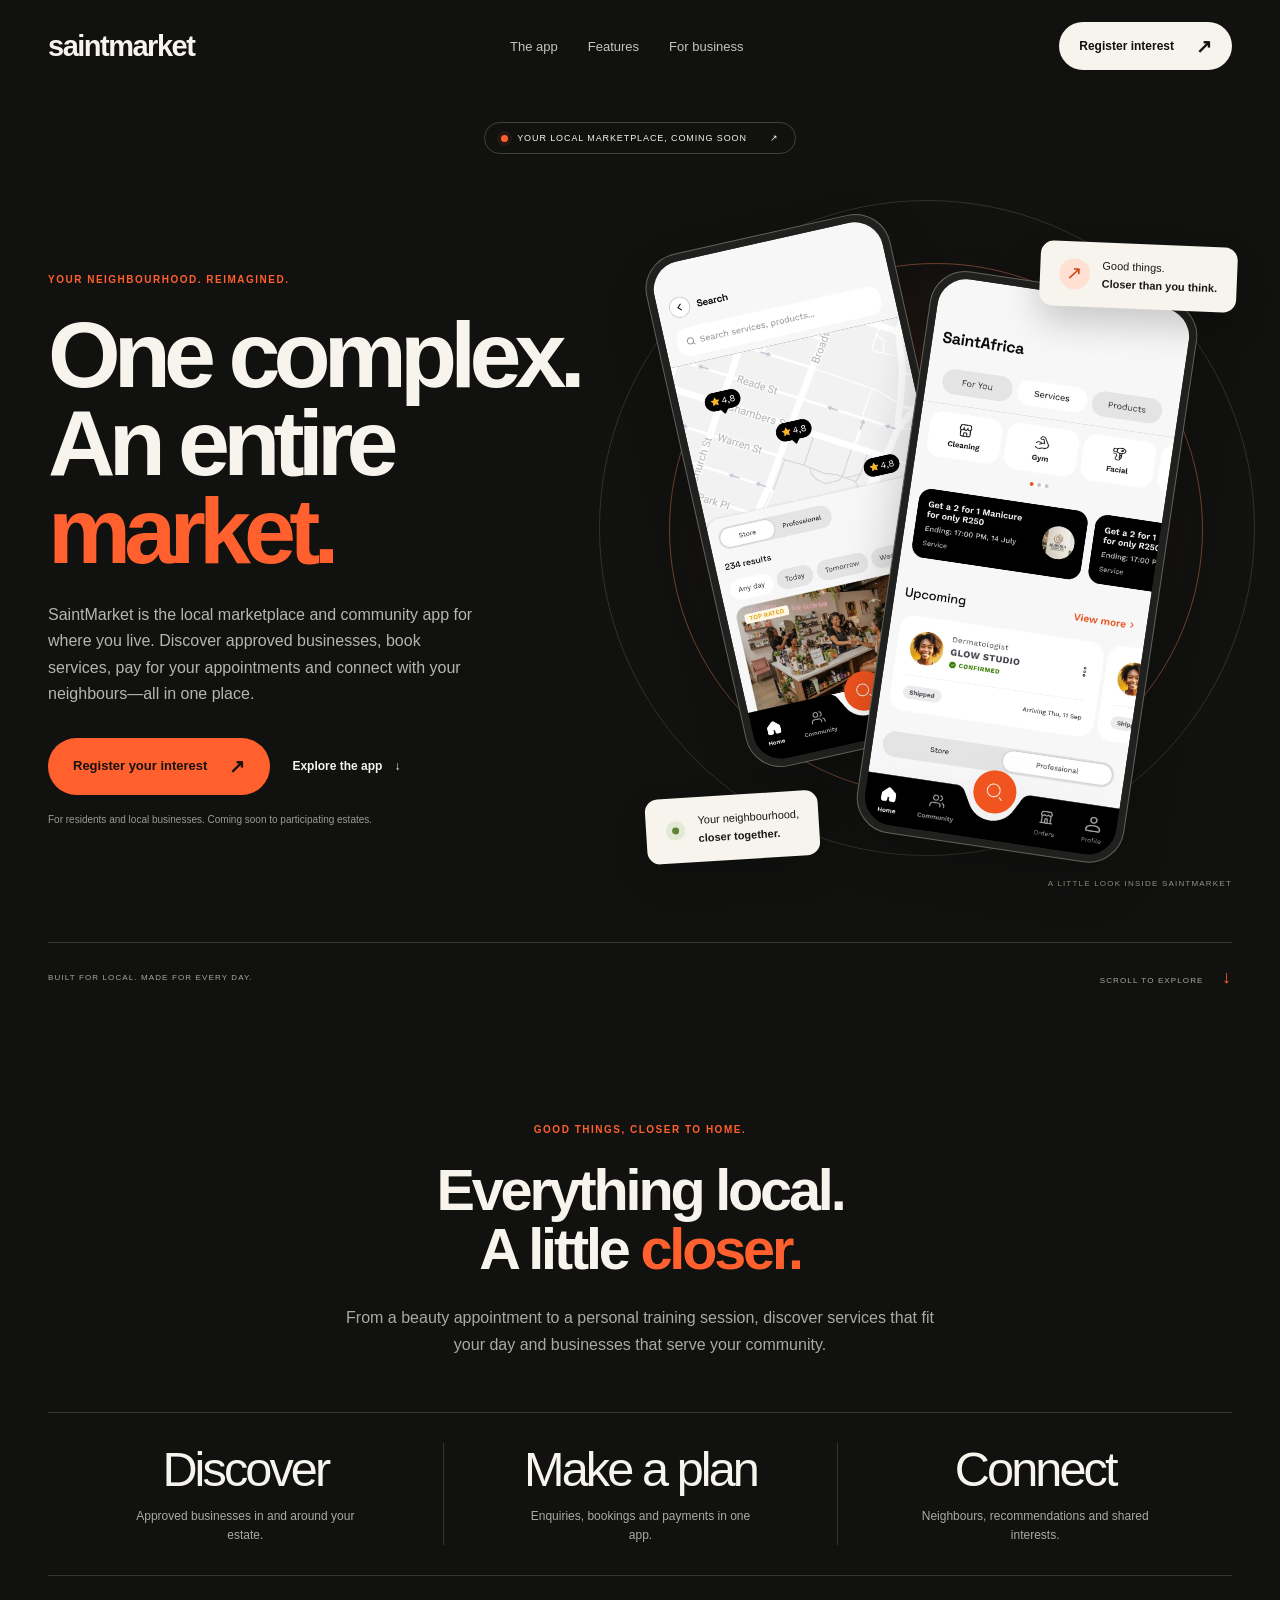
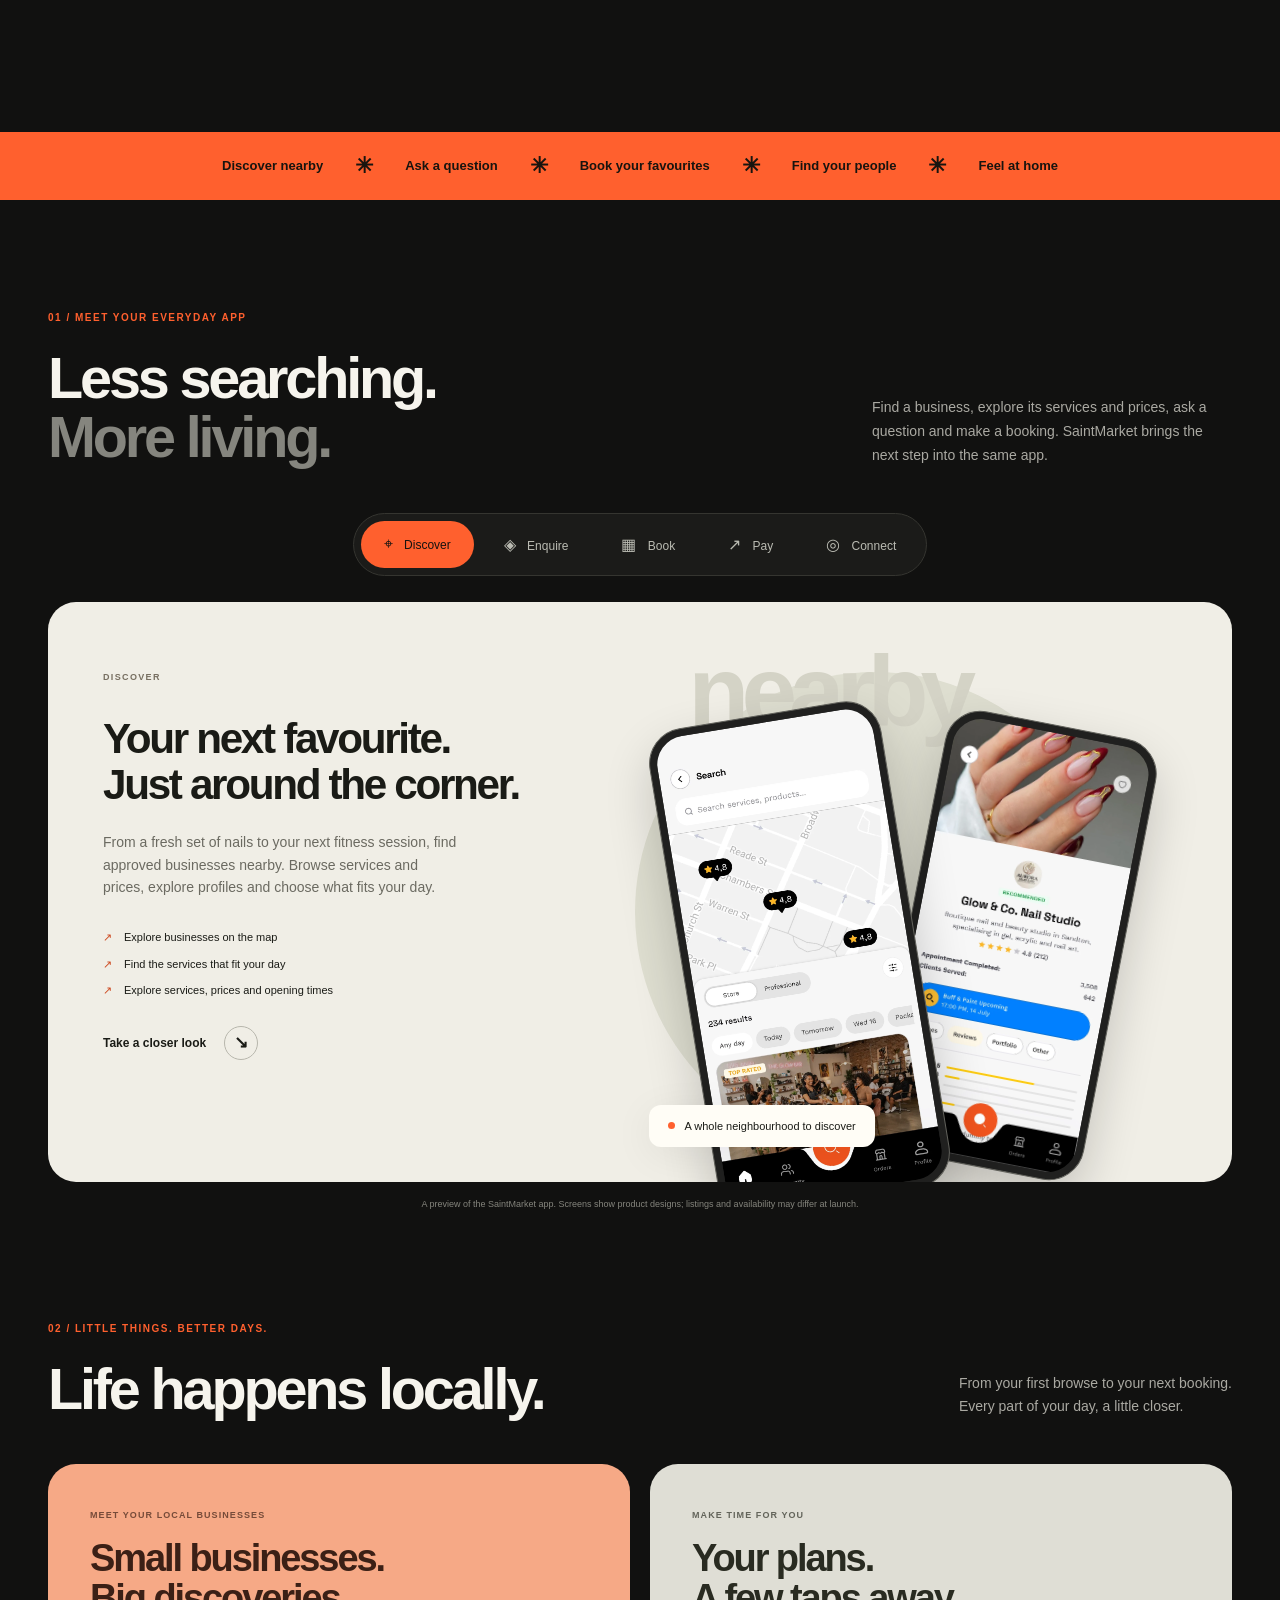
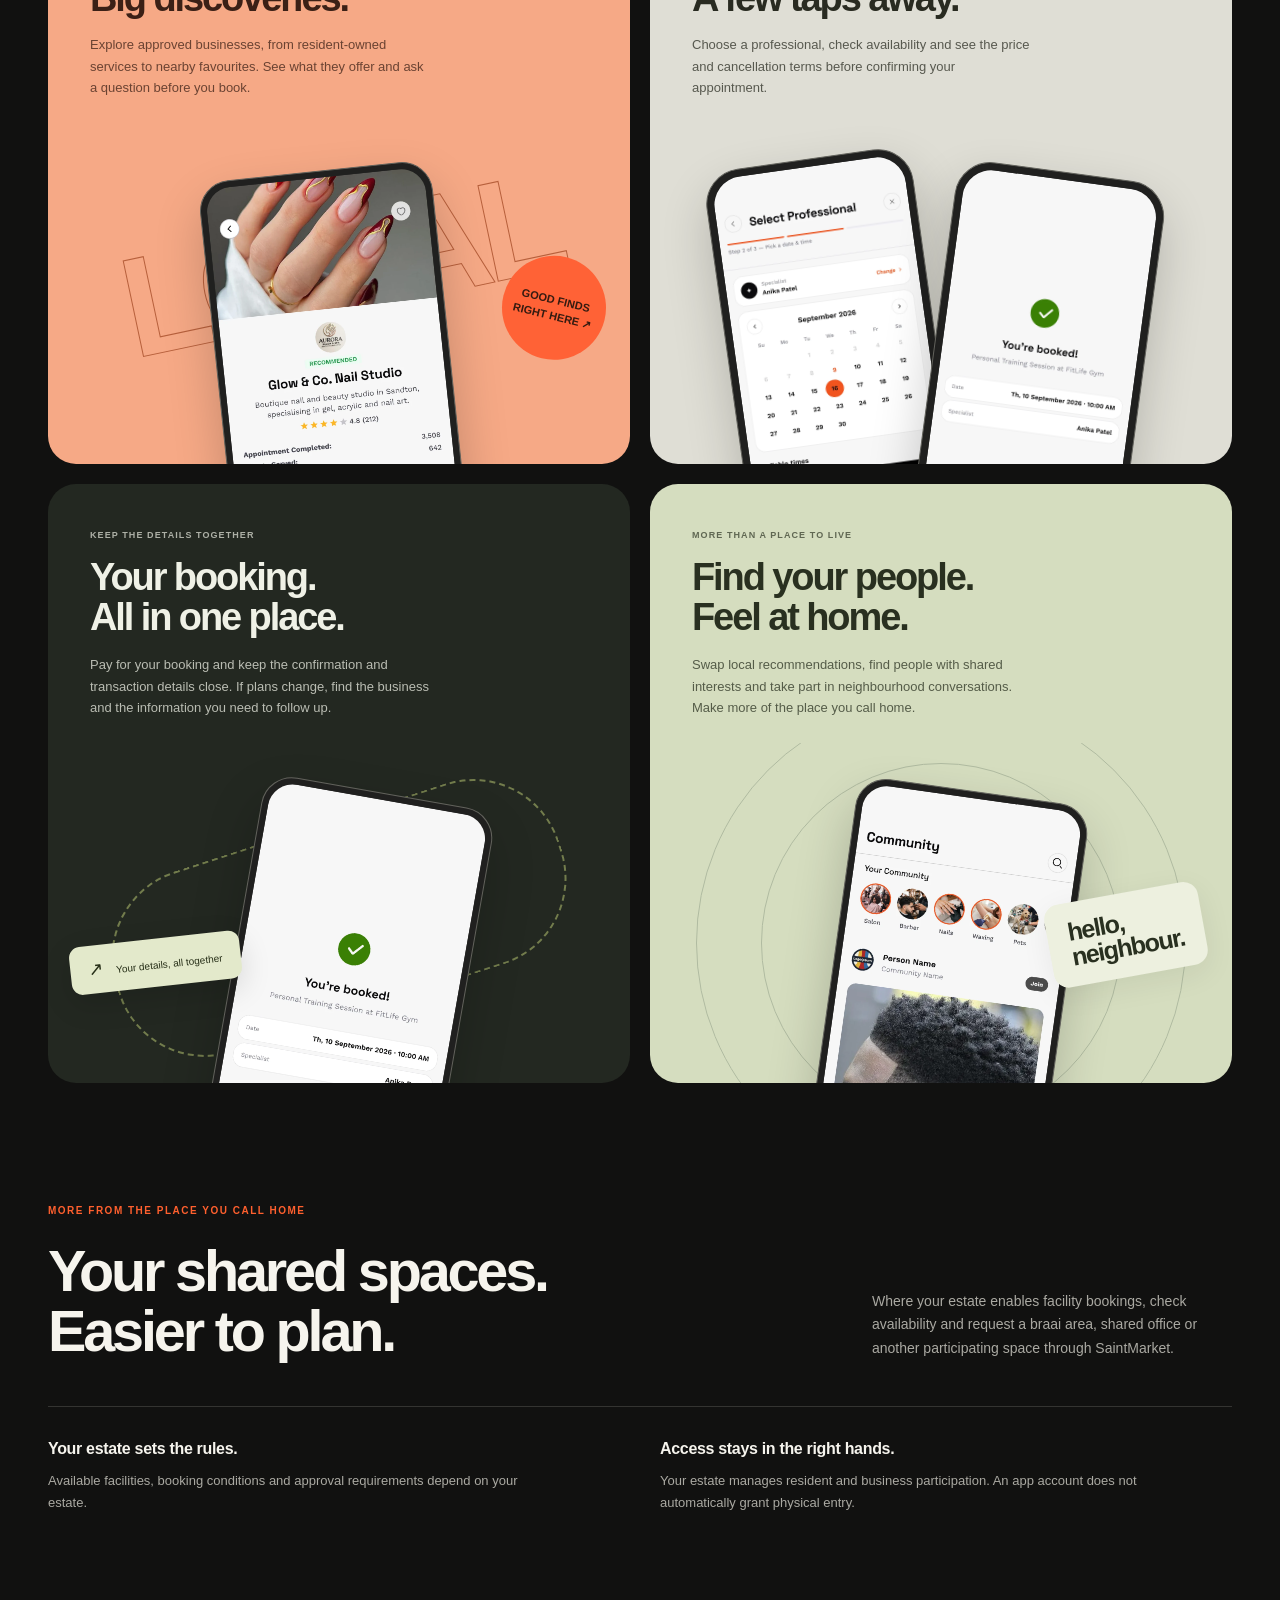
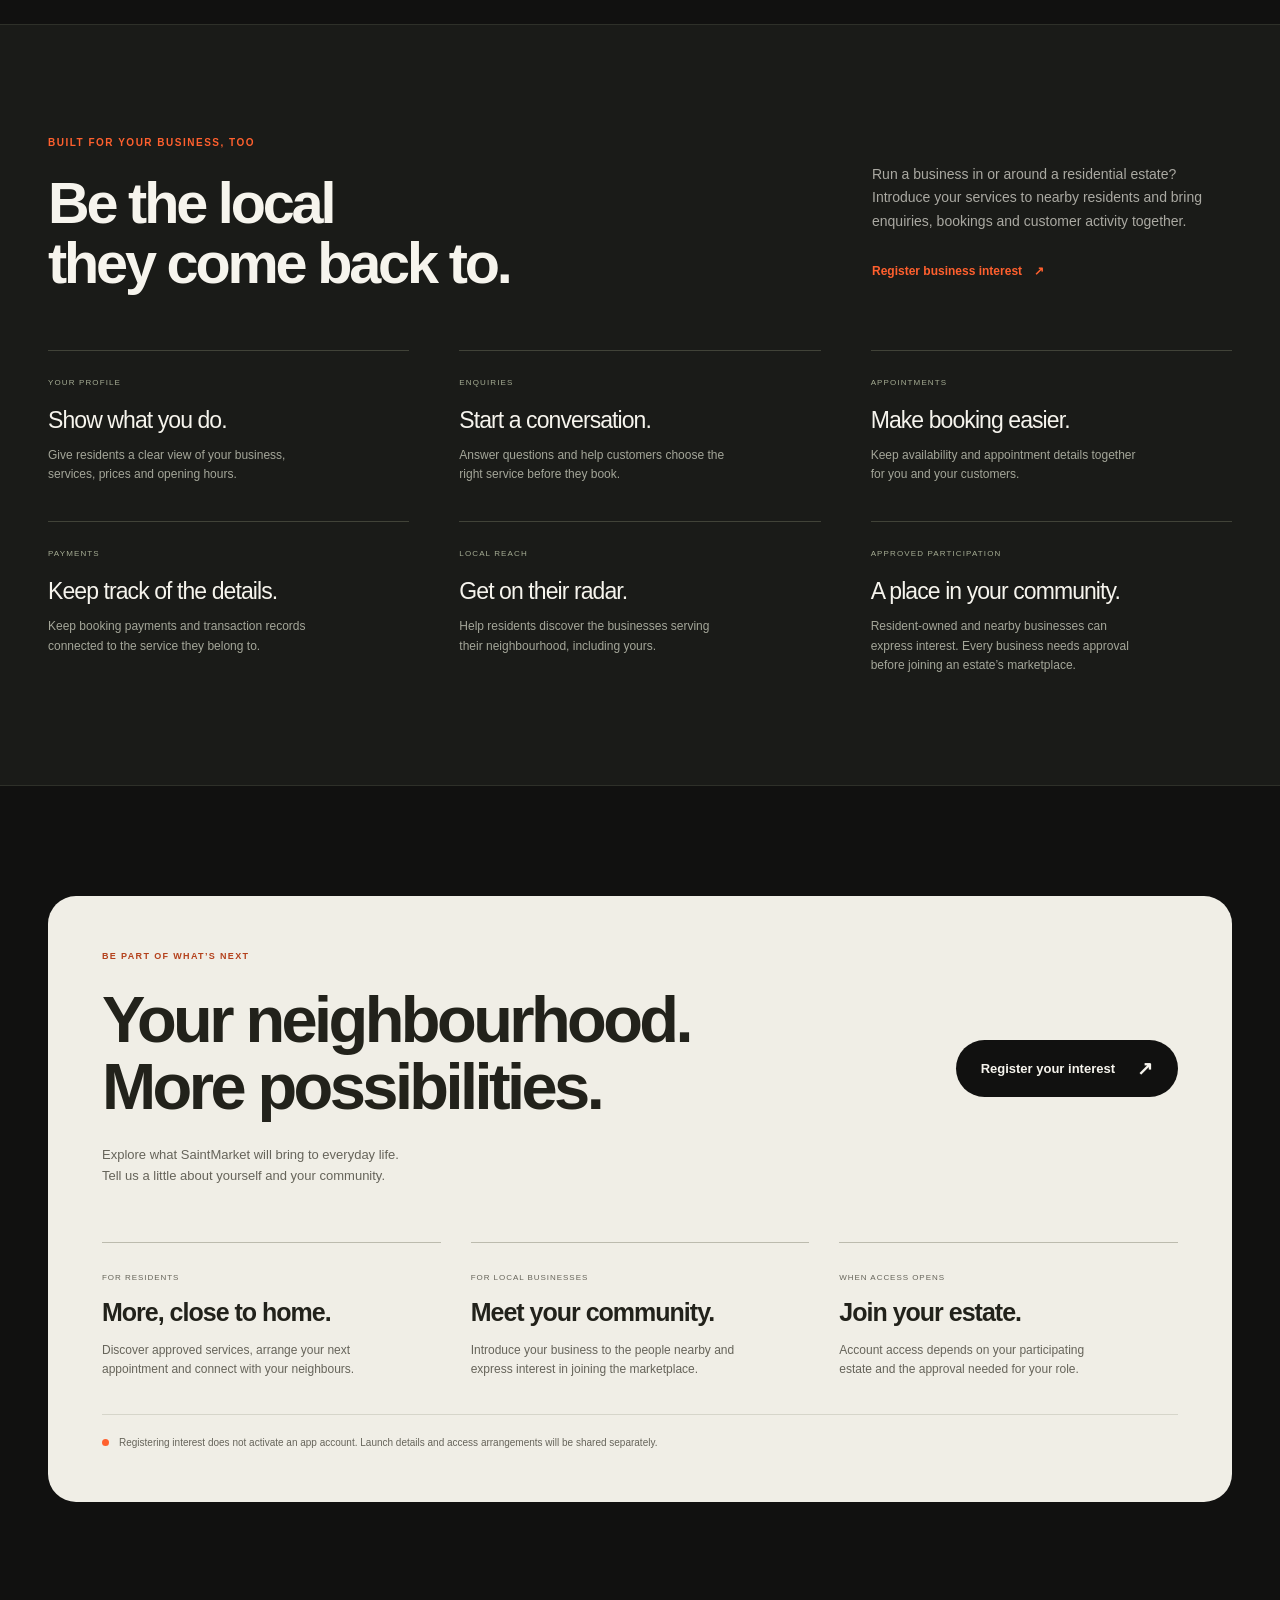
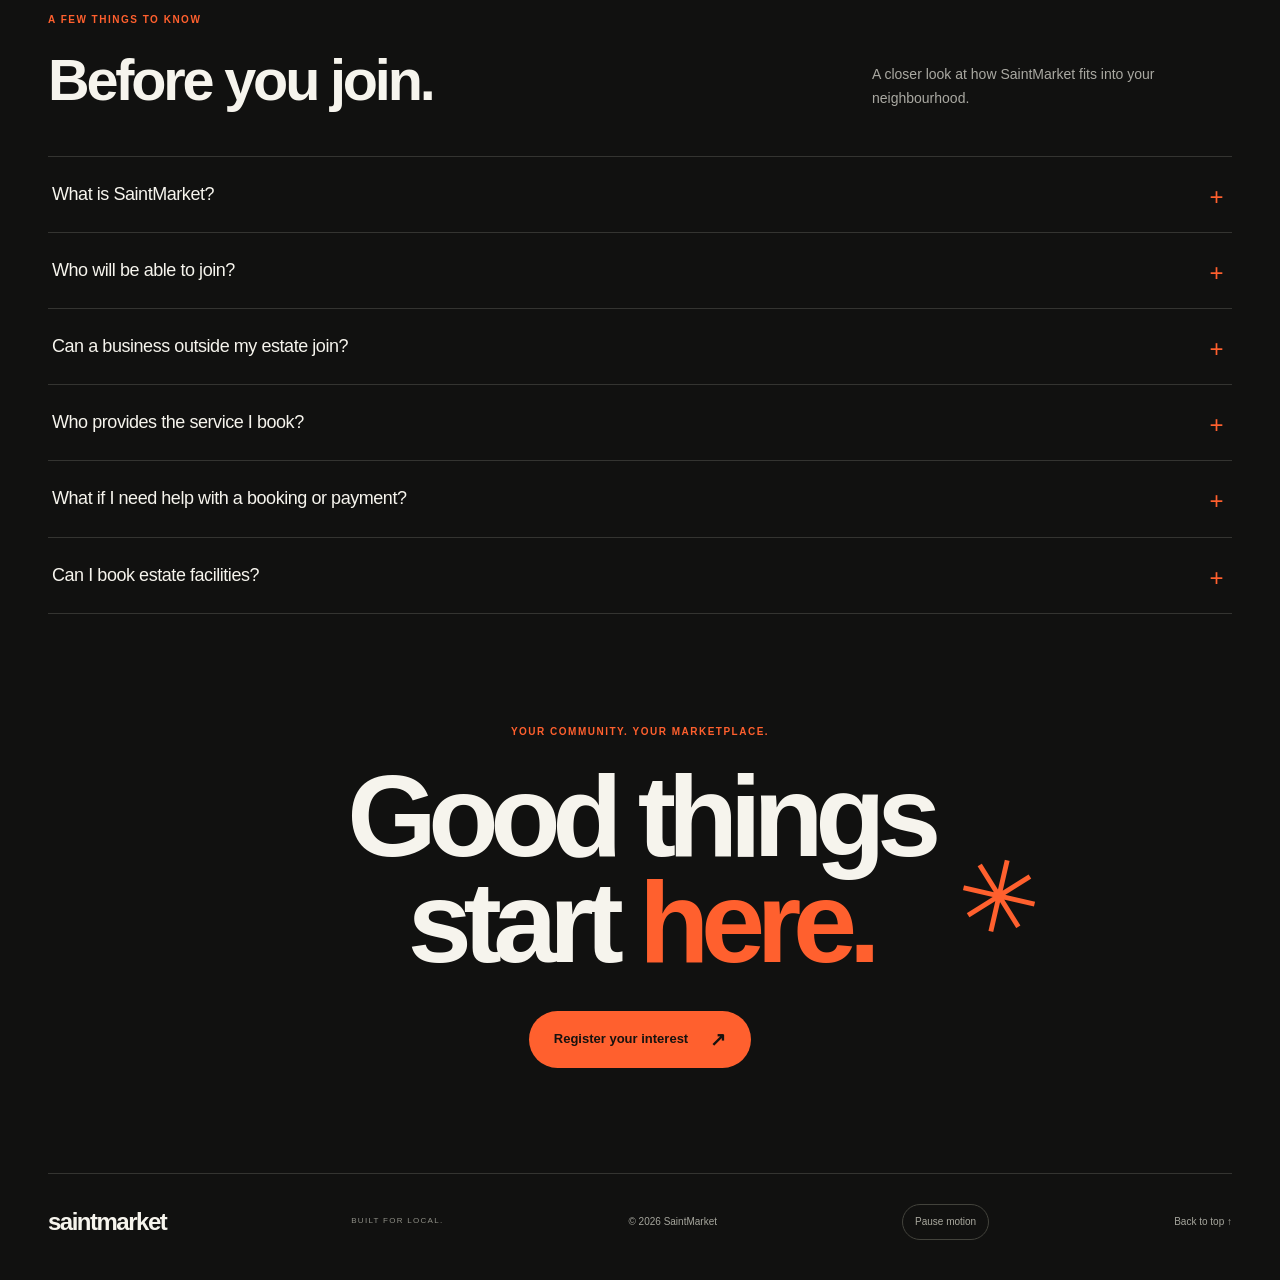
==== saintmarket 2/index.html @ 9161764f "Update public website for the full SaintMarket launch" ====
<!doctype html>
<html lang="en">
<head>
<meta charset="utf-8"><meta name="viewport" content="width=device-width,initial-scale=1">
<title>SaintMarket — One complex. An entire market.</title>
<meta name="description" content="Meet SaintMarket, the local marketplace and community app for residential estates. Discover approved businesses, book services and connect with neighbours. Register your interest for launch.">
<link rel="canonical" href="https://saintmarket.vercel.app/">
<meta property="og:title" content="SaintMarket — Your neighbourhood, in one place.">
<meta property="og:description" content="Discover approved local businesses, arrange services and connect with your community. Explore the SaintMarket app and register your interest.">
<meta property="og:type" content="website">
<meta property="og:url" content="https://saintmarket.vercel.app/">
<meta name="theme-color" content="#111110">
<link rel="icon" href="assets/favicon.svg" type="image/svg+xml">
<link rel="stylesheet" href="styles.css?v=7-launch">
<script src="app.js?v=7-launch" defer></script>
</head>
<body>
<div class="reading-progress" aria-hidden="true"><span></span></div>
<a class="skip" href="#main">Skip to content</a>
<header class="site-header">
<a href="#" class="wordmark" aria-label="SaintMarket home">saintmarket</a>
<nav aria-label="Main navigation"><a href="#experience">The app</a><a href="#features">Features</a><a href="#business">For business</a></nav>
<a class="button button-small button-light" href="https://tally.so/r/VL27Kj" target="_blank" rel="noopener noreferrer">Register interest <span aria-hidden="true">↗</span></a>
</header>
<main id="main">
<section class="hero wrap" aria-labelledby="hero-title">
<a class="launch-label" href="#join"><span class="live-dot" aria-hidden="true"></span> YOUR LOCAL MARKETPLACE, COMING SOON <span aria-hidden="true">↗</span></a>
<div class="hero-layout">
<div class="hero-copy">
<p class="eyebrow">YOUR NEIGHBOURHOOD. REIMAGINED.</p>
<h1 id="hero-title">One complex.<br> An entire<br> <em>market.</em></h1>
<p class="lead">SaintMarket is the local marketplace and community app for where you live. Discover approved businesses, book services, pay for your appointments and connect with your neighbours—all in one place.</p>
<div class="hero-actions"><a class="button button-orange" href="https://tally.so/r/VL27Kj" target="_blank" rel="noopener noreferrer">Register your interest <span aria-hidden="true">↗</span></a><a class="text-link" href="#experience">Explore the app <span aria-hidden="true">↓</span></a></div>
<p class="fine">For residents and local businesses. Coming soon to participating estates.</p>
</div>
<div class="hero-stage" aria-label="SaintMarket app preview">
<div class="orbit orbit-one" aria-hidden="true"></div><div class="orbit orbit-two" aria-hidden="true"></div><div class="hero-glow" aria-hidden="true"></div>
<div class="device hero-back"><img src="assets/discover-v5.webp" width="804" height="1748" alt="Discover nearby businesses on the SaintMarket map" fetchpriority="high"></div>
<div class="device hero-front"><img src="assets/home-v5.webp" width="804" height="1748" alt="SaintMarket home screen with services, local offers and upcoming appointments" fetchpriority="high"></div>
<div class="floating-note note-top"><span class="note-icon" aria-hidden="true">↗</span><span>Good things.<br> <strong>Closer than you think.</strong></span></div>
<div class="floating-note note-bottom"><span class="status-dot" aria-hidden="true"></span><span>Your neighbourhood,<br> <strong>closer together.</strong></span></div>
<span class="stage-caption">A LITTLE LOOK INSIDE SAINTMARKET</span>
</div>
</div>
<div class="hero-baseline"><span>BUILT FOR LOCAL. MADE FOR EVERY DAY.</span><a href="#experience" aria-label="Scroll to explore SaintMarket">SCROLL TO EXPLORE <span>↓</span></a></div>
</section>
<section class="local-section wrap section-space" aria-labelledby="local-title">
<p class="eyebrow">GOOD THINGS, CLOSER TO HOME.</p>
<h2 id="local-title"><span data-scroll-word>Everything local.</span><br> <span data-scroll-word>A little</span> <em data-scroll-word>closer.</em></h2>
<p class="local-copy">From a beauty appointment to a personal training session, discover services that fit your day and businesses that serve your community.</p>
<div class="stats local-benefits"><div><strong>Discover</strong><span>Approved businesses in and around your estate.</span></div><div><strong>Make a plan</strong><span>Enquiries, bookings and payments in one app.</span></div><div><strong>Connect</strong><span>Neighbours, recommendations and shared interests.</span></div></div>
</section>
<div class="category-strip" aria-label="App features"><span>Discover nearby</span><i>✳</i><span>Ask a question</span><i>✳</i><span>Book your favourites</span><i>✳</i><span>Find your people</span><i>✳</i><span>Feel at home</span></div>
<section id="experience" class="experience wrap section-space">
<div class="section-heading"><div><p class="eyebrow">01 / MEET YOUR EVERYDAY APP</p><h2>Less searching.<br> <span class="muted-heading">More living.</span></h2></div><p>Find a business, explore its services and prices, ask a question and make a booking. SaintMarket brings the next step into the same app.</p></div>
<div class="feature-tabs" role="tablist" aria-label="Explore app features">
<button id="tab-discover" role="tab" aria-selected="true" aria-controls="feature-panel" data-feature="discover"><span aria-hidden="true">⌖</span> Discover</button>
<button id="tab-enquire" role="tab" aria-selected="false" aria-controls="feature-panel" tabindex="-1" data-feature="enquire"><span aria-hidden="true">◈</span> Enquire</button>
<button id="tab-book" role="tab" aria-selected="false" aria-controls="feature-panel" tabindex="-1" data-feature="book"><span aria-hidden="true">▦</span> Book</button>
<button id="tab-pay" role="tab" aria-selected="false" aria-controls="feature-panel" tabindex="-1" data-feature="pay"><span aria-hidden="true">↗</span> Pay</button>
<button id="tab-connect" role="tab" aria-selected="false" aria-controls="feature-panel" tabindex="-1" data-feature="connect"><span aria-hidden="true">◎</span> Connect</button>
</div>
<div class="feature-panel" id="feature-panel" role="tabpanel" tabindex="0" aria-labelledby="tab-discover">
<div class="panel-copy"><span class="chapter" id="feature-number">DISCOVER</span><h3 id="feature-title">Your next favourite.<br> Just around the corner.</h3><p id="feature-description">From a fresh set of nails to your next fitness session, find approved businesses nearby. Browse services and prices, explore profiles and choose what fits your day.</p><ul id="feature-points"><li>Explore businesses on the map</li><li>Find the services that fit your day</li><li>Explore services, prices and opening times</li></ul><a class="round-link" href="#features">Take a closer look <span aria-hidden="true">↘</span></a></div>
<div class="panel-stage"><div class="panel-ring" aria-hidden="true"></div><span class="panel-big-word" id="feature-word" aria-hidden="true">nearby.</span><div class="device panel-secondary"><img id="feature-secondary" src="assets/salon-v5.webp" width="804" height="1750" alt="Local nail studio profile, reviews and services" loading="lazy"></div><div class="device panel-primary"><img id="feature-primary" src="assets/discover-v5.webp" width="804" height="1748" alt="Map of local businesses with category filters" loading="lazy"></div><div class="panel-tag"><span class="status-dot" aria-hidden="true"></span><span id="feature-tag">A whole neighbourhood to discover</span></div></div>
</div>
<p class="screen-caption">A preview of the SaintMarket app. Screens show product designs; listings and availability may differ at launch.</p>
</section>
<section class="feature-stories wrap" id="features">
<div class="section-heading"><div><p class="eyebrow">02 / LITTLE THINGS. BETTER DAYS.</p><h2>Life happens locally.</h2></div><p>From your first browse to your next booking.<br> Every part of your day, a little closer.</p></div>
<div class="story-grid">
<article class="story story-shop"><div class="story-copy"><span class="story-kicker">MEET YOUR LOCAL BUSINESSES</span><h3>Small businesses.<br> Big discoveries.</h3><p>Explore approved businesses, from resident-owned services to nearby favourites. See what they offer and ask a question before you book.</p></div><div class="story-art shop-art"><span class="art-outline" aria-hidden="true">LOCAL</span><div class="device story-device"><img src="assets/salon-v5.webp" alt="Design preview of a local salon profile and its services" width="804" height="1750" loading="lazy"></div><span class="art-sticker" aria-hidden="true">GOOD FINDS<br> RIGHT HERE ↗</span></div></article>
<article class="story story-book"><div class="story-copy"><span class="story-kicker">MAKE TIME FOR YOU</span><h3>Your plans.<br> A few taps away.</h3><p>Choose a professional, check availability and see the price and cancellation terms before confirming your appointment.</p></div><div class="story-art booking-art"><div class="device booking-back"><img src="assets/booking-v5.webp" alt="Appointment calendar with professional and available times" width="804" height="1752" loading="lazy"></div><div class="device booking-front"><img src="assets/confirmed-v5.webp" alt="Appointment confirmation screen saying You're booked" width="804" height="1752" loading="lazy"></div></div></article>
<article class="story story-track"><div class="story-copy"><span class="story-kicker">KEEP THE DETAILS TOGETHER</span><h3>Your booking.<br> All in one place.</h3><p>Pay for your booking and keep the confirmation and transaction details close. If plans change, find the business and the information you need to follow up.</p></div><div class="story-art tracking-art"><div class="route-path" aria-hidden="true"></div><div class="device story-device"><img src="assets/confirmed-v5.webp" alt="Design preview of a confirmed appointment in SaintMarket" width="804" height="1752" loading="lazy"></div><div class="delivery-label"><span aria-hidden="true">↗</span> Your details, all together</div></div></article>
<article class="story story-community"><div class="story-copy"><span class="story-kicker">MORE THAN A PLACE TO LIVE</span><h3>Find your people.<br> Feel at home.</h3><p>Swap local recommendations, find people with shared interests and take part in neighbourhood conversations. Make more of the place you call home.</p></div><div class="story-art community-art"><span class="community-circle circle-one" aria-hidden="true"></span><span class="community-circle circle-two" aria-hidden="true"></span><div class="device story-device"><img src="assets/community-v5.webp" alt="SaintMarket community feed with groups and local conversations" width="804" height="1748" loading="lazy"></div><span class="community-sticker" aria-hidden="true">hello,<br> neighbour.</span></div></article>
</div>
</section>

<section class="estate-section wrap section-space" aria-labelledby="estate-title">
<div class="section-heading"><div><p class="eyebrow">MORE FROM THE PLACE YOU CALL HOME</p><h2 id="estate-title">Your shared spaces.<br> Easier to plan.</h2></div><p>Where your estate enables facility bookings, check availability and request a braai area, shared office or another participating space through SaintMarket.</p></div>
<div class="estate-notes"><p><strong>Your estate sets the rules.</strong> Available facilities, booking conditions and approval requirements depend on your estate.</p><p><strong>Access stays in the right hands.</strong> Your estate manages resident and business participation. An app account does not automatically grant physical entry.</p></div>
</section>
<section id="business" class="business-section">
<div class="wrap section-space"><div class="section-heading"><div><p class="eyebrow">BUILT FOR YOUR BUSINESS, TOO</p><h2>Be the local<br> they come back to.</h2></div><div><p>Run a business in or around a residential estate? Introduce your services to nearby residents and bring enquiries, bookings and customer activity together.</p><a class="text-link" href="https://tally.so/r/VL27Kj" target="_blank" rel="noopener noreferrer">Register business interest <span aria-hidden="true">↗</span></a></div></div>
<div class="business-grid">
<article><span>YOUR PROFILE</span><h3>Show what you do.</h3><p>Give residents a clear view of your business, services, prices and opening hours.</p></article>
<article><span>ENQUIRIES</span><h3>Start a conversation.</h3><p>Answer questions and help customers choose the right service before they book.</p></article>
<article><span>APPOINTMENTS</span><h3>Make booking easier.</h3><p>Keep availability and appointment details together for you and your customers.</p></article>
<article><span>PAYMENTS</span><h3>Keep track of the details.</h3><p>Keep booking payments and transaction records connected to the service they belong to.</p></article>
<article><span>LOCAL REACH</span><h3>Get on their radar.</h3><p>Help residents discover the businesses serving their neighbourhood, including yours.</p></article>
<article><span>APPROVED PARTICIPATION</span><h3>A place in your community.</h3><p>Resident-owned and nearby businesses can express interest. Every business needs approval before joining an estate’s marketplace.</p></article>
</div></div></section>
<section id="join" class="join wrap section-space" aria-labelledby="join-title"><div class="join-card"><div class="join-top"><div><p class="eyebrow">BE PART OF WHAT’S NEXT</p><h2 id="join-title">Your neighbourhood.<br> More possibilities.</h2><p>Explore what SaintMarket will bring to everyday life.<br> Tell us a little about yourself and your community.</p></div><a class="button button-dark" href="https://tally.so/r/VL27Kj" target="_blank" rel="noopener noreferrer">Register your interest <span aria-hidden="true">↗</span></a></div>
<div class="offer-grid"><div><span>FOR RESIDENTS</span><strong>More, close to home.</strong><p>Discover approved services, arrange your next appointment and connect with your neighbours.</p></div><div><span>FOR LOCAL BUSINESSES</span><strong>Meet your community.</strong><p>Introduce your business to the people nearby and express interest in joining the marketplace.</p></div><div><span>WHEN ACCESS OPENS</span><strong>Join your estate.</strong><p>Account access depends on your participating estate and the approval needed for your role.</p></div></div>
<div class="join-foot"><span class="status-dot" aria-hidden="true"></span> Registering interest does not activate an app account. Launch details and access arrangements will be shared separately.</div></div></section>
<section class="faq-section wrap" id="questions" aria-labelledby="questions-title">
<div class="section-heading"><div><p class="eyebrow">A FEW THINGS TO KNOW</p><h2 id="questions-title">Before you join.</h2></div><p>A closer look at how SaintMarket fits into your neighbourhood.</p></div>
<div class="faq-list">
<details><summary>What is SaintMarket?</summary><p>SaintMarket is a local marketplace and community app for residential estates. It brings approved businesses, service enquiries, bookings, payments and neighbourhood conversations into one place.</p></details>
<details><summary>Who will be able to join?</summary><p>Residents of participating estates and approved businesses serving those communities. Your estate and account type determine the access you receive. Registering interest is the first step, not immediate account activation.</p></details>
<details><summary>Can a business outside my estate join?</summary><p>Yes. Nearby businesses can express interest alongside resident-owned businesses. Each business must be approved before it can access the estate’s marketplace, and continued participation depends on meeting its standards.</p></details>
<details><summary>Who provides the service I book?</summary><p>The business named on the listing provides the service. SaintMarket helps you discover, enquire, book and keep the details together. Check the service description, price and cancellation terms before confirming.</p></details>
<details><summary>What if I need help with a booking or payment?</summary><p>Start with the business for questions about its service or an appointment. App problems go to SaintMarket support. Unresolved or serious concerns can be escalated to SaintMarket and the estate’s designated team.</p></details>
<details><summary>Can I book estate facilities?</summary><p>Where your estate enables it, you can request participating facilities through the app. Your estate decides which spaces are available and sets their booking and approval rules.</p></details>
</div></section>
<section class="closing wrap"><p class="eyebrow">YOUR COMMUNITY. YOUR MARKETPLACE.</p><h2>Good things<br> start <em>here.</em><span class="closing-spark" aria-hidden="true">✳</span></h2><a class="button button-orange" href="https://tally.so/r/VL27Kj" target="_blank" rel="noopener noreferrer">Register your interest <span aria-hidden="true">↗</span></a></section>
</main>
<footer class="wrap"><a href="#" class="wordmark">saintmarket</a><p>BUILT FOR LOCAL.</p><span>© 2026 SaintMarket</span><button class="motion-toggle" type="button" aria-pressed="false" hidden>Pause motion</button><a href="#">Back to top ↑</a></footer>
</body></html>
---- saintmarket 2/styles.css ----
@charset "UTF-8";
:root{--bg:#111110;--ink:#f6f4ed;--muted:#aaa9a2;--orange:#ff602e;--line:#343431;--paper:#f0eee6;--radius:28px;--max:1320px}*{box-sizing:border-box}html{scroll-behavior:smooth;scroll-padding-top:104px}body{margin:0;background:var(--bg);color:var(--ink);font-family:Arial,Helvetica,sans-serif;-webkit-font-smoothing:antialiased}a{color:inherit;text-decoration:none}button{font:inherit}button,a{-webkit-tap-highlight-color:transparent}button{cursor:pointer}button:focus-visible,a:focus-visible,[tabindex]:focus-visible{outline:3px solid var(--orange);outline-offset:5px}img{display:block;width:100%;height:auto}h1,h2,h3,p{margin:0}h1,h2,h3{font-weight:600;letter-spacing:-.055em}p{line-height:1.6}em{font-style:normal;color:var(--orange)}.wrap{width:min(var(--max),calc(100% - 96px));margin-inline:auto}.section-space{padding-block:110px}.eyebrow,.chapter,.story-kicker{font-size:10px;letter-spacing:.15em;font-weight:700;line-height:1.5}.eyebrow{color:var(--orange);margin-bottom:24px}.site-header{height:92px;max-width:1500px;padding:0 48px;display:flex;align-items:center;justify-content:space-between;gap:24px;margin:auto}.wordmark{font-size:29px;letter-spacing:-1.5px;font-weight:800;white-space:nowrap}.wordmark span{font-size:12px;color:var(--orange);vertical-align:top;display:inline-block;margin:5px 0 0 4px;letter-spacing:0}.site-header nav{display:flex;gap:30px;font-size:13px;color:#c4c3bd}.site-header nav a:hover,.text-link:hover{color:var(--orange)}.button{display:inline-flex;align-items:center;justify-content:center;gap:22px;border-radius:40px;padding:19px 25px;font-size:13px;font-weight:700;line-height:1.2;min-height:48px;transition:transform .2s,background .2s}.button:hover{transform:translateY(-3px)}.button span{font-size:19px;line-height:1}.button-small{padding:13px 20px;font-size:12px}.button-light{background:var(--ink);color:var(--bg)}.button-orange{background:var(--orange);color:#17120f}.button-orange:hover{background:#ff7e50}.button-dark{background:var(--bg);color:var(--ink)}.skip{position:fixed;left:12px;top:-100px;z-index:99;padding:14px;background:white;color:black}.skip:focus{top:10px}.hero{padding-top:30px}.launch-label{display:flex;gap:9px;align-items:center;justify-content:center;border:1px solid #41413a;border-radius:30px;width:fit-content;margin:0 auto;font-size:9px;letter-spacing:.1em;padding:10px 16px}.launch-label>span:last-child{margin-left:14px}.live-dot,.status-dot{display:inline-block;width:7px;height:7px;border-radius:50%;background:var(--orange);flex-shrink:0}.live-dot{box-shadow:0 0 0 4px #ff602e15}.hero-layout{display:grid;grid-template-columns:1fr 1fr;gap:12px;align-items:center;padding:66px 0 62px}.hero-copy{position:relative;z-index:2}.hero h1{font-size:clamp(65px,7.3vw,108px);line-height:.94;letter-spacing:-.073em}.hero .lead{font-size:16px;line-height:1.65;color:#b6b5ae;max-width:440px;margin-top:27px}.hero-actions{display:flex;flex-wrap:wrap;align-items:center;gap:22px;margin-top:30px}.text-link{display:inline-flex;align-items:center;gap:12px;font-size:12px;font-weight:600;min-height:44px}.fine{font-size:10px;color:#9b9a92;line-height:1.6}.hero .fine{margin-top:17px}.fine span{margin:0 8px}.hero-stage{height:600px;position:relative;isolation:isolate}.device{padding:7px;background:#20201f;border:1px solid #62625c;border-radius:36px;box-shadow:0 22px 50px #0003;overflow:hidden}.device img{border-radius:29px;background:#f7f7f7}.hero-front{position:absolute;width:47%;max-width:292px;top:57px;left:42%;transform:rotate(8deg);z-index:2}.hero-back{position:absolute;width:43%;max-width:266px;left:8%;top:17px;transform:rotate(-12deg);z-index:1}.hero-glow{position:absolute;width:92%;aspect-ratio:1;top:23px;left:3%;border-radius:50%;background:radial-gradient(circle,#ff602e33 0,#ff602e10 45%,transparent 68%);z-index:-1}.orbit{position:absolute;border:1px solid #6f422f;border-radius:50%;width:91%;aspect-ratio:1;left:4%;top:43px;z-index:-1}.orbit-two{width:115%;left:-8%;top:-20px;border-color:#343029}.floating-note{position:absolute;display:flex;gap:12px;align-items:center;background:var(--ink);color:#191917;padding:15px 19px;border-radius:13px;font-size:11px;line-height:1.6;box-shadow:0 15px 36px #0003;z-index:3}.floating-note strong{font-weight:600}.note-icon{border-radius:50%;width:31px;height:31px;background:#ffe0d2;color:#d34214;display:grid;place-items:center;font-size:19px}.note-top{right:-5px;top:33px;transform:rotate(3deg)}.note-bottom{bottom:26px;left:0;transform:rotate(-4deg)}.note-bottom .status-dot{background:#638332;box-shadow:0 0 0 6px #e2e9d4;margin:0 7px}.stage-caption{position:absolute;right:0;bottom:-10px;font-size:8px;color:#92918a;letter-spacing:.15em}.hero-baseline{display:flex;justify-content:space-between;align-items:center;padding:24px 0;border-top:1px solid var(--line);font-size:8px;letter-spacing:.14em;color:#a8a79e}.hero-baseline a span{display:inline-block;margin-left:15px;color:var(--orange);font-size:18px}.category-strip{margin-top:20px;background:var(--orange);color:#18140f;display:flex;justify-content:center;gap:32px;align-items:center;padding:21px 24px;font-size:13px;font-weight:600;overflow:hidden}.category-strip i{font-style:normal;font-size:22px}.section-heading{display:flex;gap:50px;justify-content:space-between;align-items:flex-end;margin-bottom:45px}.section-heading>div{flex:1}.section-heading>p,.section-heading>div+div{max-width:360px}.section-heading p:not(.eyebrow){font-size:14px;color:var(--muted);line-height:1.7}.section-heading h2,h2{font-size:clamp(40px,4.5vw,66px);line-height:1.03}.muted-heading{color:#85857e}.feature-tabs{display:flex;justify-content:center;gap:7px;width:fit-content;margin:0 auto 26px;padding:7px;border:1px solid #353530;border-radius:40px;background:#1b1b19}.feature-tabs button{border:0;background:transparent;color:#babbb2;padding:14px 23px;border-radius:28px;font-size:12px;min-height:44px;transition:background .2s,color .2s}.feature-tabs button[aria-selected=true]{background:var(--orange);color:#161310}.feature-tabs button:hover:not([aria-selected=true]){background:#33332f;color:white}.feature-tabs button span{margin-right:8px;font-size:16px}.feature-panel{min-height:580px;display:grid;grid-template-columns:44% 56%;border-radius:var(--radius);overflow:hidden;background:var(--paper);color:#1a1b16}.panel-copy{padding:64px 0 60px 55px;position:relative;z-index:2}.chapter{color:#776f61;font-size:9px}.panel-copy h3{font-size:clamp(32px,3.3vw,46px);line-height:1.08;margin:32px 0 24px}.panel-copy>p{font-size:14px;color:#6b6a61;max-width:360px}.panel-copy ul{list-style:none;padding:0;margin:26px 0 22px;font-size:11px;line-height:2.4}.panel-copy li::before{content:'↗';margin-right:12px;color:#cd4920}.round-link{display:flex;gap:18px;align-items:center;font-size:12px;font-weight:600}.round-link span{border:1px solid #b7b6ac;display:grid;place-items:center;border-radius:50%;height:34px;width:34px;font-size:17px}.panel-stage{position:relative;overflow:hidden;isolation:isolate;min-height:580px}.panel-ring{border-radius:50%;background:#deded0;width:480px;aspect-ratio:1;position:absolute;top:70px;left:10%;z-index:-1}.panel-big-word{position:absolute;top:32px;left:18%;font-size:100px;font-weight:700;letter-spacing:-.08em;color:#d4d3c6;z-index:-1}.panel-primary{position:absolute;width:235px;top:128px;left:17%;transform:rotate(-8deg);z-index:1}.panel-secondary{position:absolute;width:215px;top:91px;left:51%;transform:rotate(9deg)}.panel-tag{position:absolute;left:12%;bottom:35px;background:#fffdf6;box-shadow:0 8px 40px #0001;padding:15px 19px;border-radius:12px;display:flex;align-items:center;gap:10px;z-index:2;font-size:11px}.screen-caption{text-align:center;color:#85857d;font-size:9px;margin-top:15px}.feature-stories{padding-bottom:10px}.feature-stories .section-heading{align-items:end}.story-grid{display:grid;grid-template-columns:1fr 1fr;gap:20px}.story{border-radius:var(--radius);overflow:hidden;min-width:0;position:relative}.story-copy{padding:40px 42px 0;position:relative;z-index:3}.story-kicker{font-size:9px;letter-spacing:.12em;opacity:.68}.story h3{font-size:38px;line-height:1.05;margin:16px 0}.story p{font-size:13px;line-height:1.65;max-width:340px;opacity:.74}.story-art{height:340px;position:relative;margin-top:25px;overflow:hidden;isolation:isolate}.story-shop{background:#f6a986;color:#3b2016}.story-book{background:#dfded5;color:#292b21}.story-track{background:#232821;color:#eff1e6}.story-community{background:#d5ddbf;color:#293020}.story-device{position:absolute;width:234px;left:50%;top:22px;transform:translateX(-50%) rotate(-8deg);border-radius:31px;padding:6px}.story-device img{border-radius:25px}.art-outline{position:absolute;font-size:142px;letter-spacing:-.07em;line-height:1;left:50%;transform:translateX(-50%) rotate(-12deg);top:70px;color:transparent;-webkit-text-stroke:1px #b7603c;z-index:-1;font-weight:800}.art-sticker{position:absolute;right:24px;top:150px;background:#ff6236;color:#351b11;width:104px;height:104px;border-radius:50%;display:grid;place-items:center;transform:rotate(15deg);font-size:11px;font-weight:700;text-align:center;line-height:1.5}.booking-back{position:absolute;width:209px;left:14%;top:5px;transform:rotate(-10deg)}.booking-front{position:absolute;width:211px;left:48%;top:64px;transform:rotate(9deg)}.tracking-art .story-device{transform:translateX(-50%) rotate(8deg)}.route-path{position:absolute;border:2px dashed #727c4c;width:80%;height:190px;top:80px;left:10%;border-radius:90px;transform:rotate(-18deg)}.delivery-label{position:absolute;left:22px;top:214px;z-index:2;border-radius:11px;padding:13px 18px;background:#e3e9cb;color:#272f18;font-size:10px;box-shadow:0 10px 30px #0002;transform:rotate(-5deg)}.delivery-label span{font-size:18px;margin-right:10px}.community-circle{border:1px solid #b0bba1;border-radius:50%;position:absolute;width:360px;aspect-ratio:1;top:20px;left:50%;transform:translateX(-50%);z-index:-1}.circle-two{width:490px;top:-45px}.community-art .story-device{transform:translateX(-50%) rotate(6deg)}.community-sticker{position:absolute;right:28px;top:168px;transform:rotate(-9deg);background:#edf0df;padding:17px 21px;border-radius:15px;font-size:25px;font-weight:600;line-height:1;letter-spacing:-1.4px;box-shadow:0 8px 30px #0001}.local-section{text-align:center}.local-section h2{max-width:830px;margin:auto}.stats{display:grid;grid-template-columns:repeat(3,1fr);margin:54px 0 26px;border-block:1px solid var(--line);padding:30px 0}.stats>div+div{border-left:1px solid var(--line)}.stats strong{display:block;font-size:65px;letter-spacing:-.06em;font-weight:500;line-height:1.1}.stats span{display:block;margin-top:10px;color:var(--muted);font-size:10px}.business-section{background:#1a1b18;border-block:1px solid #2e3029}.business-section .text-link{margin-top:15px;color:var(--orange)}.business-grid{display:grid;grid-template-columns:repeat(3,1fr);column-gap:50px;row-gap:37px;margin-top:57px}.business-grid article{border-top:1px solid #414338;padding-top:20px}.business-grid article>span{font-size:8px;color:#a5ac93;letter-spacing:.14em}.business-grid h3{font-size:23px;font-weight:500;letter-spacing:-.04em;margin:18px 0 12px}.business-grid p{font-size:12px;color:#a4a699;max-width:270px}.join-card{background:var(--paper);color:#22221b;border-radius:var(--radius);padding:54px}.join .eyebrow{color:#b4411c;font-size:9px}.join-top{display:flex;justify-content:space-between;gap:35px;align-items:center}.join h2{font-size:65px}.join-top p:not(.eyebrow){font-size:13px;color:#66645a;margin-top:24px}.join .button{white-space:nowrap}.offer-grid{display:grid;grid-template-columns:1fr 1fr 1fr;gap:30px;margin-top:55px}.offer-grid>div{border-top:1px solid #bcbbae;padding-top:23px}.offer-grid span{font-size:8px;letter-spacing:.12em;color:#66645a}.offer-grid strong{display:block;font-size:25px;letter-spacing:-.04em;margin:14px 0;font-weight:600}.offer-grid p{font-size:12px;color:#66645a;max-width:270px}.join-foot{display:flex;gap:10px;align-items:center;border-top:1px solid #d6d5ca;margin-top:35px;padding-top:22px;font-size:10px;color:#66645a}.closing{text-align:center;padding:10px 0 105px}.closing h2{font-size:clamp(66px,9vw,127px);line-height:.92;letter-spacing:-.073em;position:relative;display:inline-block}.closing-spark{display:inline-block;position:absolute;right:-100px;bottom:5px;color:var(--orange);font-size:100px;font-weight:400;transform:rotate(15deg)}.closing .button{display:flex;width:fit-content;margin:36px auto 0}footer{display:flex;justify-content:space-between;align-items:center;border-top:1px solid var(--line);padding:30px 0 40px;gap:20px}footer p{font-size:8px;letter-spacing:.16em;color:#8f8f86}footer>span,footer>a:last-child{font-size:10px;color:#a5a59c}footer .wordmark{font-size:24px}
@media(min-width:1500px){.hero-layout{gap:50px}.hero-stage{height:630px}.hero-front{top:70px}.note-bottom{bottom:35px}.panel-primary{width:252px}.panel-secondary{width:236px}}
@media(max-width:1100px){.wrap{width:calc(100% - 64px)}.site-header{padding:0 32px}.hero h1{font-size:79px}.hero-stage{height:510px}.hero-front{top:85px;left:42%;width:49%}.hero-back{top:40px;left:5%;width:46%}.note-top{top:24px;right:0}.note-bottom{bottom:0}.stage-caption{bottom:-28px;font-size:7px}.hero .lead{font-size:14px}.hero-actions{gap:12px}.hero-actions .button{font-size:11px;padding-inline:19px}.category-strip{gap:20px;font-size:11px}.panel-copy{padding:48px 0 45px 35px}.panel-copy h3{font-size:35px}.panel-copy>p{font-size:13px}.panel-primary{width:205px;left:12%;top:143px}.panel-secondary{width:190px;left:48%;top:105px}.panel-stage,.feature-panel{min-height:560px}.panel-tag{left:5%;font-size:10px}.story-copy{padding:32px 30px 0}.story h3{font-size:33px}.story-device{width:218px}.booking-back{width:190px;left:8%}.booking-front{width:192px;left:45%}.business-grid{column-gap:30px}.join-card{padding:40px}.join h2{font-size:57px}.join-top{align-items:flex-start}.join-top .button{font-size:11px;margin-top:55px}.offer-grid{gap:25px}.offer-grid strong{font-size:23px}}
@media(max-width:800px){.wrap{width:calc(100% - 40px)}.site-header{height:80px;padding:0 20px}.wordmark{font-size:25px}.site-header nav{gap:17px;font-size:11px}.site-header nav a:last-child{display:none}.button-small{font-size:10px;padding-inline:15px}.hero{padding-top:15px}.hero-layout{grid-template-columns:1fr;padding:44px 0 48px;gap:40px}.hero-copy{text-align:center}.hero h1{font-size:clamp(67px,11vw,90px)}.hero .lead{max-width:460px;margin:25px auto 0;font-size:15px}.hero-actions{justify-content:center;gap:23px}.hero-stage{width:520px;max-width:95%;height:590px;margin:0 auto}.hero-back{width:44%;left:8%;top:15px}.hero-front{width:48%;left:42%;top:60px}.note-top{right:0;top:32px}.note-bottom{bottom:35px;left:0}.stage-caption{bottom:0}.orbit{top:32px}.orbit-two{top:-15px;width:104%;left:-2%}.category-strip{flex-wrap:wrap;gap:13px 18px;font-size:11px}.category-strip i{font-size:15px}.category-strip>span:last-child,.category-strip>i:nth-last-child(2){display:none}.section-space{padding-block:80px}.section-heading{gap:30px;align-items:flex-start}.section-heading>p,.section-heading>div+div{max-width:285px}.section-heading h2{font-size:42px}.section-heading p:not(.eyebrow){font-size:12px}.eyebrow{font-size:8px;margin-bottom:18px}.feature-tabs{gap:3px;padding:5px}.feature-tabs button{padding:12px 18px;font-size:11px}.feature-tabs button span{margin-right:5px}.feature-panel{grid-template-columns:1fr 1fr}.panel-copy{padding:36px 0 36px 27px}.panel-copy h3{font-size:30px;margin:23px 0 18px}.panel-copy>p{font-size:12px}.panel-copy li{font-size:10px;line-height:1.6;margin-bottom:9px}.panel-stage{min-height:530px}.panel-primary{width:180px;left:5%;top:169px}.panel-secondary{width:163px;left:43%;top:80px}.panel-tag{font-size:8px;left:0;bottom:25px;padding:13px}.panel-ring{left:-30%;width:420px}.panel-big-word{font-size:75px;left:6%;top:24px}.story-grid{gap:14px}.story-copy{padding:28px 25px 0}.story h3{font-size:29px}.story p{font-size:12px}.story-art{height:300px}.story-device{width:187px}.booking-back{width:167px;left:6%}.booking-front{width:167px;left:43%;top:64px}.art-sticker{width:78px;height:78px;font-size:9px;right:12px;top:140px}.art-outline{font-size:102px}.community-sticker{font-size:20px;padding:14px;right:15px;top:175px}.delivery-label{left:10px;padding:10px;font-size:8px}.stats strong{font-size:52px}.business-grid{grid-template-columns:repeat(2,1fr);gap:30px}.join-top{display:block}.join-top .button{margin-top:26px}.offer-grid strong{font-size:22px}.join-card{padding:35px}.closing{padding-bottom:75px}.closing-spark{font-size:65px;right:-65px}footer{flex-wrap:wrap}footer p{display:none}}
@media(max-width:580px){html{scroll-padding-top:25px}.wrap{width:calc(100% - 36px)}.site-header{padding:0 18px;height:75px;gap:10px}.site-header .wordmark{font-size:24px}.site-header nav{display:none}.site-header .button{gap:9px;font-size:9px;padding:12px 14px;min-height:40px}.launch-label{font-size:7px;padding:9px 12px;letter-spacing:.075em;gap:7px}.launch-label>span:last-child{margin-left:4px}.hero{padding-top:12px}.hero-layout{padding-top:35px;gap:30px;padding-bottom:32px}.hero .eyebrow{font-size:8px;margin-bottom:19px}.hero h1{font-size:clamp(61px,14vw,79px)}.hero .lead{font-size:13px;line-height:1.7;max-width:360px;margin-top:24px}.hero-actions{flex-direction:column;gap:6px;margin-top:24px}.hero-actions .button{font-size:12px;padding:18px 24px}.hero .fine{font-size:9px;margin-top:8px}.hero-stage{height:440px;width:100%;max-width:390px}.hero-back{width:44%;left:7%;top:31px;transform:rotate(-10deg)}.hero-front{width:48%;left:43%;top:71px;transform:rotate(8deg)}.device{padding:5px;border-radius:25px}.device img{border-radius:20px}.hero-stage .orbit{top:49px}.hero-stage .orbit-two{top:25px}.floating-note{padding:10px 12px;font-size:8px;gap:8px;border-radius:10px}.note-top{right:0;top:15px}.note-icon{height:25px;width:25px;font-size:16px}.note-bottom{left:2px;bottom:26px}.stage-caption{bottom:0;font-size:6px;right:4px}.hero-baseline{font-size:6px;padding-block:17px;letter-spacing:.08em;gap:15px}.hero-baseline a span{margin-left:4px;font-size:14px}.category-strip{margin-top:10px;font-size:10px;gap:12px;padding:18px}.category-strip>span:nth-last-child(3),.category-strip>i:nth-last-child(4){display:none}.section-space{padding-block:65px}.section-heading{display:block;margin-bottom:28px}.section-heading h2,h2{font-size:42px}.section-heading>p,.section-heading>div+div{max-width:none;margin-top:20px}.section-heading p:not(.eyebrow){font-size:13px;max-width:370px}.feature-tabs{width:100%;justify-content:space-between;gap:0;padding:5px;margin-bottom:17px}.feature-tabs button{font-size:10px;padding:10px 12px;min-height:42px}.feature-tabs button span{display:none}.feature-panel{grid-template-columns:1fr;border-radius:23px}.panel-copy{padding:32px 28px 18px}.panel-copy h3{font-size:35px;margin:20px 0 18px}.panel-copy>p{font-size:13px;max-width:100%}.panel-copy ul{margin:20px 0}.panel-copy li{font-size:11px;margin-bottom:11px}.round-link{font-size:11px}.panel-stage{min-height:410px}.panel-primary{width:49%;max-width:220px;left:11%;top:80px;transform:rotate(-8deg)}.panel-secondary{width:45%;max-width:207px;left:47%;top:47px;transform:rotate(9deg)}.panel-ring{width:100%;top:45px;left:8%}.panel-big-word{font-size:82px;top:0;left:13%}.panel-tag{left:7%;bottom:20px;font-size:9px;padding:13px 16px}.screen-caption{font-size:8px;margin-top:14px}.story-grid{grid-template-columns:1fr;gap:20px}.story{border-radius:23px}.story-copy{padding:30px 28px 0}.story h3{font-size:36px}.story p{font-size:13px;max-width:310px}.story-art{height:345px;margin-top:27px}.story-device{width:224px;top:14px}.booking-back{width:205px;left:8%;top:4px}.booking-front{width:207px;left:45%;top:65px}.art-outline{font-size:135px}.art-sticker{right:20px;top:156px;width:88px;height:88px}.community-sticker{font-size:23px;padding:17px;right:20px;top:185px}.delivery-label{font-size:10px;padding:12px 15px;top:223px;left:20px}.local-section h2{font-size:39px}.local-section h2 br{display:none}.stats{grid-template-columns:1fr;padding:0;margin:35px 0 20px;text-align:left}.stats>div{display:flex;justify-content:space-between;align-items:center;padding:20px 4px;gap:20px}.stats>div+div{border-left:0;border-top:1px solid var(--line)}.stats strong{font-size:47px}.stats span{max-width:125px;text-align:right;font-size:10px;margin:0}.local-section .fine{font-size:8px;max-width:320px;margin:auto}.business-grid{gap:29px 20px;margin-top:35px}.business-grid h3{font-size:22px;line-height:1.1}.business-grid article>span{font-size:7px}.business-grid p{font-size:11px}.join-card{padding:30px 25px;border-radius:23px}.join .eyebrow{font-size:8px}.join h2{font-size:49px}.join-top p:not(.eyebrow){font-size:12px}.join-top .button{width:100%;font-size:11px;gap:12px}.offer-grid{grid-template-columns:1fr;gap:25px;margin-top:35px}.offer-grid>div{padding-top:20px}.offer-grid strong{font-size:28px;margin:10px 0}.offer-grid p{max-width:none;font-size:12px}.join-foot{font-size:9px;align-items:flex-start;line-height:1.5}.join-foot .status-dot{margin-top:3px}.closing{padding-top:0;padding-bottom:65px}.closing h2{font-size:76px}.closing-spark{font-size:43px;right:-30px;bottom:6px}.closing .eyebrow{font-size:7px}.closing .button{font-size:12px;margin-top:30px}footer{display:grid;grid-template-columns:1fr auto;gap:22px;padding:26px 0}footer .wordmark{grid-column:1/-1;font-size:28px}footer>span,footer>a:last-child{font-size:9px}}
@media(max-width:360px){.hero h1{font-size:59px}.hero-stage{height:375px}.note-bottom{bottom:15px}.feature-tabs button{padding-inline:10px;font-size:9px}.panel-copy{padding-inline:22px}.panel-copy h3{font-size:31px}.panel-stage{min-height:350px}.story-copy{padding-inline:23px}.story h3{font-size:32px}.booking-back{width:175px}.booking-front{width:178px}.story-art{height:310px}.story-device{width:200px}.closing h2{font-size:64px}.closing-spark{right:-27px;font-size:35px}.join h2{font-size:43px}.business-grid{grid-template-columns:1fr}.business-grid p{max-width:none}}
@media(prefers-reduced-motion:reduce){html{scroll-behavior:auto}*,*::before,*::after{transition:none!important;animation:none!important}.button:hover{transform:none}}
/* Keep the closing decoration within narrow viewports. */
@media(max-width:580px){.closing-spark{right:-8px;bottom:5px;font-size:34px}}
@media(max-width:360px){.closing-spark{right:-5px;font-size:30px}}
@media(min-width:801px){.orbit-two{width:112%}.hero-stage{height:660px}.hero-front{max-width:270px}.hero-back{max-width:250px}.stage-caption{bottom:-8px}}
@media(min-width:801px) and (max-width:1100px){.hero-stage{height:560px}}

/* Scroll motion composes with the original device rotations and sizing. */
.reading-progress{position:fixed;inset:0 0 auto;height:3px;z-index:100;pointer-events:none;opacity:0;transition:opacity .25s}
.reading-progress span{display:block;height:100%;background:var(--orange);transform:scaleX(0);transform-origin:left center}
.has-motion .reading-progress{opacity:1}
.has-motion :is(.hero-stage,.panel-stage,.story-art,.closing) :is(.device,.floating-note,.art-sticker,.community-sticker,.delivery-label,.closing-spark){translate:0 var(--drift,0px);rotate:var(--tilt,0deg)}
.scroll-reveal{transition:opacity .72s cubic-bezier(.2,.7,.2,1),translate .72s cubic-bezier(.2,.7,.2,1);transition-delay:var(--reveal-delay,0ms)}
.has-motion .scroll-reveal.reveal-pending{opacity:0;translate:0 30px}
.has-motion [data-scroll-word]{opacity:var(--word-opacity,1)}
.motion-toggle{appearance:none;background:none;color:#aaa99f;border:1px solid #43433c;border-radius:24px;min-height:36px;padding:8px 12px;font:inherit;font-size:10px;white-space:nowrap}
.motion-toggle:hover:not(:disabled){border-color:var(--orange);color:var(--orange)}
.motion-toggle:disabled{cursor:default;color:#8f8f86}
.motion-toggle[hidden]{display:none}
@media(max-width:800px){.scroll-reveal{transition-duration:.55s}.has-motion .scroll-reveal.reveal-pending{translate:0 17px}}
@media(max-width:580px){.motion-toggle{grid-row:3;grid-column:1;justify-self:start}footer>a:last-child{grid-row:2;grid-column:2}.reading-progress{height:2px}}
@media(prefers-reduced-motion:reduce){.reading-progress{display:none}.scroll-reveal.reveal-pending{opacity:1!important;translate:none!important}[data-scroll-word]{opacity:1!important}.has-motion :is(.hero-stage,.panel-stage,.story-art,.closing) :is(.device,.floating-note,.art-sticker,.community-sticker,.delivery-label,.closing-spark){translate:none;rotate:none}}

.local-copy{max-width:610px;margin:24px auto 0;color:var(--muted);font-size:16px;line-height:1.7}
@media(max-width:580px){.local-copy{font-size:14px;margin-top:20px}}

/* Full-launch content uses the existing SaintMarket palette and type scale. */
.local-benefits strong{font-size:clamp(30px,3.8vw,52px)}
.local-benefits>div{padding-inline:20px}
.local-benefits span{max-width:240px;margin-inline:auto;font-size:12px;line-height:1.6}
.estate-notes{display:grid;grid-template-columns:1fr 1fr;gap:40px;border-top:1px solid var(--line);padding-top:28px}
.estate-notes p{font-size:13px;line-height:1.7;color:var(--muted);max-width:480px}
.estate-notes strong{display:block;color:var(--ink);font-size:16px;letter-spacing:-.02em;margin-bottom:8px}
.faq-section{padding-bottom:100px}
.faq-list{border-top:1px solid var(--line)}
.faq-list details{border-bottom:1px solid var(--line);padding:0 4px}
.faq-list summary{position:relative;padding:25px 36px 25px 0;font-size:18px;font-weight:500;letter-spacing:-.025em;cursor:pointer;list-style:none;line-height:1.4}
.faq-list summary::-webkit-details-marker{display:none}
.faq-list summary::after{content:'+';position:absolute;right:5px;top:23px;font-size:24px;color:var(--orange)}
.faq-list details[open] summary::after{content:'−'}
.faq-list summary:focus-visible{outline:3px solid var(--orange);outline-offset:3px;border-radius:4px}
.faq-list details p{max-width:760px;padding:0 35px 26px 0;color:var(--muted);font-size:14px;line-height:1.75}
@media(max-width:580px){.local-benefits>div{padding:20px 4px}.local-benefits strong{font-size:35px}.local-benefits span{margin:0;max-width:135px;font-size:11px}.estate-notes{grid-template-columns:1fr;gap:25px}.faq-section{padding-bottom:65px}.faq-list summary{font-size:17px;padding-block:21px}.faq-list summary::after{top:19px}.faq-list details p{font-size:13px}.join h2{font-size:43px}.join .button{white-space:normal}}
@media(max-width:360px){.local-benefits strong{font-size:29px}.local-benefits span{max-width:117px}.join h2{font-size:32px}}
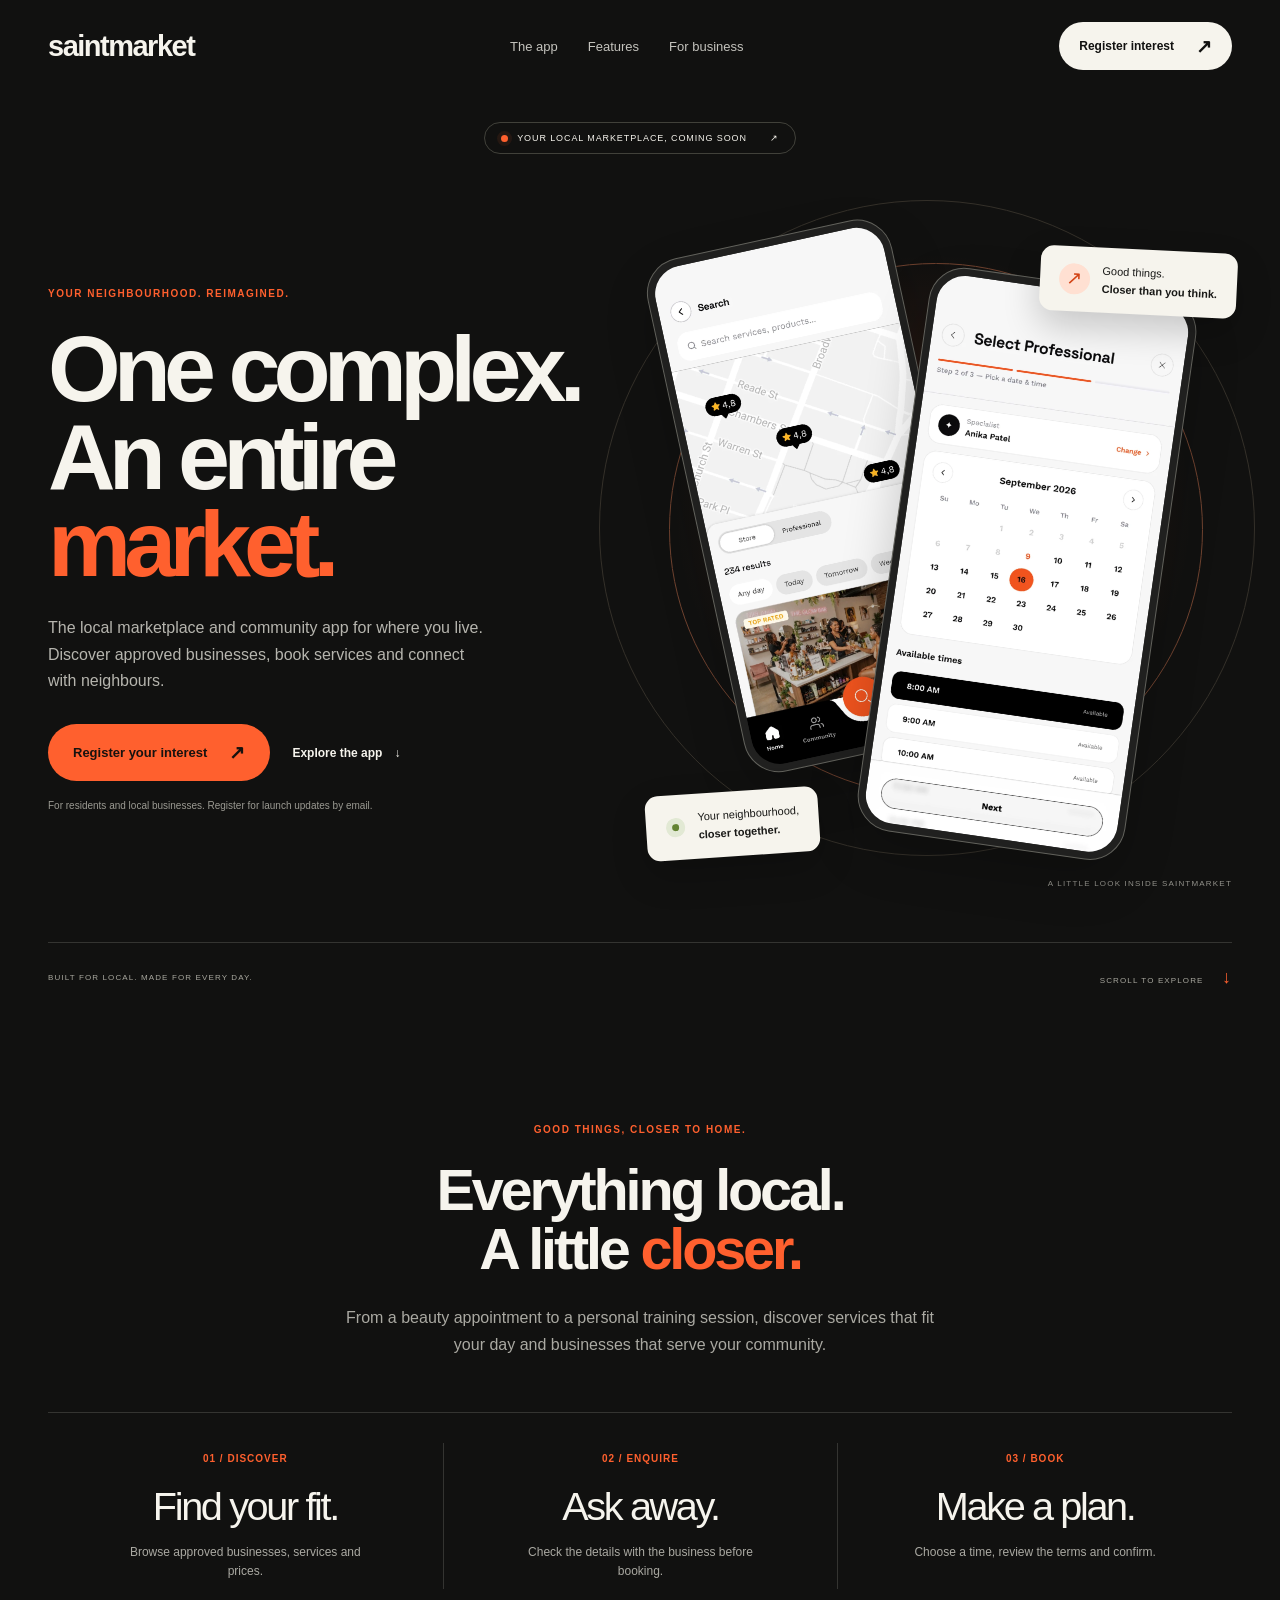
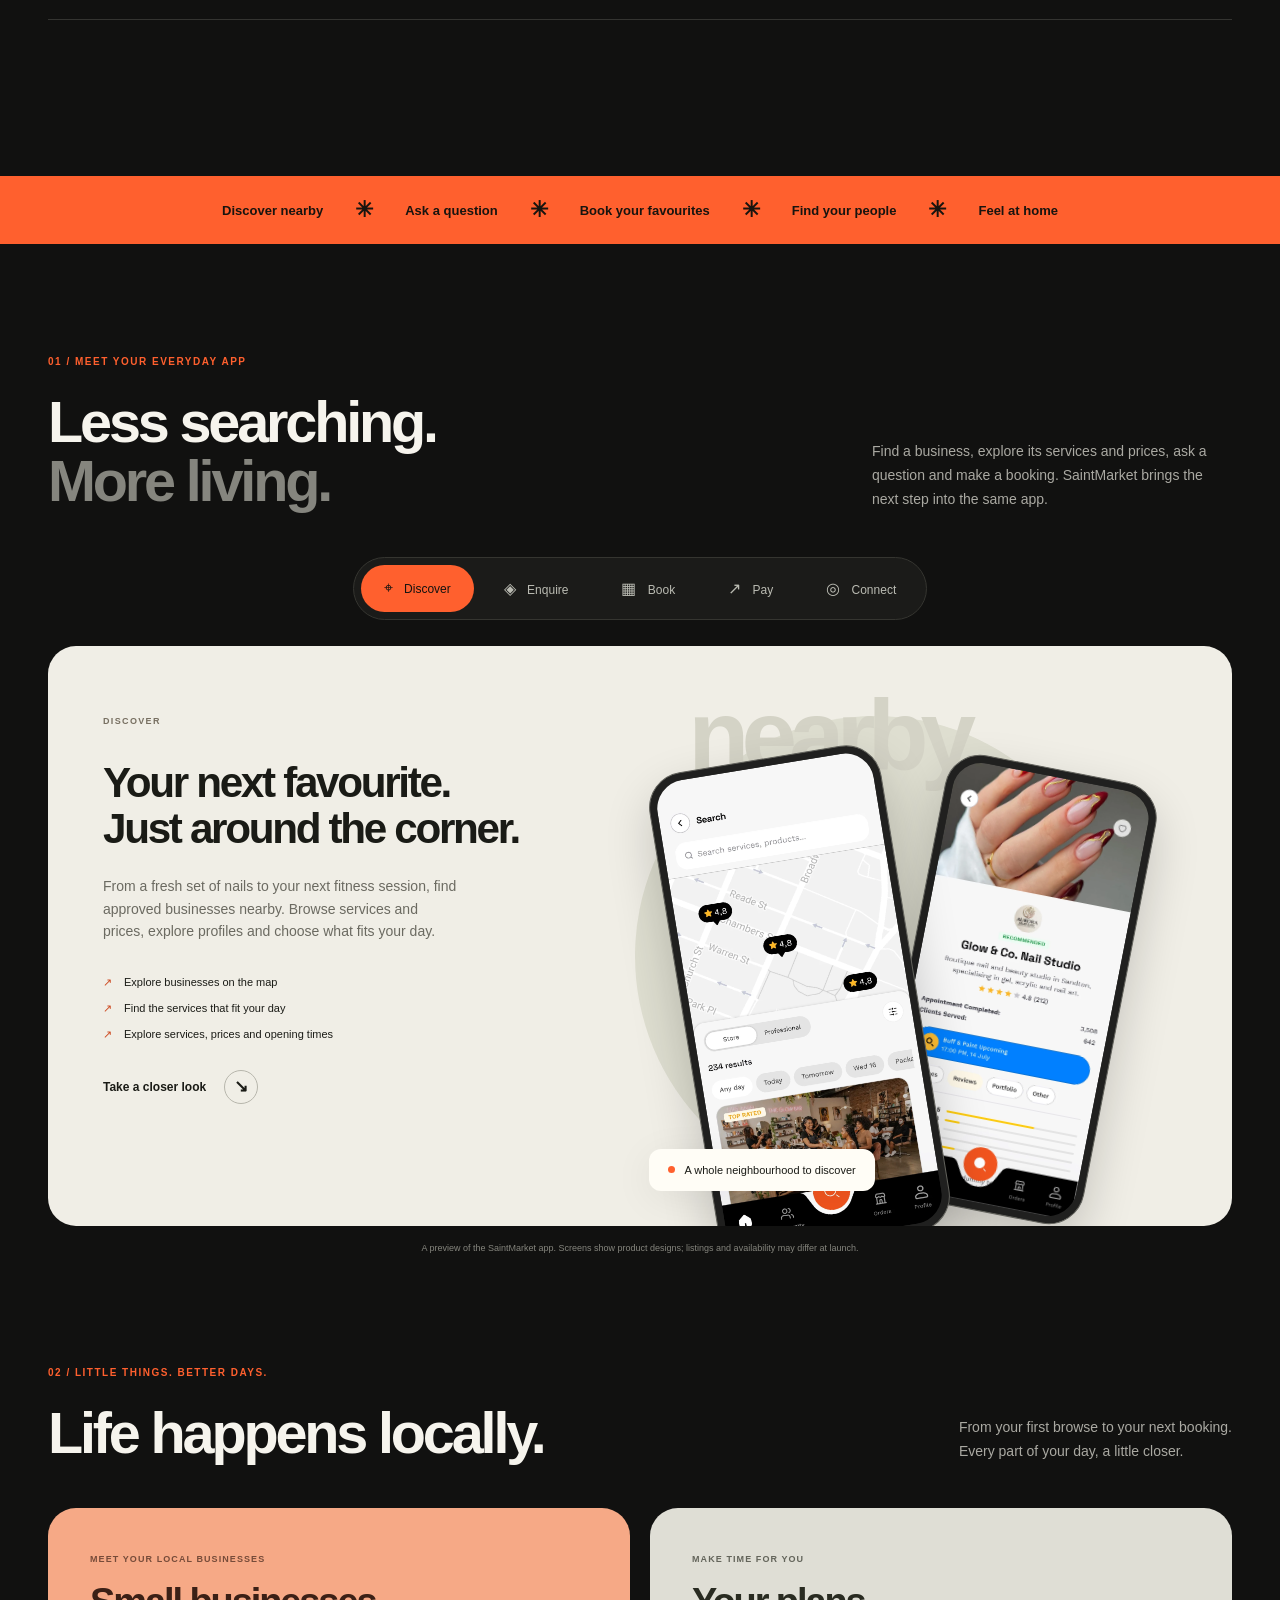
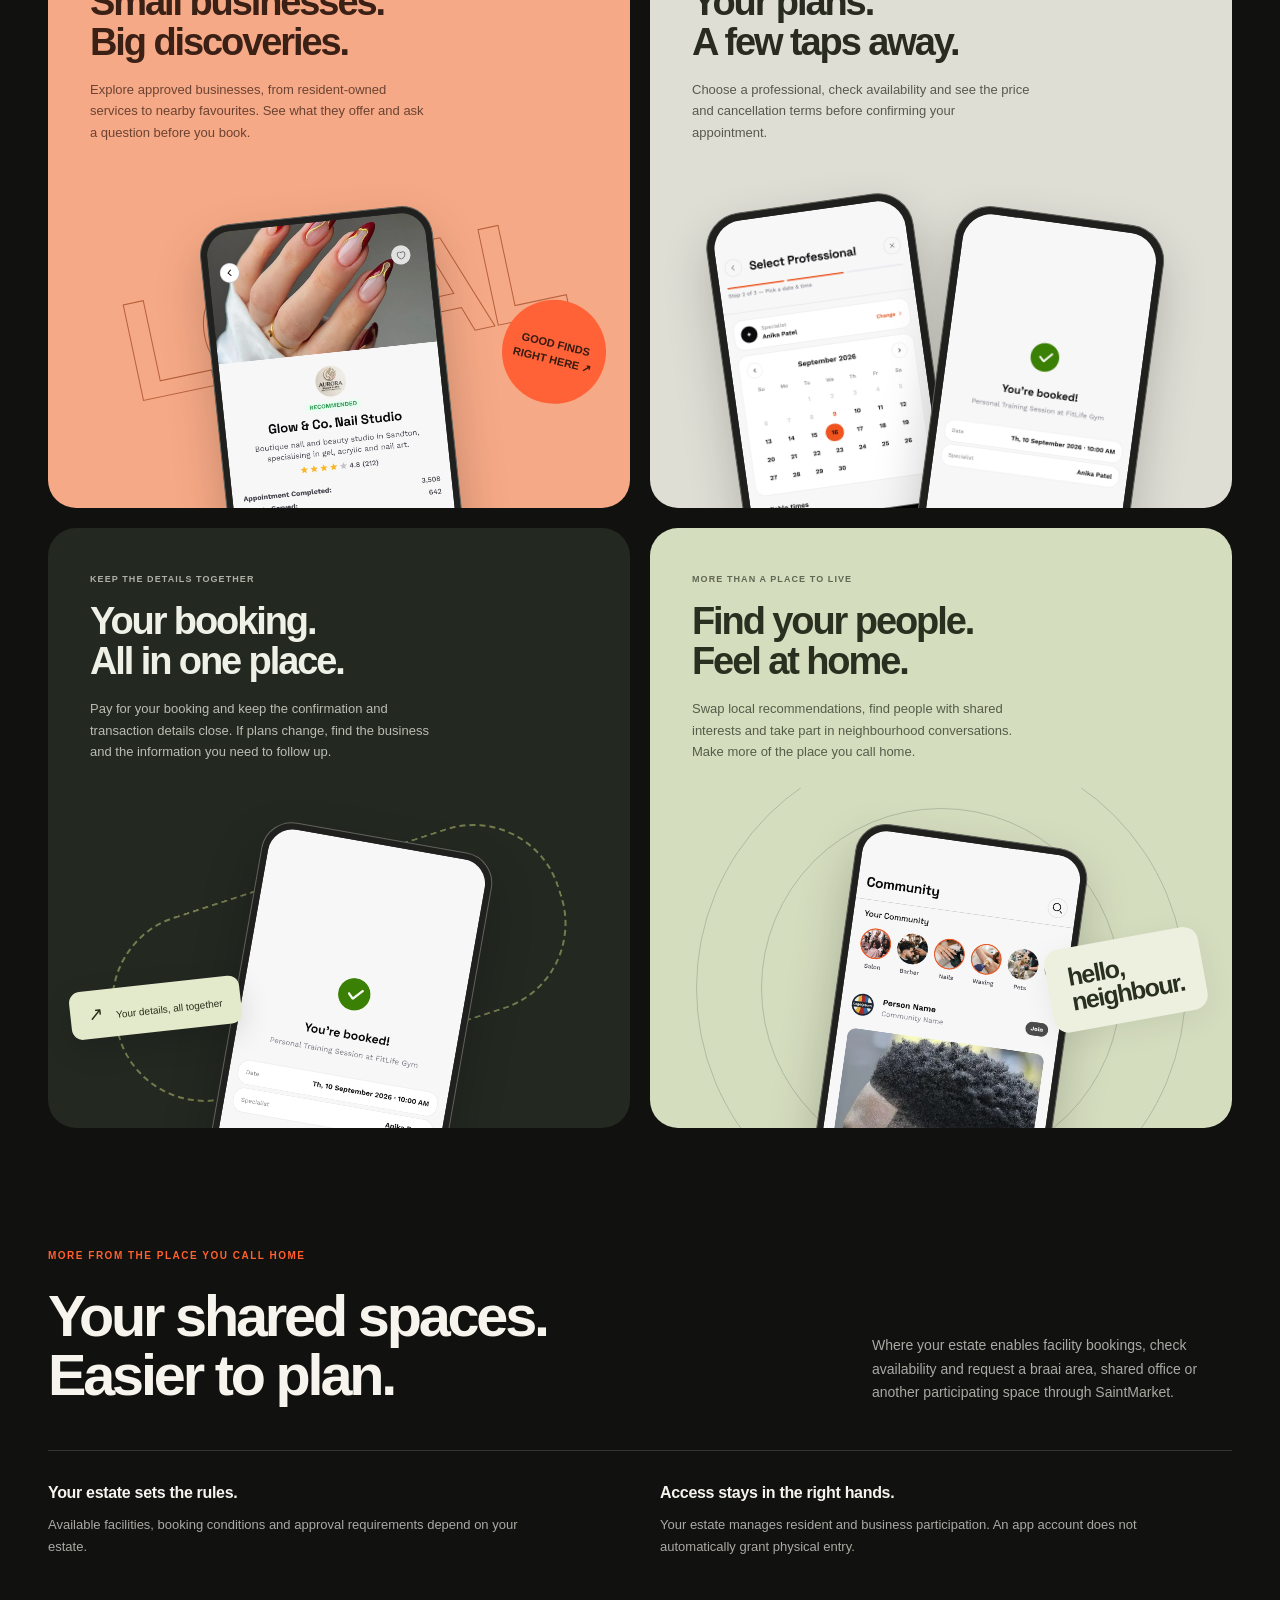
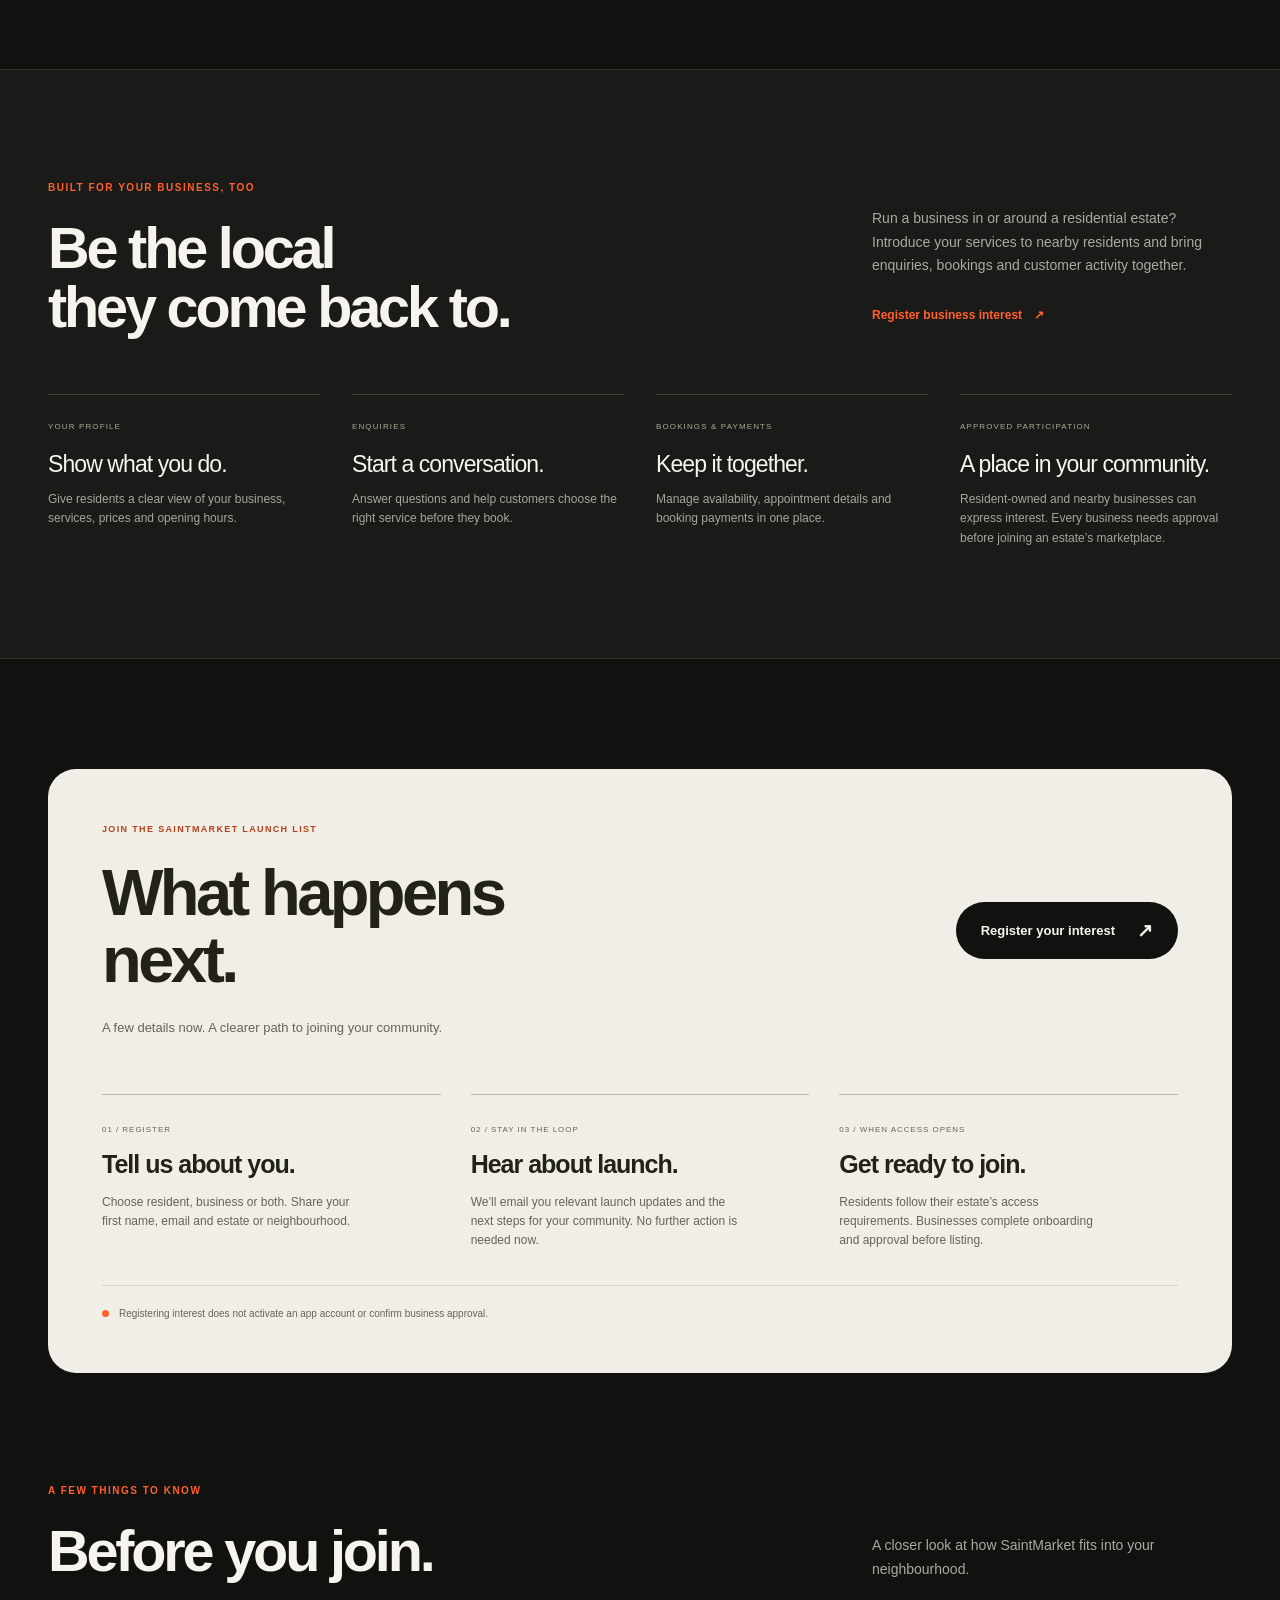
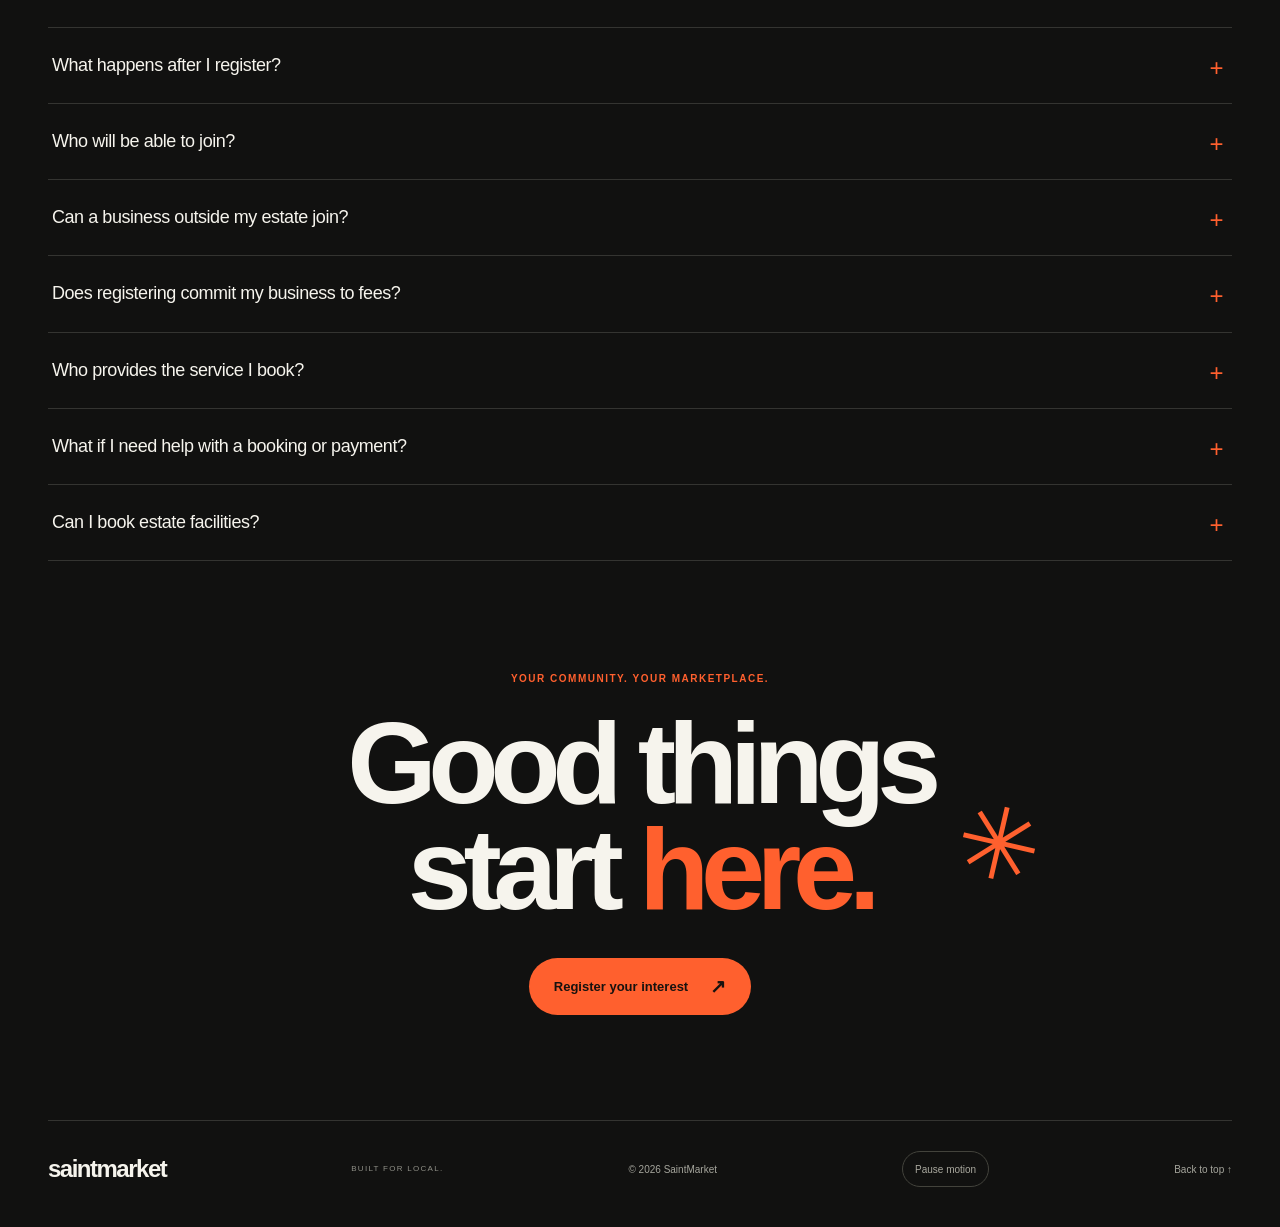
==== commit fd138b65: "Clarify SaintMarket launch registration and unify branding" ====
--- a/saintmarket 2/index.html
+++ b/saintmarket 2/index.html
@@ -11,8 +11,8 @@
 <meta property="og:url" content="https://saintmarket.vercel.app/">
 <meta name="theme-color" content="#111110">
 <link rel="icon" href="assets/favicon.svg" type="image/svg+xml">
-<link rel="stylesheet" href="styles.css?v=7-launch">
-<script src="app.js?v=7-launch" defer></script>
+<link rel="stylesheet" href="styles.css?v=8-signup">
+<script src="app.js?v=8-signup" defer></script>
 </head>
 <body>
 <div class="reading-progress" aria-hidden="true"><span></span></div>
@@ -29,14 +29,14 @@
 <div class="hero-copy">
 <p class="eyebrow">YOUR NEIGHBOURHOOD. REIMAGINED.</p>
 <h1 id="hero-title">One complex.<br> An entire<br> <em>market.</em></h1>
-<p class="lead">SaintMarket is the local marketplace and community app for where you live. Discover approved businesses, book services, pay for your appointments and connect with your neighbours—all in one place.</p>
+<p class="lead">The local marketplace and community app for where you live. Discover approved businesses, book services and connect with neighbours.</p>
 <div class="hero-actions"><a class="button button-orange" href="https://tally.so/r/VL27Kj" target="_blank" rel="noopener noreferrer">Register your interest <span aria-hidden="true">↗</span></a><a class="text-link" href="#experience">Explore the app <span aria-hidden="true">↓</span></a></div>
-<p class="fine">For residents and local businesses. Coming soon to participating estates.</p>
+<p class="fine">For residents and local businesses. Register for launch updates by email.</p>
 </div>
 <div class="hero-stage" aria-label="SaintMarket app preview">
 <div class="orbit orbit-one" aria-hidden="true"></div><div class="orbit orbit-two" aria-hidden="true"></div><div class="hero-glow" aria-hidden="true"></div>
 <div class="device hero-back"><img src="assets/discover-v5.webp" width="804" height="1748" alt="Discover nearby businesses on the SaintMarket map" fetchpriority="high"></div>
-<div class="device hero-front"><img src="assets/home-v5.webp" width="804" height="1748" alt="SaintMarket home screen with services, local offers and upcoming appointments" fetchpriority="high"></div>
+<div class="device hero-front"><img src="assets/booking-v5.webp" width="804" height="1752" alt="SaintMarket design preview showing appointment dates and available times" fetchpriority="high"></div>
 <div class="floating-note note-top"><span class="note-icon" aria-hidden="true">↗</span><span>Good things.<br> <strong>Closer than you think.</strong></span></div>
 <div class="floating-note note-bottom"><span class="status-dot" aria-hidden="true"></span><span>Your neighbourhood,<br> <strong>closer together.</strong></span></div>
 <span class="stage-caption">A LITTLE LOOK INSIDE SAINTMARKET</span>
@@ -48,7 +48,7 @@
 <p class="eyebrow">GOOD THINGS, CLOSER TO HOME.</p>
 <h2 id="local-title"><span data-scroll-word>Everything local.</span><br> <span data-scroll-word>A little</span> <em data-scroll-word>closer.</em></h2>
 <p class="local-copy">From a beauty appointment to a personal training session, discover services that fit your day and businesses that serve your community.</p>
-<div class="stats local-benefits"><div><strong>Discover</strong><span>Approved businesses in and around your estate.</span></div><div><strong>Make a plan</strong><span>Enquiries, bookings and payments in one app.</span></div><div><strong>Connect</strong><span>Neighbours, recommendations and shared interests.</span></div></div>
+<ol class="stats local-benefits app-steps" aria-label="From discovery to your next booking"><li><span class="step-number">01 / DISCOVER</span><strong>Find your fit.</strong><span>Browse approved businesses, services and prices.</span></li><li><span class="step-number">02 / ENQUIRE</span><strong>Ask away.</strong><span>Check the details with the business before booking.</span></li><li><span class="step-number">03 / BOOK</span><strong>Make a plan.</strong><span>Choose a time, review the terms and confirm.</span></li></ol>
 </section>
 <div class="category-strip" aria-label="App features"><span>Discover nearby</span><i>✳</i><span>Ask a question</span><i>✳</i><span>Book your favourites</span><i>✳</i><span>Find your people</span><i>✳</i><span>Feel at home</span></div>
 <section id="experience" class="experience wrap section-space">
@@ -85,20 +85,19 @@
 <div class="business-grid">
 <article><span>YOUR PROFILE</span><h3>Show what you do.</h3><p>Give residents a clear view of your business, services, prices and opening hours.</p></article>
 <article><span>ENQUIRIES</span><h3>Start a conversation.</h3><p>Answer questions and help customers choose the right service before they book.</p></article>
-<article><span>APPOINTMENTS</span><h3>Make booking easier.</h3><p>Keep availability and appointment details together for you and your customers.</p></article>
-<article><span>PAYMENTS</span><h3>Keep track of the details.</h3><p>Keep booking payments and transaction records connected to the service they belong to.</p></article>
-<article><span>LOCAL REACH</span><h3>Get on their radar.</h3><p>Help residents discover the businesses serving their neighbourhood, including yours.</p></article>
+<article><span>BOOKINGS &amp; PAYMENTS</span><h3>Keep it together.</h3><p>Manage availability, appointment details and booking payments in one place.</p></article>
 <article><span>APPROVED PARTICIPATION</span><h3>A place in your community.</h3><p>Resident-owned and nearby businesses can express interest. Every business needs approval before joining an estate’s marketplace.</p></article>
 </div></div></section>
-<section id="join" class="join wrap section-space" aria-labelledby="join-title"><div class="join-card"><div class="join-top"><div><p class="eyebrow">BE PART OF WHAT’S NEXT</p><h2 id="join-title">Your neighbourhood.<br> More possibilities.</h2><p>Explore what SaintMarket will bring to everyday life.<br> Tell us a little about yourself and your community.</p></div><a class="button button-dark" href="https://tally.so/r/VL27Kj" target="_blank" rel="noopener noreferrer">Register your interest <span aria-hidden="true">↗</span></a></div>
-<div class="offer-grid"><div><span>FOR RESIDENTS</span><strong>More, close to home.</strong><p>Discover approved services, arrange your next appointment and connect with your neighbours.</p></div><div><span>FOR LOCAL BUSINESSES</span><strong>Meet your community.</strong><p>Introduce your business to the people nearby and express interest in joining the marketplace.</p></div><div><span>WHEN ACCESS OPENS</span><strong>Join your estate.</strong><p>Account access depends on your participating estate and the approval needed for your role.</p></div></div>
-<div class="join-foot"><span class="status-dot" aria-hidden="true"></span> Registering interest does not activate an app account. Launch details and access arrangements will be shared separately.</div></div></section>
+<section id="join" class="join wrap section-space" aria-labelledby="join-title"><div class="join-card"><div class="join-top"><div><p class="eyebrow">JOIN THE SAINTMARKET LAUNCH LIST</p><h2 id="join-title">What happens<br> next.</h2><p>A few details now. A clearer path to joining your community.</p></div><a class="button button-dark" href="https://tally.so/r/VL27Kj" target="_blank" rel="noopener noreferrer">Register your interest <span aria-hidden="true">↗</span></a></div>
+<ol class="offer-grid next-steps"><li><span>01 / REGISTER</span><strong>Tell us about you.</strong><p>Choose resident, business or both. Share your first name, email and estate or neighbourhood.</p></li><li><span>02 / STAY IN THE LOOP</span><strong>Hear about launch.</strong><p>We’ll email you relevant launch updates and the next steps for your community. No further action is needed now.</p></li><li><span>03 / WHEN ACCESS OPENS</span><strong>Get ready to join.</strong><p>Residents follow their estate’s access requirements. Businesses complete onboarding and approval before listing.</p></li></ol>
+<div class="join-foot"><span class="status-dot" aria-hidden="true"></span> Registering interest does not activate an app account or confirm business approval.</div></div></section>
 <section class="faq-section wrap" id="questions" aria-labelledby="questions-title">
 <div class="section-heading"><div><p class="eyebrow">A FEW THINGS TO KNOW</p><h2 id="questions-title">Before you join.</h2></div><p>A closer look at how SaintMarket fits into your neighbourhood.</p></div>
 <div class="faq-list">
-<details><summary>What is SaintMarket?</summary><p>SaintMarket is a local marketplace and community app for residential estates. It brings approved businesses, service enquiries, bookings, payments and neighbourhood conversations into one place.</p></details>
+<details><summary>What happens after I register?</summary><p>You’ll see a confirmation that you’re on the launch list. We’ll email you relevant launch updates and explain how to join when access is available for your community. No further action is needed now.</p></details>
 <details><summary>Who will be able to join?</summary><p>Residents of participating estates and approved businesses serving those communities. Your estate and account type determine the access you receive. Registering interest is the first step, not immediate account activation.</p></details>
 <details><summary>Can a business outside my estate join?</summary><p>Yes. Nearby businesses can express interest alongside resident-owned businesses. Each business must be approved before it can access the estate’s marketplace, and continued participation depends on meeting its standards.</p></details>
+<details><summary>Does registering commit my business to fees?</summary><p>No. This form records your interest. Applicable fees, payment arrangements and participation terms will be shared for agreement before business activation.</p></details>
 <details><summary>Who provides the service I book?</summary><p>The business named on the listing provides the service. SaintMarket helps you discover, enquire, book and keep the details together. Check the service description, price and cancellation terms before confirming.</p></details>
 <details><summary>What if I need help with a booking or payment?</summary><p>Start with the business for questions about its service or an appointment. App problems go to SaintMarket support. Unresolved or serious concerns can be escalated to SaintMarket and the estate’s designated team.</p></details>
 <details><summary>Can I book estate facilities?</summary><p>Where your estate enables it, you can request participating facilities through the app. Your estate decides which spaces are available and sets their booking and approval rules.</p></details>
--- a/saintmarket 2/styles.css
+++ b/saintmarket 2/styles.css
@@ -1,4 +1,5 @@
 @charset "UTF-8";
+/* Shared launch-list styling follows SaintMarket's charcoal, cream and orange palette. */
 :root{--bg:#111110;--ink:#f6f4ed;--muted:#aaa9a2;--orange:#ff602e;--line:#343431;--paper:#f0eee6;--radius:28px;--max:1320px}*{box-sizing:border-box}html{scroll-behavior:smooth;scroll-padding-top:104px}body{margin:0;background:var(--bg);color:var(--ink);font-family:Arial,Helvetica,sans-serif;-webkit-font-smoothing:antialiased}a{color:inherit;text-decoration:none}button{font:inherit}button,a{-webkit-tap-highlight-color:transparent}button{cursor:pointer}button:focus-visible,a:focus-visible,[tabindex]:focus-visible{outline:3px solid var(--orange);outline-offset:5px}img{display:block;width:100%;height:auto}h1,h2,h3,p{margin:0}h1,h2,h3{font-weight:600;letter-spacing:-.055em}p{line-height:1.6}em{font-style:normal;color:var(--orange)}.wrap{width:min(var(--max),calc(100% - 96px));margin-inline:auto}.section-space{padding-block:110px}.eyebrow,.chapter,.story-kicker{font-size:10px;letter-spacing:.15em;font-weight:700;line-height:1.5}.eyebrow{color:var(--orange);margin-bottom:24px}.site-header{height:92px;max-width:1500px;padding:0 48px;display:flex;align-items:center;justify-content:space-between;gap:24px;margin:auto}.wordmark{font-size:29px;letter-spacing:-1.5px;font-weight:800;white-space:nowrap}.wordmark span{font-size:12px;color:var(--orange);vertical-align:top;display:inline-block;margin:5px 0 0 4px;letter-spacing:0}.site-header nav{display:flex;gap:30px;font-size:13px;color:#c4c3bd}.site-header nav a:hover,.text-link:hover{color:var(--orange)}.button{display:inline-flex;align-items:center;justify-content:center;gap:22px;border-radius:40px;padding:19px 25px;font-size:13px;font-weight:700;line-height:1.2;min-height:48px;transition:transform .2s,background .2s}.button:hover{transform:translateY(-3px)}.button span{font-size:19px;line-height:1}.button-small{padding:13px 20px;font-size:12px}.button-light{background:var(--ink);color:var(--bg)}.button-orange{background:var(--orange);color:#17120f}.button-orange:hover{background:#ff7e50}.button-dark{background:var(--bg);color:var(--ink)}.skip{position:fixed;left:12px;top:-100px;z-index:99;padding:14px;background:white;color:black}.skip:focus{top:10px}.hero{padding-top:30px}.launch-label{display:flex;gap:9px;align-items:center;justify-content:center;border:1px solid #41413a;border-radius:30px;width:fit-content;margin:0 auto;font-size:9px;letter-spacing:.1em;padding:10px 16px}.launch-label>span:last-child{margin-left:14px}.live-dot,.status-dot{display:inline-block;width:7px;height:7px;border-radius:50%;background:var(--orange);flex-shrink:0}.live-dot{box-shadow:0 0 0 4px #ff602e15}.hero-layout{display:grid;grid-template-columns:1fr 1fr;gap:12px;align-items:center;padding:66px 0 62px}.hero-copy{position:relative;z-index:2}.hero h1{font-size:clamp(65px,7.3vw,108px);line-height:.94;letter-spacing:-.073em}.hero .lead{font-size:16px;line-height:1.65;color:#b6b5ae;max-width:440px;margin-top:27px}.hero-actions{display:flex;flex-wrap:wrap;align-items:center;gap:22px;margin-top:30px}.text-link{display:inline-flex;align-items:center;gap:12px;font-size:12px;font-weight:600;min-height:44px}.fine{font-size:10px;color:#9b9a92;line-height:1.6}.hero .fine{margin-top:17px}.fine span{margin:0 8px}.hero-stage{height:600px;position:relative;isolation:isolate}.device{padding:7px;background:#20201f;border:1px solid #62625c;border-radius:36px;box-shadow:0 22px 50px #0003;overflow:hidden}.device img{border-radius:29px;background:#f7f7f7}.hero-front{position:absolute;width:47%;max-width:292px;top:57px;left:42%;transform:rotate(8deg);z-index:2}.hero-back{position:absolute;width:43%;max-width:266px;left:8%;top:17px;transform:rotate(-12deg);z-index:1}.hero-glow{position:absolute;width:92%;aspect-ratio:1;top:23px;left:3%;border-radius:50%;background:radial-gradient(circle,#ff602e33 0,#ff602e10 45%,transparent 68%);z-index:-1}.orbit{position:absolute;border:1px solid #6f422f;border-radius:50%;width:91%;aspect-ratio:1;left:4%;top:43px;z-index:-1}.orbit-two{width:115%;left:-8%;top:-20px;border-color:#343029}.floating-note{position:absolute;display:flex;gap:12px;align-items:center;background:var(--ink);color:#191917;padding:15px 19px;border-radius:13px;font-size:11px;line-height:1.6;box-shadow:0 15px 36px #0003;z-index:3}.floating-note strong{font-weight:600}.note-icon{border-radius:50%;width:31px;height:31px;background:#ffe0d2;color:#d34214;display:grid;place-items:center;font-size:19px}.note-top{right:-5px;top:33px;transform:rotate(3deg)}.note-bottom{bottom:26px;left:0;transform:rotate(-4deg)}.note-bottom .status-dot{background:#638332;box-shadow:0 0 0 6px #e2e9d4;margin:0 7px}.stage-caption{position:absolute;right:0;bottom:-10px;font-size:8px;color:#92918a;letter-spacing:.15em}.hero-baseline{display:flex;justify-content:space-between;align-items:center;padding:24px 0;border-top:1px solid var(--line);font-size:8px;letter-spacing:.14em;color:#a8a79e}.hero-baseline a span{display:inline-block;margin-left:15px;color:var(--orange);font-size:18px}.category-strip{margin-top:20px;background:var(--orange);color:#18140f;display:flex;justify-content:center;gap:32px;align-items:center;padding:21px 24px;font-size:13px;font-weight:600;overflow:hidden}.category-strip i{font-style:normal;font-size:22px}.section-heading{display:flex;gap:50px;justify-content:space-between;align-items:flex-end;margin-bottom:45px}.section-heading>div{flex:1}.section-heading>p,.section-heading>div+div{max-width:360px}.section-heading p:not(.eyebrow){font-size:14px;color:var(--muted);line-height:1.7}.section-heading h2,h2{font-size:clamp(40px,4.5vw,66px);line-height:1.03}.muted-heading{color:#85857e}.feature-tabs{display:flex;justify-content:center;gap:7px;width:fit-content;margin:0 auto 26px;padding:7px;border:1px solid #353530;border-radius:40px;background:#1b1b19}.feature-tabs button{border:0;background:transparent;color:#babbb2;padding:14px 23px;border-radius:28px;font-size:12px;min-height:44px;transition:background .2s,color .2s}.feature-tabs button[aria-selected=true]{background:var(--orange);color:#161310}.feature-tabs button:hover:not([aria-selected=true]){background:#33332f;color:white}.feature-tabs button span{margin-right:8px;font-size:16px}.feature-panel{min-height:580px;display:grid;grid-template-columns:44% 56%;border-radius:var(--radius);overflow:hidden;background:var(--paper);color:#1a1b16}.panel-copy{padding:64px 0 60px 55px;position:relative;z-index:2}.chapter{color:#776f61;font-size:9px}.panel-copy h3{font-size:clamp(32px,3.3vw,46px);line-height:1.08;margin:32px 0 24px}.panel-copy>p{font-size:14px;color:#6b6a61;max-width:360px}.panel-copy ul{list-style:none;padding:0;margin:26px 0 22px;font-size:11px;line-height:2.4}.panel-copy li::before{content:'↗';margin-right:12px;color:#cd4920}.round-link{display:flex;gap:18px;align-items:center;font-size:12px;font-weight:600}.round-link span{border:1px solid #b7b6ac;display:grid;place-items:center;border-radius:50%;height:34px;width:34px;font-size:17px}.panel-stage{position:relative;overflow:hidden;isolation:isolate;min-height:580px}.panel-ring{border-radius:50%;background:#deded0;width:480px;aspect-ratio:1;position:absolute;top:70px;left:10%;z-index:-1}.panel-big-word{position:absolute;top:32px;left:18%;font-size:100px;font-weight:700;letter-spacing:-.08em;color:#d4d3c6;z-index:-1}.panel-primary{position:absolute;width:235px;top:128px;left:17%;transform:rotate(-8deg);z-index:1}.panel-secondary{position:absolute;width:215px;top:91px;left:51%;transform:rotate(9deg)}.panel-tag{position:absolute;left:12%;bottom:35px;background:#fffdf6;box-shadow:0 8px 40px #0001;padding:15px 19px;border-radius:12px;display:flex;align-items:center;gap:10px;z-index:2;font-size:11px}.screen-caption{text-align:center;color:#85857d;font-size:9px;margin-top:15px}.feature-stories{padding-bottom:10px}.feature-stories .section-heading{align-items:end}.story-grid{display:grid;grid-template-columns:1fr 1fr;gap:20px}.story{border-radius:var(--radius);overflow:hidden;min-width:0;position:relative}.story-copy{padding:40px 42px 0;position:relative;z-index:3}.story-kicker{font-size:9px;letter-spacing:.12em;opacity:.68}.story h3{font-size:38px;line-height:1.05;margin:16px 0}.story p{font-size:13px;line-height:1.65;max-width:340px;opacity:.74}.story-art{height:340px;position:relative;margin-top:25px;overflow:hidden;isolation:isolate}.story-shop{background:#f6a986;color:#3b2016}.story-book{background:#dfded5;color:#292b21}.story-track{background:#232821;color:#eff1e6}.story-community{background:#d5ddbf;color:#293020}.story-device{position:absolute;width:234px;left:50%;top:22px;transform:translateX(-50%) rotate(-8deg);border-radius:31px;padding:6px}.story-device img{border-radius:25px}.art-outline{position:absolute;font-size:142px;letter-spacing:-.07em;line-height:1;left:50%;transform:translateX(-50%) rotate(-12deg);top:70px;color:transparent;-webkit-text-stroke:1px #b7603c;z-index:-1;font-weight:800}.art-sticker{position:absolute;right:24px;top:150px;background:#ff6236;color:#351b11;width:104px;height:104px;border-radius:50%;display:grid;place-items:center;transform:rotate(15deg);font-size:11px;font-weight:700;text-align:center;line-height:1.5}.booking-back{position:absolute;width:209px;left:14%;top:5px;transform:rotate(-10deg)}.booking-front{position:absolute;width:211px;left:48%;top:64px;transform:rotate(9deg)}.tracking-art .story-device{transform:translateX(-50%) rotate(8deg)}.route-path{position:absolute;border:2px dashed #727c4c;width:80%;height:190px;top:80px;left:10%;border-radius:90px;transform:rotate(-18deg)}.delivery-label{position:absolute;left:22px;top:214px;z-index:2;border-radius:11px;padding:13px 18px;background:#e3e9cb;color:#272f18;font-size:10px;box-shadow:0 10px 30px #0002;transform:rotate(-5deg)}.delivery-label span{font-size:18px;margin-right:10px}.community-circle{border:1px solid #b0bba1;border-radius:50%;position:absolute;width:360px;aspect-ratio:1;top:20px;left:50%;transform:translateX(-50%);z-index:-1}.circle-two{width:490px;top:-45px}.community-art .story-device{transform:translateX(-50%) rotate(6deg)}.community-sticker{position:absolute;right:28px;top:168px;transform:rotate(-9deg);background:#edf0df;padding:17px 21px;border-radius:15px;font-size:25px;font-weight:600;line-height:1;letter-spacing:-1.4px;box-shadow:0 8px 30px #0001}.local-section{text-align:center}.local-section h2{max-width:830px;margin:auto}.stats{display:grid;grid-template-columns:repeat(3,1fr);margin:54px 0 26px;border-block:1px solid var(--line);padding:30px 0}.stats>div+div{border-left:1px solid var(--line)}.stats strong{display:block;font-size:65px;letter-spacing:-.06em;font-weight:500;line-height:1.1}.stats span{display:block;margin-top:10px;color:var(--muted);font-size:10px}.business-section{background:#1a1b18;border-block:1px solid #2e3029}.business-section .text-link{margin-top:15px;color:var(--orange)}.business-grid{display:grid;grid-template-columns:repeat(3,1fr);column-gap:50px;row-gap:37px;margin-top:57px}.business-grid article{border-top:1px solid #414338;padding-top:20px}.business-grid article>span{font-size:8px;color:#a5ac93;letter-spacing:.14em}.business-grid h3{font-size:23px;font-weight:500;letter-spacing:-.04em;margin:18px 0 12px}.business-grid p{font-size:12px;color:#a4a699;max-width:270px}.join-card{background:var(--paper);color:#22221b;border-radius:var(--radius);padding:54px}.join .eyebrow{color:#b4411c;font-size:9px}.join-top{display:flex;justify-content:space-between;gap:35px;align-items:center}.join h2{font-size:65px}.join-top p:not(.eyebrow){font-size:13px;color:#66645a;margin-top:24px}.join .button{white-space:nowrap}.offer-grid{display:grid;grid-template-columns:1fr 1fr 1fr;gap:30px;margin-top:55px}.offer-grid>div{border-top:1px solid #bcbbae;padding-top:23px}.offer-grid span{font-size:8px;letter-spacing:.12em;color:#66645a}.offer-grid strong{display:block;font-size:25px;letter-spacing:-.04em;margin:14px 0;font-weight:600}.offer-grid p{font-size:12px;color:#66645a;max-width:270px}.join-foot{display:flex;gap:10px;align-items:center;border-top:1px solid #d6d5ca;margin-top:35px;padding-top:22px;font-size:10px;color:#66645a}.closing{text-align:center;padding:10px 0 105px}.closing h2{font-size:clamp(66px,9vw,127px);line-height:.92;letter-spacing:-.073em;position:relative;display:inline-block}.closing-spark{display:inline-block;position:absolute;right:-100px;bottom:5px;color:var(--orange);font-size:100px;font-weight:400;transform:rotate(15deg)}.closing .button{display:flex;width:fit-content;margin:36px auto 0}footer{display:flex;justify-content:space-between;align-items:center;border-top:1px solid var(--line);padding:30px 0 40px;gap:20px}footer p{font-size:8px;letter-spacing:.16em;color:#8f8f86}footer>span,footer>a:last-child{font-size:10px;color:#a5a59c}footer .wordmark{font-size:24px}
 @media(min-width:1500px){.hero-layout{gap:50px}.hero-stage{height:630px}.hero-front{top:70px}.note-bottom{bottom:35px}.panel-primary{width:252px}.panel-secondary{width:236px}}
 @media(max-width:1100px){.wrap{width:calc(100% - 64px)}.site-header{padding:0 32px}.hero h1{font-size:79px}.hero-stage{height:510px}.hero-front{top:85px;left:42%;width:49%}.hero-back{top:40px;left:5%;width:46%}.note-top{top:24px;right:0}.note-bottom{bottom:0}.stage-caption{bottom:-28px;font-size:7px}.hero .lead{font-size:14px}.hero-actions{gap:12px}.hero-actions .button{font-size:11px;padding-inline:19px}.category-strip{gap:20px;font-size:11px}.panel-copy{padding:48px 0 45px 35px}.panel-copy h3{font-size:35px}.panel-copy>p{font-size:13px}.panel-primary{width:205px;left:12%;top:143px}.panel-secondary{width:190px;left:48%;top:105px}.panel-stage,.feature-panel{min-height:560px}.panel-tag{left:5%;font-size:10px}.story-copy{padding:32px 30px 0}.story h3{font-size:33px}.story-device{width:218px}.booking-back{width:190px;left:8%}.booking-front{width:192px;left:45%}.business-grid{column-gap:30px}.join-card{padding:40px}.join h2{font-size:57px}.join-top{align-items:flex-start}.join-top .button{font-size:11px;margin-top:55px}.offer-grid{gap:25px}.offer-grid strong{font-size:23px}}
@@ -49,3 +50,16 @@
 .faq-list details p{max-width:760px;padding:0 35px 26px 0;color:var(--muted);font-size:14px;line-height:1.75}
 @media(max-width:580px){.local-benefits>div{padding:20px 4px}.local-benefits strong{font-size:35px}.local-benefits span{margin:0;max-width:135px;font-size:11px}.estate-notes{grid-template-columns:1fr;gap:25px}.faq-section{padding-bottom:65px}.faq-list summary{font-size:17px;padding-block:21px}.faq-list summary::after{top:19px}.faq-list details p{font-size:13px}.join h2{font-size:43px}.join .button{white-space:normal}}
 @media(max-width:360px){.local-benefits strong{font-size:29px}.local-benefits span{max-width:117px}.join h2{font-size:32px}}
+
+/* Short, ordered explanations of the product and launch-list journey. */
+.app-steps,.next-steps{list-style:none;padding-left:0}
+.app-steps>li{padding:8px 24px}
+.app-steps>li+li{border-left:1px solid var(--line)}
+.app-steps .step-number{color:var(--orange);font-size:10px;font-weight:700;letter-spacing:.1em;margin:0 auto 18px}
+.app-steps strong{font-size:clamp(28px,3.1vw,43px)}
+.app-steps li>span:last-child{max-width:250px;margin-top:14px}
+.next-steps>li{border-top:1px solid #bcbbae;padding-top:23px}
+.business-grid{grid-template-columns:repeat(4,1fr);column-gap:32px}
+@media(max-width:1100px){.business-grid{grid-template-columns:repeat(2,1fr)}}
+@media(max-width:580px){.app-steps>li{padding:24px 4px}.app-steps>li+li{border-left:0;border-top:1px solid var(--line)}.app-steps span{text-align:left;max-width:none;margin-inline:0}.app-steps .step-number{margin:0 0 10px}.app-steps li>span:last-child{max-width:290px;margin-top:10px;font-size:12px}.app-steps strong{font-size:34px}.next-steps>li{padding-top:20px}}
+@media(max-width:360px){.business-grid{grid-template-columns:1fr}}
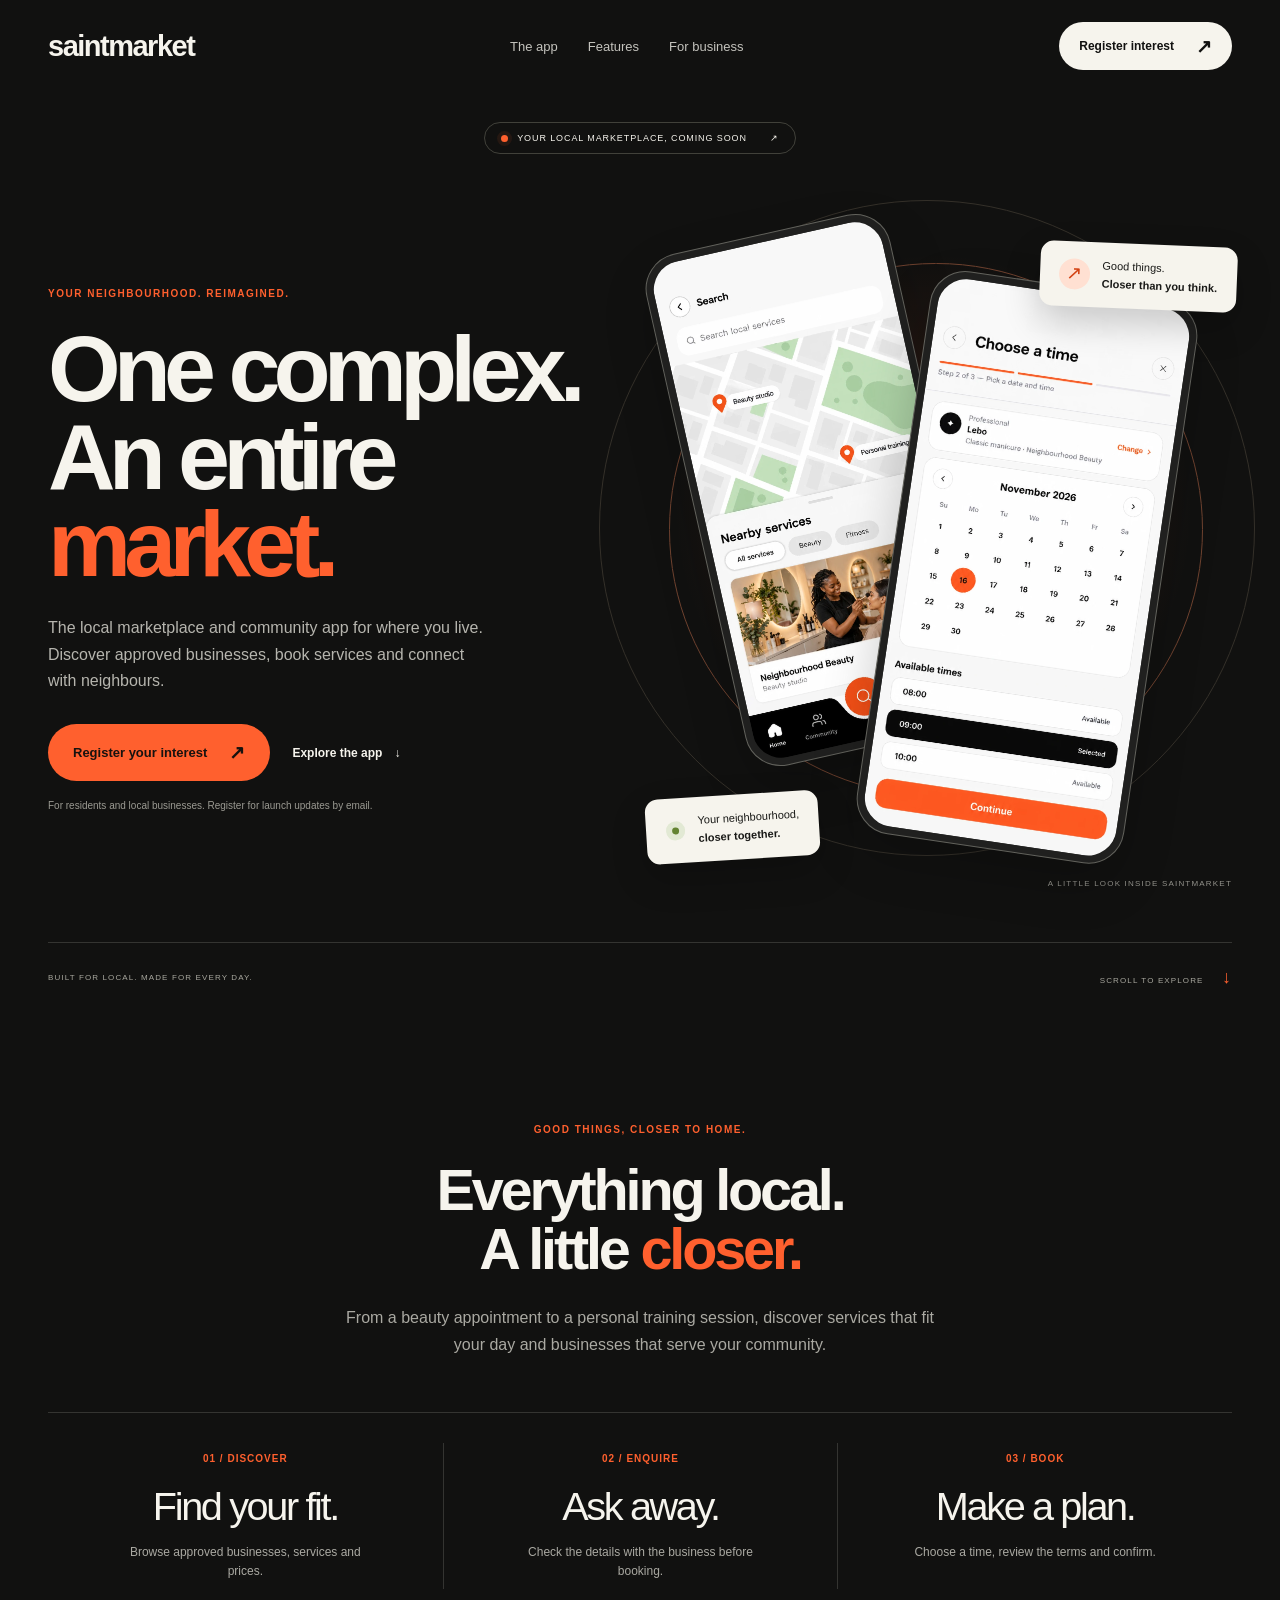
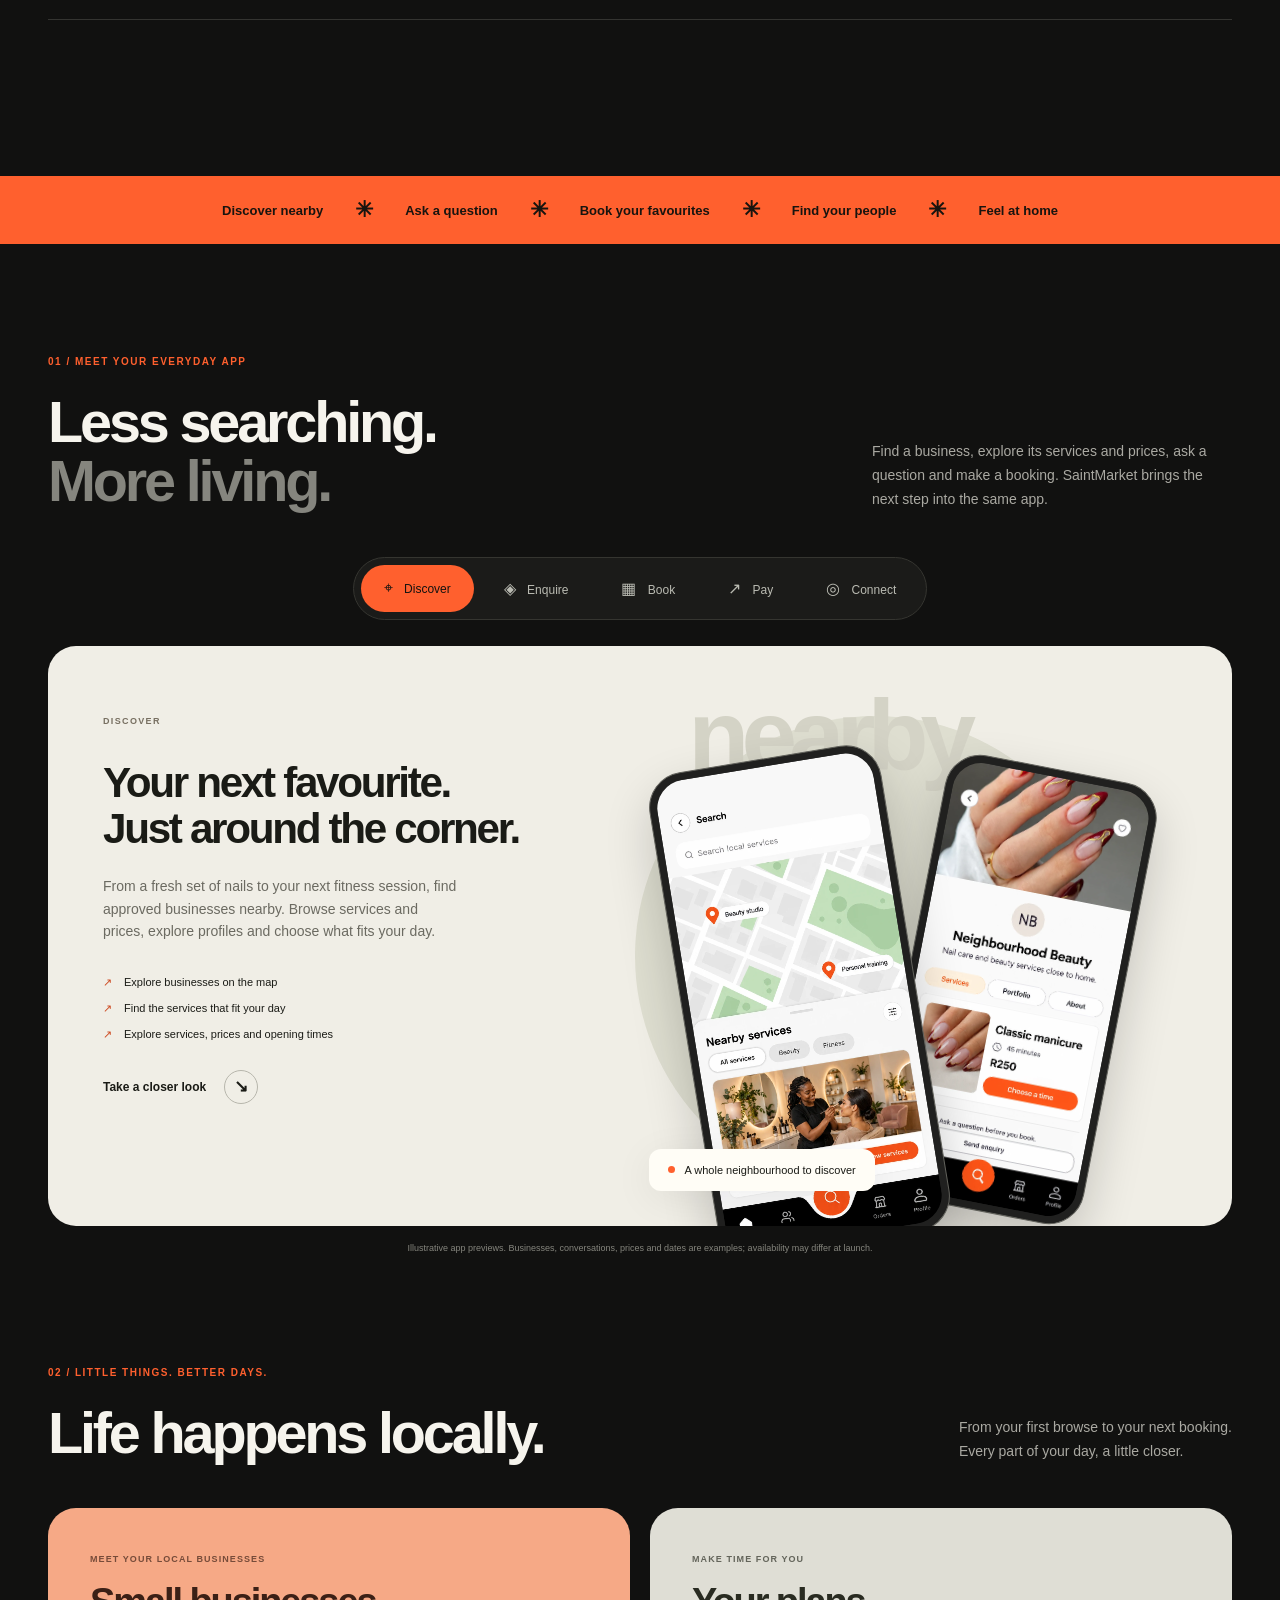
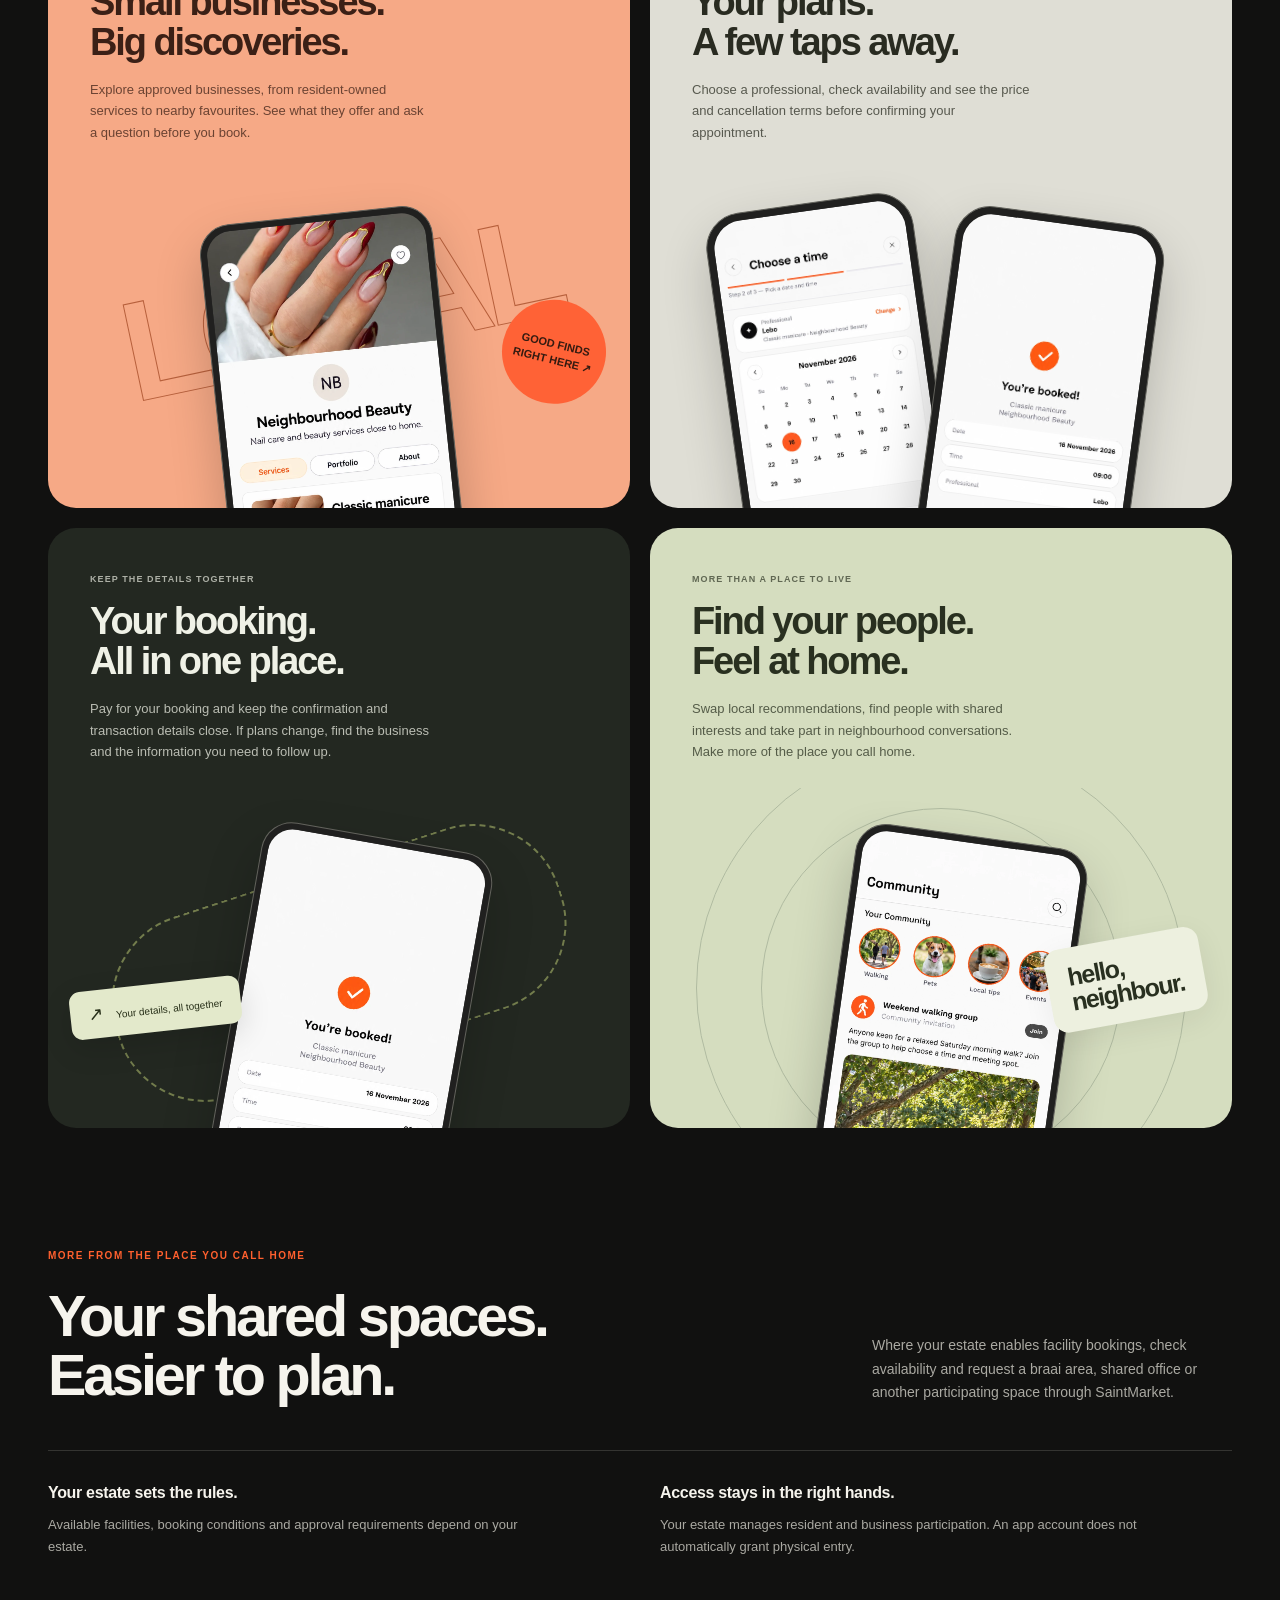
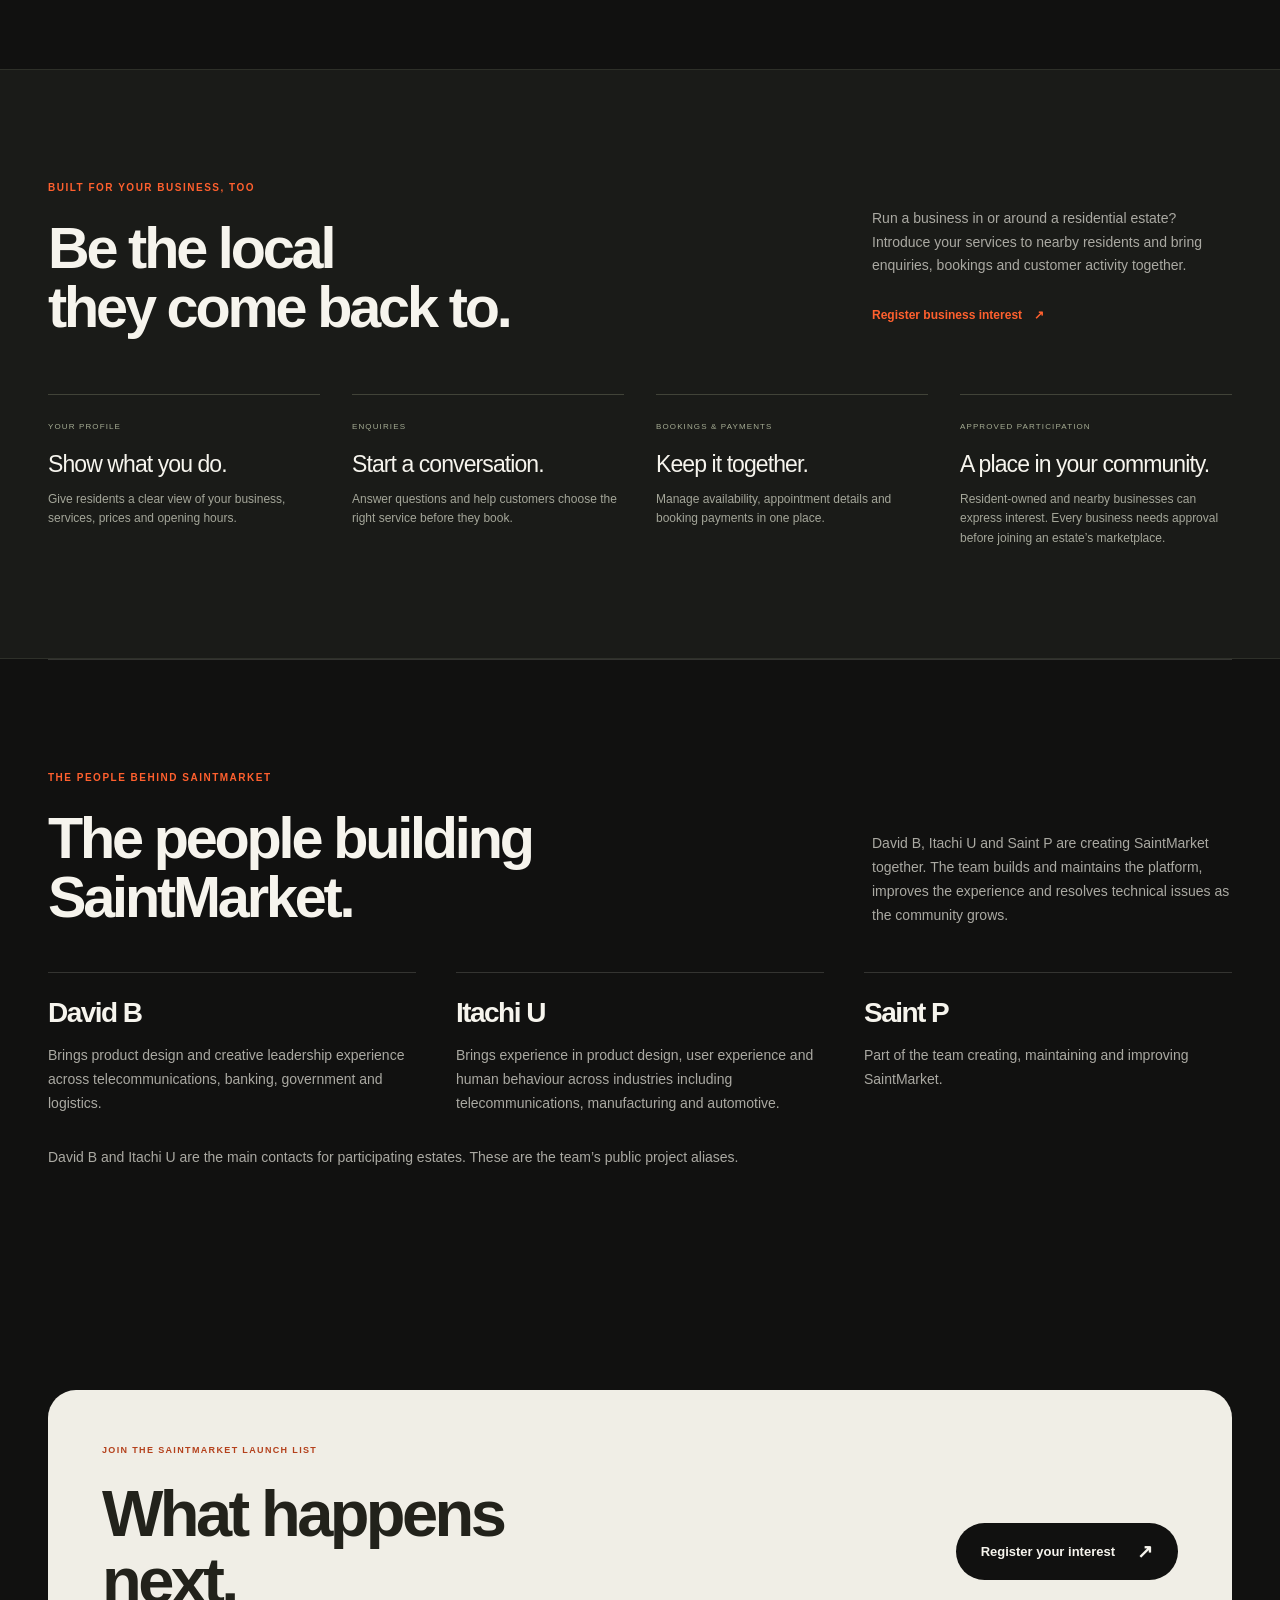
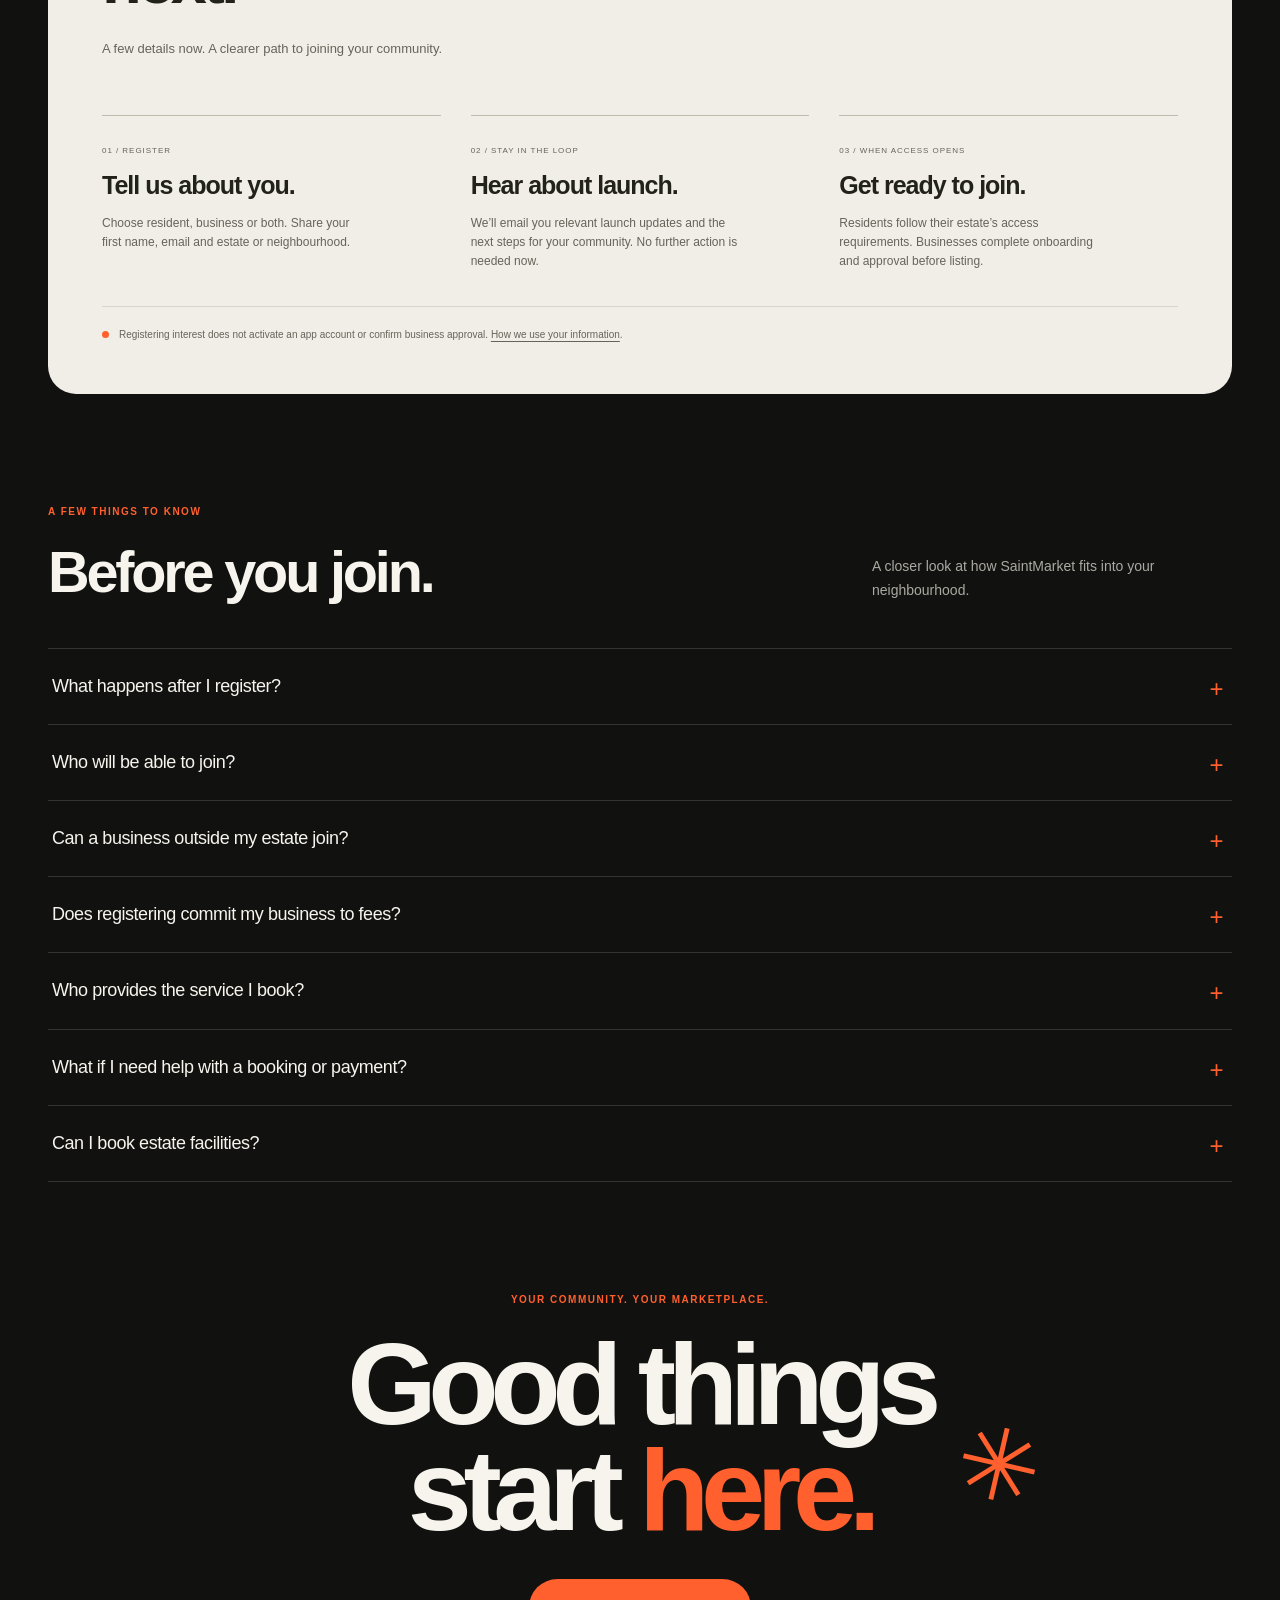
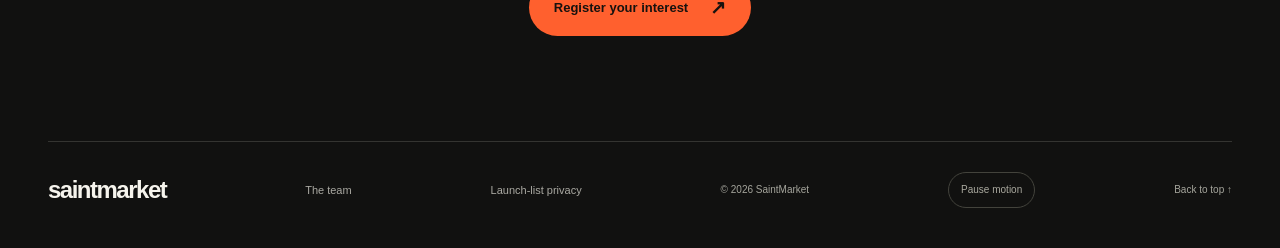
==== commit 4dee45d3: "Clean up SaintMarket previews and add team and privacy information" ====
--- a/saintmarket 2/index.html
+++ b/saintmarket 2/index.html
@@ -11,8 +11,8 @@
 <meta property="og:url" content="https://saintmarket.vercel.app/">
 <meta name="theme-color" content="#111110">
 <link rel="icon" href="assets/favicon.svg" type="image/svg+xml">
-<link rel="stylesheet" href="styles.css?v=8-signup">
-<script src="app.js?v=8-signup" defer></script>
+<link rel="stylesheet" href="styles.css?v=9-trust">
+<script src="app.js?v=9-trust" defer></script>
 </head>
 <body>
 <div class="reading-progress" aria-hidden="true"><span></span></div>
@@ -35,8 +35,8 @@
 </div>
 <div class="hero-stage" aria-label="SaintMarket app preview">
 <div class="orbit orbit-one" aria-hidden="true"></div><div class="orbit orbit-two" aria-hidden="true"></div><div class="hero-glow" aria-hidden="true"></div>
-<div class="device hero-back"><img src="assets/discover-v5.webp" width="804" height="1748" alt="Discover nearby businesses on the SaintMarket map" fetchpriority="high"></div>
-<div class="device hero-front"><img src="assets/booking-v5.webp" width="804" height="1752" alt="SaintMarket design preview showing appointment dates and available times" fetchpriority="high"></div>
+<div class="device hero-back"><img src="assets/discover-v9.webp" width="851" height="1849" alt="Discover nearby businesses on the SaintMarket map" fetchpriority="high"></div>
+<div class="device hero-front"><img src="assets/booking-v9.webp" width="850" height="1851" alt="SaintMarket design preview showing appointment dates and available times" fetchpriority="high"></div>
 <div class="floating-note note-top"><span class="note-icon" aria-hidden="true">↗</span><span>Good things.<br> <strong>Closer than you think.</strong></span></div>
 <div class="floating-note note-bottom"><span class="status-dot" aria-hidden="true"></span><span>Your neighbourhood,<br> <strong>closer together.</strong></span></div>
 <span class="stage-caption">A LITTLE LOOK INSIDE SAINTMARKET</span>
@@ -62,17 +62,17 @@
 </div>
 <div class="feature-panel" id="feature-panel" role="tabpanel" tabindex="0" aria-labelledby="tab-discover">
 <div class="panel-copy"><span class="chapter" id="feature-number">DISCOVER</span><h3 id="feature-title">Your next favourite.<br> Just around the corner.</h3><p id="feature-description">From a fresh set of nails to your next fitness session, find approved businesses nearby. Browse services and prices, explore profiles and choose what fits your day.</p><ul id="feature-points"><li>Explore businesses on the map</li><li>Find the services that fit your day</li><li>Explore services, prices and opening times</li></ul><a class="round-link" href="#features">Take a closer look <span aria-hidden="true">↘</span></a></div>
-<div class="panel-stage"><div class="panel-ring" aria-hidden="true"></div><span class="panel-big-word" id="feature-word" aria-hidden="true">nearby.</span><div class="device panel-secondary"><img id="feature-secondary" src="assets/salon-v5.webp" width="804" height="1750" alt="Local nail studio profile, reviews and services" loading="lazy"></div><div class="device panel-primary"><img id="feature-primary" src="assets/discover-v5.webp" width="804" height="1748" alt="Map of local businesses with category filters" loading="lazy"></div><div class="panel-tag"><span class="status-dot" aria-hidden="true"></span><span id="feature-tag">A whole neighbourhood to discover</span></div></div>
+<div class="panel-stage"><div class="panel-ring" aria-hidden="true"></div><span class="panel-big-word" id="feature-word" aria-hidden="true">nearby.</span><div class="device panel-secondary"><img id="feature-secondary" src="assets/salon-v9.webp" width="850" height="1850" alt="Illustrative beauty studio profile and example services" loading="lazy"></div><div class="device panel-primary"><img id="feature-primary" src="assets/discover-v9.webp" width="851" height="1849" alt="Map of local businesses with category filters" loading="lazy"></div><div class="panel-tag"><span class="status-dot" aria-hidden="true"></span><span id="feature-tag">A whole neighbourhood to discover</span></div></div>
 </div>
-<p class="screen-caption">A preview of the SaintMarket app. Screens show product designs; listings and availability may differ at launch.</p>
+<p class="screen-caption">Illustrative app previews. Businesses, conversations, prices and dates are examples; availability may differ at launch.</p>
 </section>
 <section class="feature-stories wrap" id="features">
 <div class="section-heading"><div><p class="eyebrow">02 / LITTLE THINGS. BETTER DAYS.</p><h2>Life happens locally.</h2></div><p>From your first browse to your next booking.<br> Every part of your day, a little closer.</p></div>
 <div class="story-grid">
-<article class="story story-shop"><div class="story-copy"><span class="story-kicker">MEET YOUR LOCAL BUSINESSES</span><h3>Small businesses.<br> Big discoveries.</h3><p>Explore approved businesses, from resident-owned services to nearby favourites. See what they offer and ask a question before you book.</p></div><div class="story-art shop-art"><span class="art-outline" aria-hidden="true">LOCAL</span><div class="device story-device"><img src="assets/salon-v5.webp" alt="Design preview of a local salon profile and its services" width="804" height="1750" loading="lazy"></div><span class="art-sticker" aria-hidden="true">GOOD FINDS<br> RIGHT HERE ↗</span></div></article>
-<article class="story story-book"><div class="story-copy"><span class="story-kicker">MAKE TIME FOR YOU</span><h3>Your plans.<br> A few taps away.</h3><p>Choose a professional, check availability and see the price and cancellation terms before confirming your appointment.</p></div><div class="story-art booking-art"><div class="device booking-back"><img src="assets/booking-v5.webp" alt="Appointment calendar with professional and available times" width="804" height="1752" loading="lazy"></div><div class="device booking-front"><img src="assets/confirmed-v5.webp" alt="Appointment confirmation screen saying You're booked" width="804" height="1752" loading="lazy"></div></div></article>
-<article class="story story-track"><div class="story-copy"><span class="story-kicker">KEEP THE DETAILS TOGETHER</span><h3>Your booking.<br> All in one place.</h3><p>Pay for your booking and keep the confirmation and transaction details close. If plans change, find the business and the information you need to follow up.</p></div><div class="story-art tracking-art"><div class="route-path" aria-hidden="true"></div><div class="device story-device"><img src="assets/confirmed-v5.webp" alt="Design preview of a confirmed appointment in SaintMarket" width="804" height="1752" loading="lazy"></div><div class="delivery-label"><span aria-hidden="true">↗</span> Your details, all together</div></div></article>
-<article class="story story-community"><div class="story-copy"><span class="story-kicker">MORE THAN A PLACE TO LIVE</span><h3>Find your people.<br> Feel at home.</h3><p>Swap local recommendations, find people with shared interests and take part in neighbourhood conversations. Make more of the place you call home.</p></div><div class="story-art community-art"><span class="community-circle circle-one" aria-hidden="true"></span><span class="community-circle circle-two" aria-hidden="true"></span><div class="device story-device"><img src="assets/community-v5.webp" alt="SaintMarket community feed with groups and local conversations" width="804" height="1748" loading="lazy"></div><span class="community-sticker" aria-hidden="true">hello,<br> neighbour.</span></div></article>
+<article class="story story-shop"><div class="story-copy"><span class="story-kicker">MEET YOUR LOCAL BUSINESSES</span><h3>Small businesses.<br> Big discoveries.</h3><p>Explore approved businesses, from resident-owned services to nearby favourites. See what they offer and ask a question before you book.</p></div><div class="story-art shop-art"><span class="art-outline" aria-hidden="true">LOCAL</span><div class="device story-device"><img src="assets/salon-v9.webp" alt="Design preview of a local salon profile and its services" width="850" height="1850" loading="lazy"></div><span class="art-sticker" aria-hidden="true">GOOD FINDS<br> RIGHT HERE ↗</span></div></article>
+<article class="story story-book"><div class="story-copy"><span class="story-kicker">MAKE TIME FOR YOU</span><h3>Your plans.<br> A few taps away.</h3><p>Choose a professional, check availability and see the price and cancellation terms before confirming your appointment.</p></div><div class="story-art booking-art"><div class="device booking-back"><img src="assets/booking-v9.webp" alt="Appointment calendar with professional and available times" width="850" height="1851" loading="lazy"></div><div class="device booking-front"><img src="assets/confirmed-v9.webp" alt="Appointment confirmation screen saying You're booked" width="850" height="1851" loading="lazy"></div></div></article>
+<article class="story story-track"><div class="story-copy"><span class="story-kicker">KEEP THE DETAILS TOGETHER</span><h3>Your booking.<br> All in one place.</h3><p>Pay for your booking and keep the confirmation and transaction details close. If plans change, find the business and the information you need to follow up.</p></div><div class="story-art tracking-art"><div class="route-path" aria-hidden="true"></div><div class="device story-device"><img src="assets/confirmed-v9.webp" alt="Design preview of a confirmed appointment in SaintMarket" width="850" height="1851" loading="lazy"></div><div class="delivery-label"><span aria-hidden="true">↗</span> Your details, all together</div></div></article>
+<article class="story story-community"><div class="story-copy"><span class="story-kicker">MORE THAN A PLACE TO LIVE</span><h3>Find your people.<br> Feel at home.</h3><p>Swap local recommendations, find people with shared interests and take part in neighbourhood conversations. Make more of the place you call home.</p></div><div class="story-art community-art"><span class="community-circle circle-one" aria-hidden="true"></span><span class="community-circle circle-two" aria-hidden="true"></span><div class="device story-device"><img src="assets/community-v9.webp" alt="SaintMarket community feed with groups and local conversations" width="850" height="1850" loading="lazy"></div><span class="community-sticker" aria-hidden="true">hello,<br> neighbour.</span></div></article>
 </div>
 </section>
 
@@ -88,9 +88,14 @@
 <article><span>BOOKINGS &amp; PAYMENTS</span><h3>Keep it together.</h3><p>Manage availability, appointment details and booking payments in one place.</p></article>
 <article><span>APPROVED PARTICIPATION</span><h3>A place in your community.</h3><p>Resident-owned and nearby businesses can express interest. Every business needs approval before joining an estate’s marketplace.</p></article>
 </div></div></section>
+<section class="team-section wrap section-space" id="team" aria-labelledby="team-title">
+<div class="section-heading"><div><p class="eyebrow">THE PEOPLE BEHIND SAINTMARKET</p><h2 id="team-title">The people building<br> SaintMarket.</h2></div><p>David B, Itachi U and Saint P are creating SaintMarket together. The team builds and maintains the platform, improves the experience and resolves technical issues as the community grows.</p></div>
+<div class="team-grid"><article><h3>David B</h3><p>Brings product design and creative leadership experience across telecommunications, banking, government and logistics.</p></article><article><h3>Itachi U</h3><p>Brings experience in product design, user experience and human behaviour across industries including telecommunications, manufacturing and automotive.</p></article><article><h3>Saint P</h3><p>Part of the team creating, maintaining and improving SaintMarket.</p></article></div>
+<p class="team-note">David B and Itachi U are the main contacts for participating estates. These are the team’s public project aliases.</p>
+</section>
 <section id="join" class="join wrap section-space" aria-labelledby="join-title"><div class="join-card"><div class="join-top"><div><p class="eyebrow">JOIN THE SAINTMARKET LAUNCH LIST</p><h2 id="join-title">What happens<br> next.</h2><p>A few details now. A clearer path to joining your community.</p></div><a class="button button-dark" href="https://tally.so/r/VL27Kj" target="_blank" rel="noopener noreferrer">Register your interest <span aria-hidden="true">↗</span></a></div>
 <ol class="offer-grid next-steps"><li><span>01 / REGISTER</span><strong>Tell us about you.</strong><p>Choose resident, business or both. Share your first name, email and estate or neighbourhood.</p></li><li><span>02 / STAY IN THE LOOP</span><strong>Hear about launch.</strong><p>We’ll email you relevant launch updates and the next steps for your community. No further action is needed now.</p></li><li><span>03 / WHEN ACCESS OPENS</span><strong>Get ready to join.</strong><p>Residents follow their estate’s access requirements. Businesses complete onboarding and approval before listing.</p></li></ol>
-<div class="join-foot"><span class="status-dot" aria-hidden="true"></span> Registering interest does not activate an app account or confirm business approval.</div></div></section>
+<div class="join-foot"><span class="status-dot" aria-hidden="true"></span><span>Registering interest does not activate an app account or confirm business approval. <a href="privacy.html">How we use your information</a>.</span></div></div></section>
 <section class="faq-section wrap" id="questions" aria-labelledby="questions-title">
 <div class="section-heading"><div><p class="eyebrow">A FEW THINGS TO KNOW</p><h2 id="questions-title">Before you join.</h2></div><p>A closer look at how SaintMarket fits into your neighbourhood.</p></div>
 <div class="faq-list">
@@ -104,5 +109,5 @@
 </div></section>
 <section class="closing wrap"><p class="eyebrow">YOUR COMMUNITY. YOUR MARKETPLACE.</p><h2>Good things<br> start <em>here.</em><span class="closing-spark" aria-hidden="true">✳</span></h2><a class="button button-orange" href="https://tally.so/r/VL27Kj" target="_blank" rel="noopener noreferrer">Register your interest <span aria-hidden="true">↗</span></a></section>
 </main>
-<footer class="wrap"><a href="#" class="wordmark">saintmarket</a><p>BUILT FOR LOCAL.</p><span>© 2026 SaintMarket</span><button class="motion-toggle" type="button" aria-pressed="false" hidden>Pause motion</button><a href="#">Back to top ↑</a></footer>
+<footer class="wrap"><a href="#" class="wordmark">saintmarket</a><a class="footer-link" href="#team">The team</a><a class="footer-link" href="privacy.html">Launch-list privacy</a><span>© 2026 SaintMarket</span><button class="motion-toggle" type="button" aria-pressed="false" hidden>Pause motion</button><a href="#">Back to top ↑</a></footer>
 </body></html>
--- a/saintmarket 2/styles.css
+++ b/saintmarket 2/styles.css
@@ -63,3 +63,7 @@
 @media(max-width:1100px){.business-grid{grid-template-columns:repeat(2,1fr)}}
 @media(max-width:580px){.app-steps>li{padding:24px 4px}.app-steps>li+li{border-left:0;border-top:1px solid var(--line)}.app-steps span{text-align:left;max-width:none;margin-inline:0}.app-steps .step-number{margin:0 0 10px}.app-steps li>span:last-child{max-width:290px;margin-top:10px;font-size:12px}.app-steps strong{font-size:34px}.next-steps>li{padding-top:20px}}
 @media(max-width:360px){.business-grid{grid-template-columns:1fr}}
+
+/* Team and launch-list privacy content. */
+.team-section{border-top:1px solid var(--line)}.team-grid{display:grid;grid-template-columns:repeat(3,1fr);gap:40px}.team-grid article{border-top:1px solid var(--line);padding-top:24px}.team-grid h3{font-size:28px;margin-bottom:15px}.team-grid p,.team-note{font-size:14px;color:var(--muted);line-height:1.7}.team-note{margin-top:30px;max-width:740px}.join-foot a,.privacy-page a:not(.button){text-decoration:underline;text-underline-offset:3px}.footer-link{font-size:11px;color:var(--muted)}.privacy-page{max-width:820px;padding-top:65px;padding-bottom:100px}.privacy-page h1{font-size:clamp(40px,6vw,72px);line-height:1.05}.privacy-intro{font-size:19px;color:var(--muted);margin-top:25px}.privacy-date{font-size:12px;color:var(--muted);margin-top:20px}.privacy-page section{border-top:1px solid var(--line);padding-top:28px;margin-top:36px}.privacy-page h2{font-size:28px;line-height:1.2;margin-bottom:18px}.privacy-page section p{font-size:16px;color:#c4c3bd;line-height:1.75;margin-top:14px}.privacy-page .button{margin-top:36px}.privacy-page a:not(.button){color:var(--ink)}
+@media(max-width:580px){.team-grid{grid-template-columns:1fr;gap:28px}.team-grid h3{font-size:26px}.privacy-page{padding-top:35px;padding-bottom:65px}.privacy-intro{font-size:17px}.privacy-page section p{font-size:14px}.privacy-page h2{font-size:25px}footer .footer-link{min-height:32px;display:flex;align-items:center}}
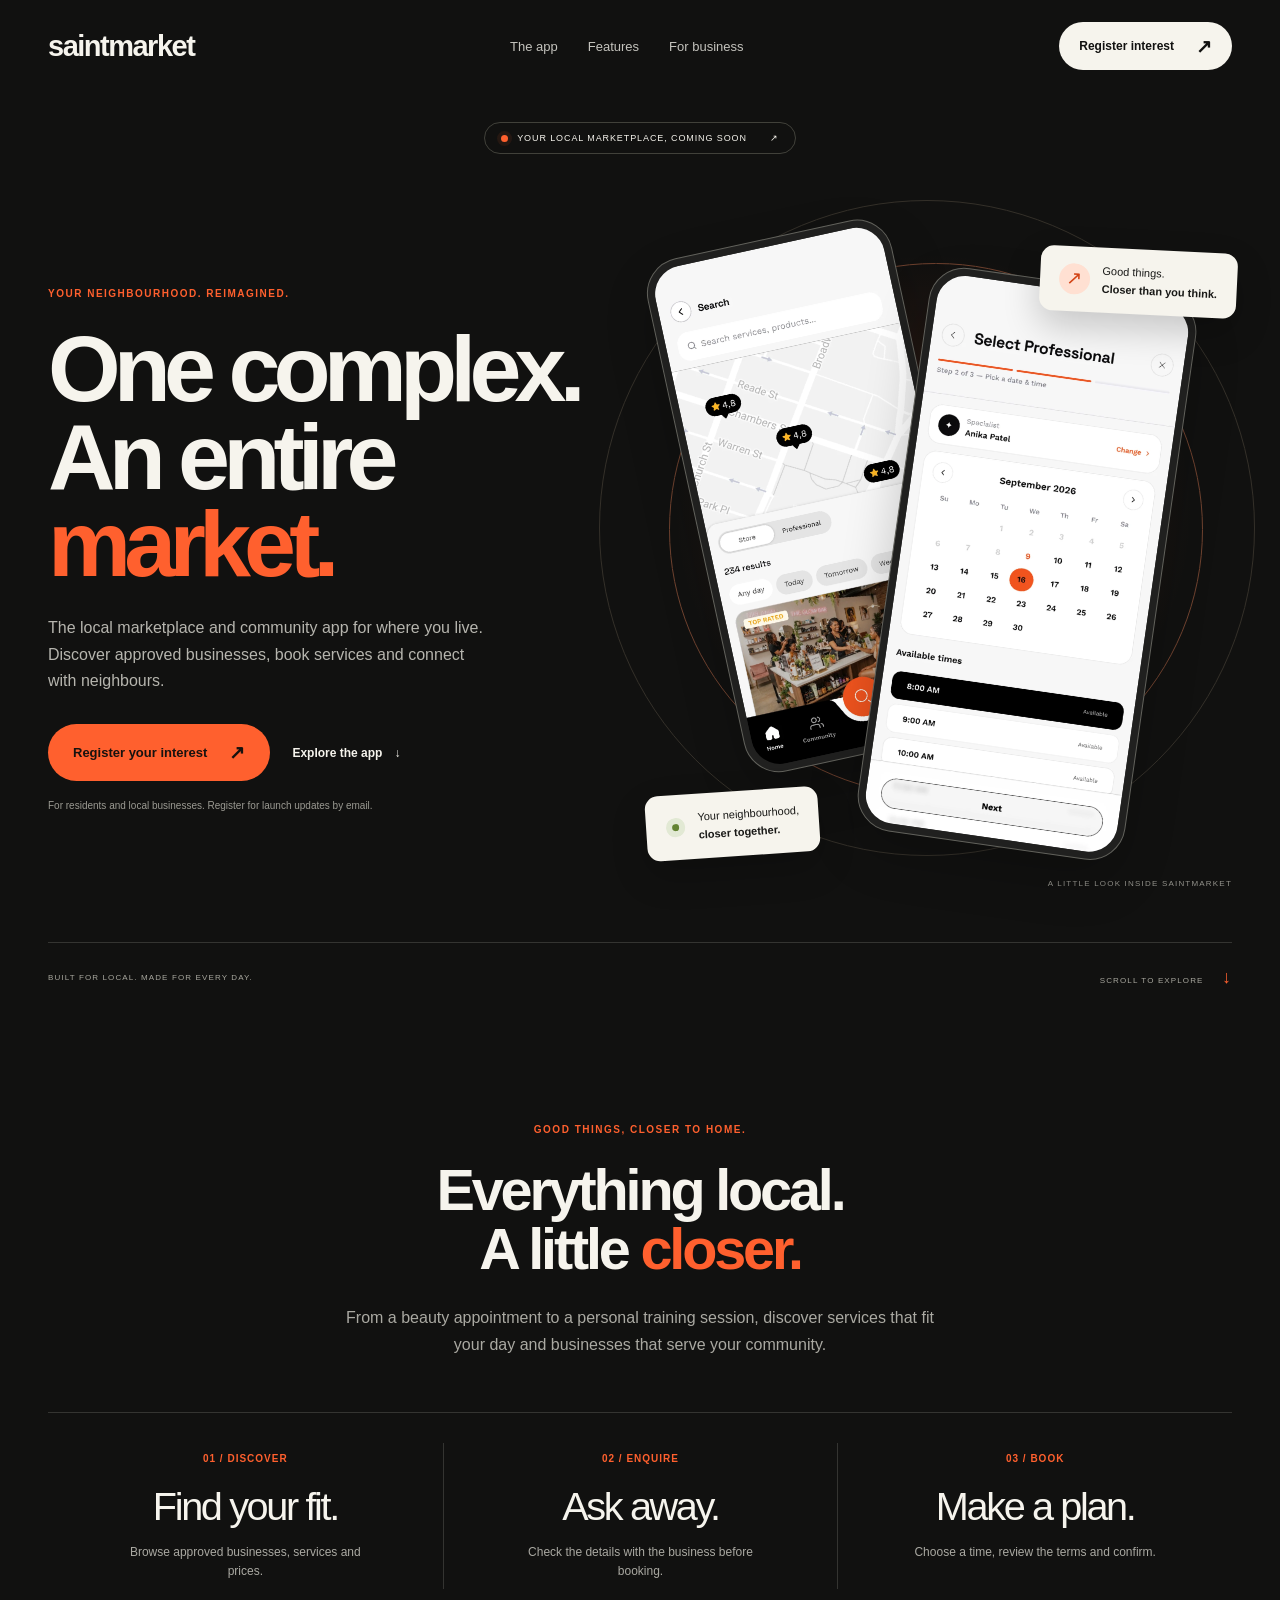
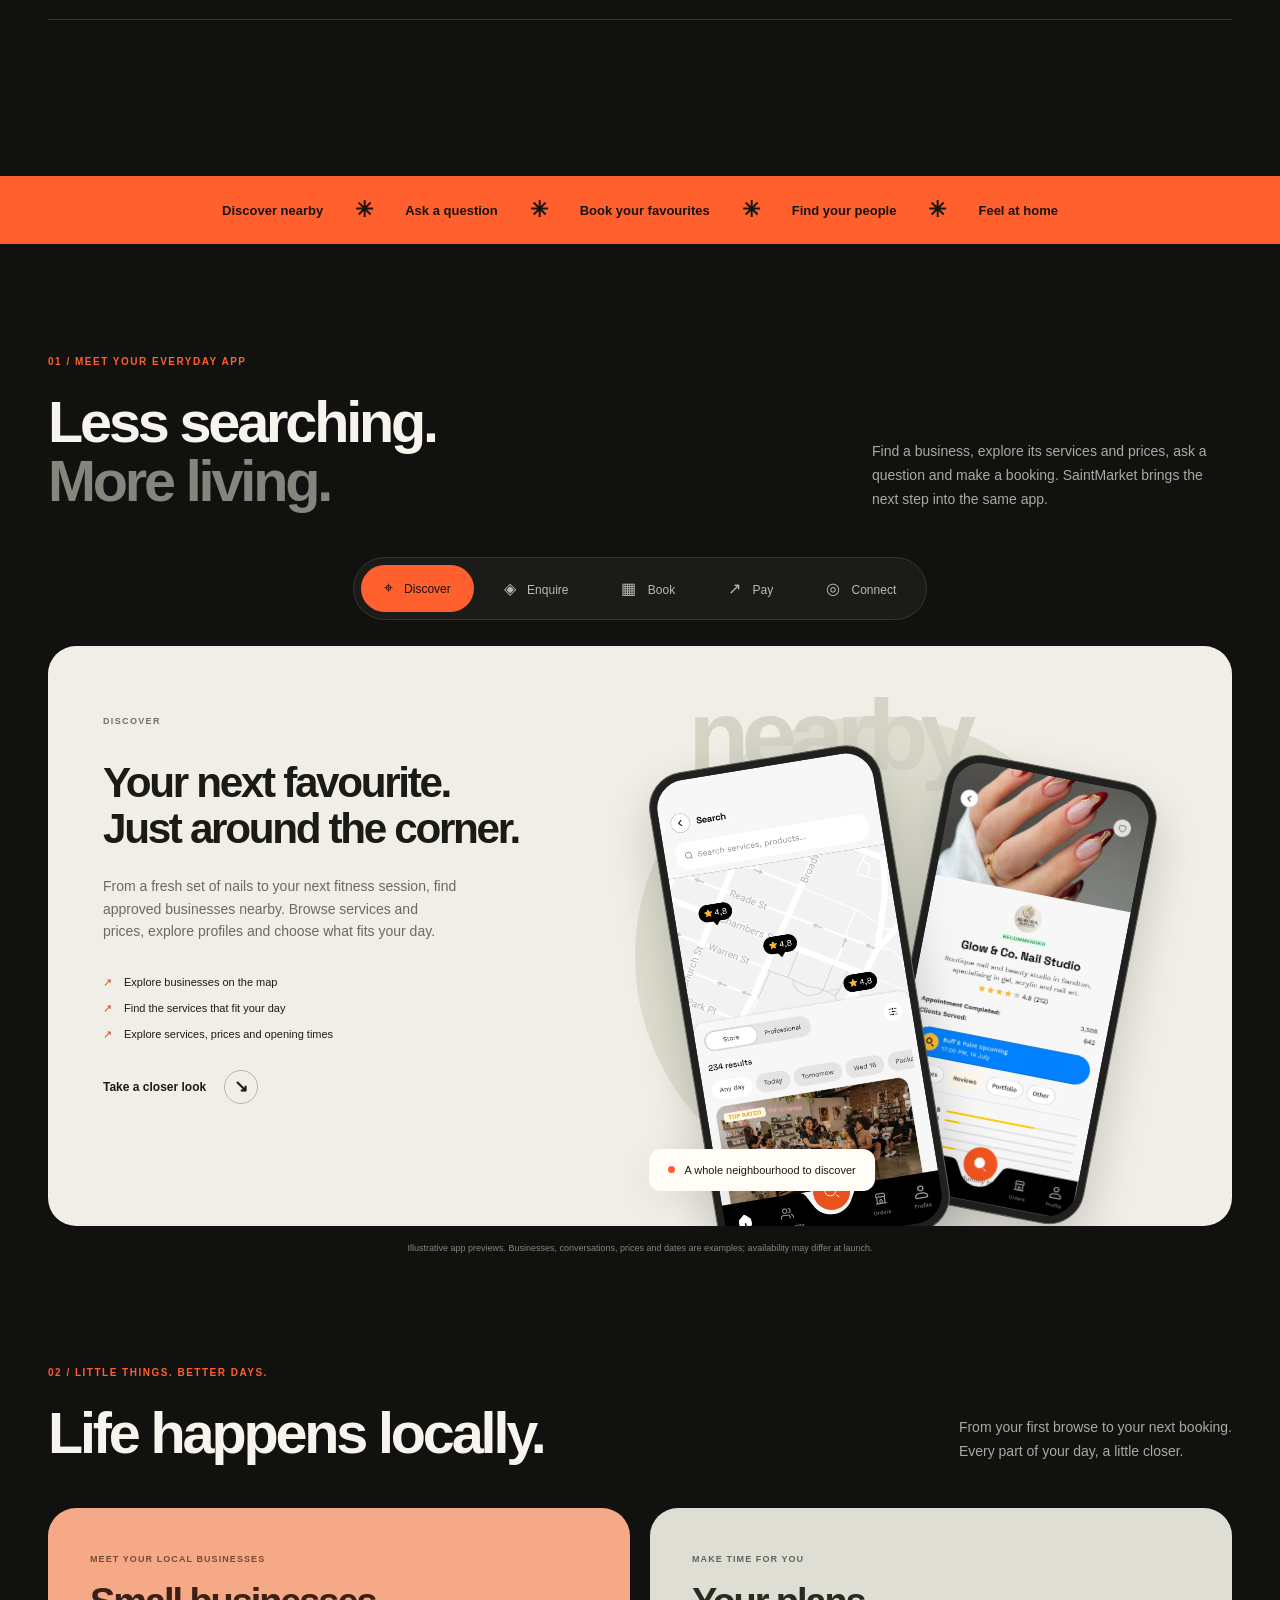
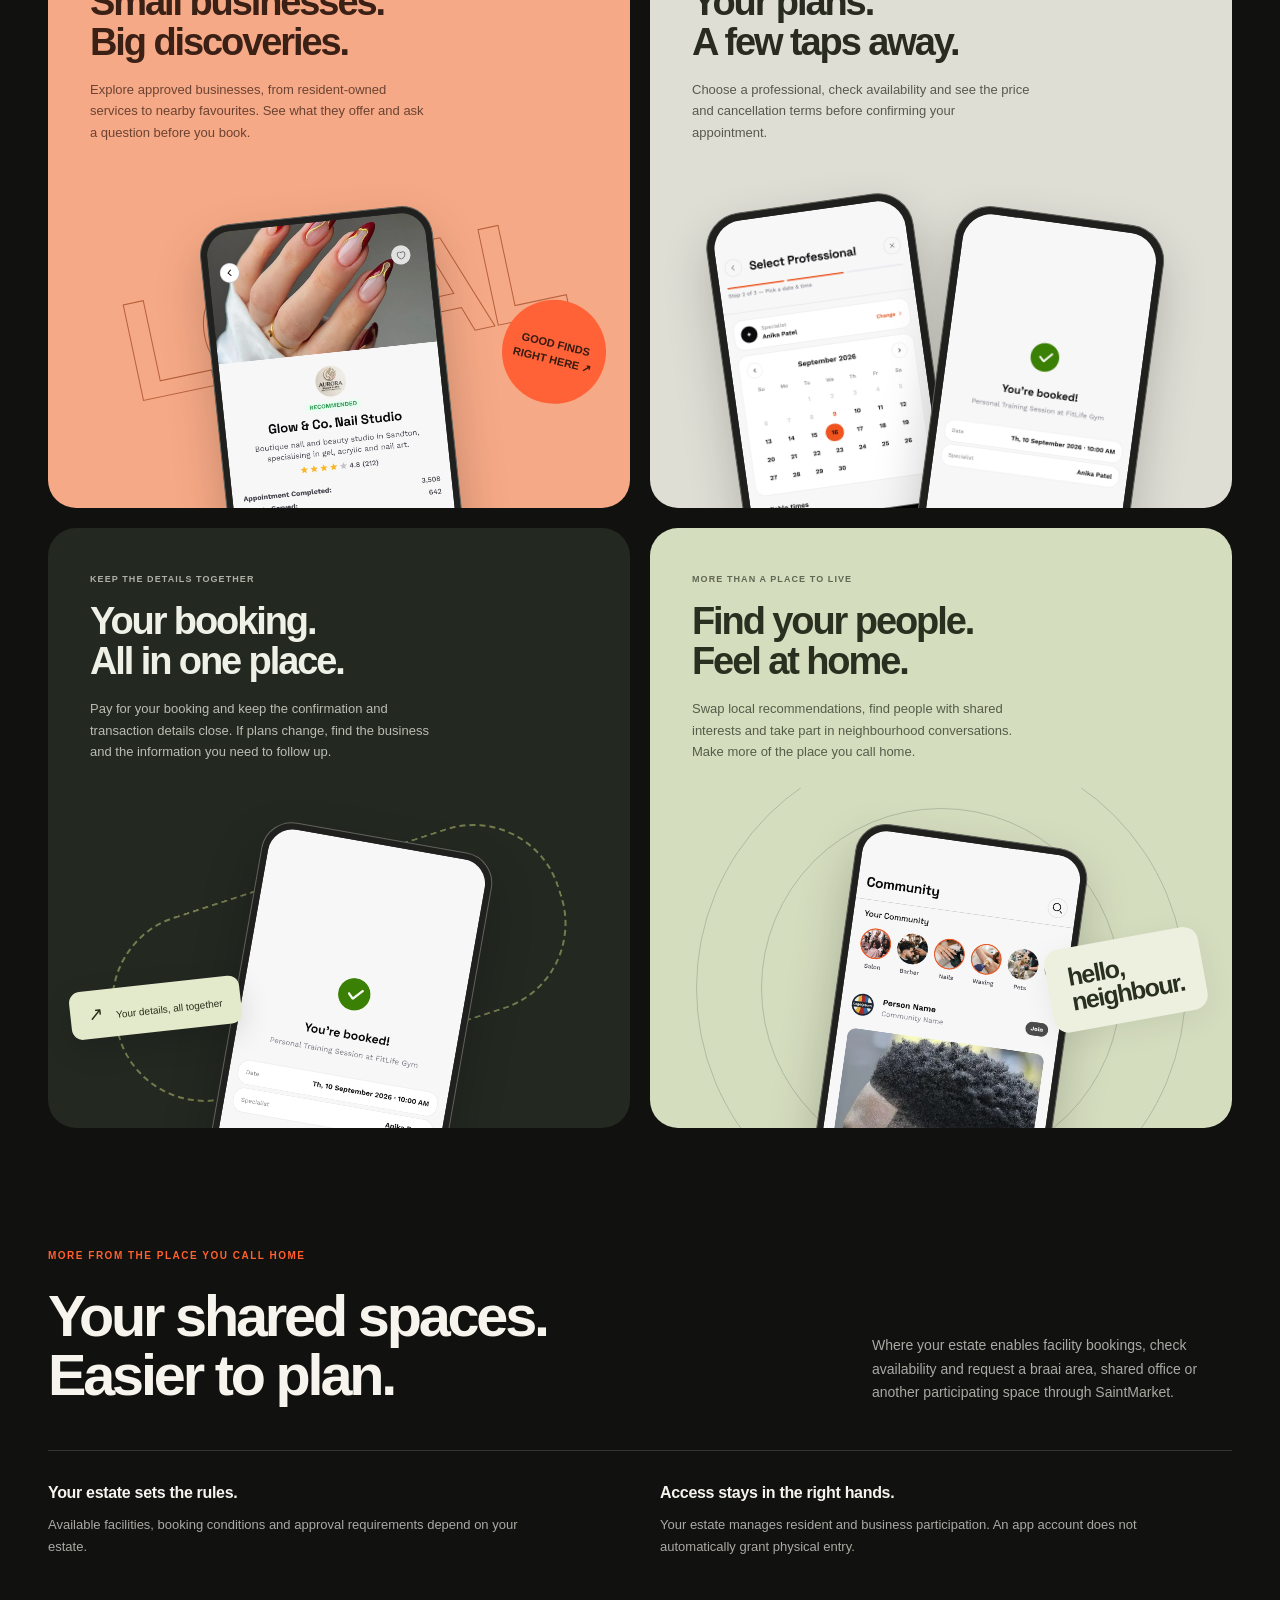
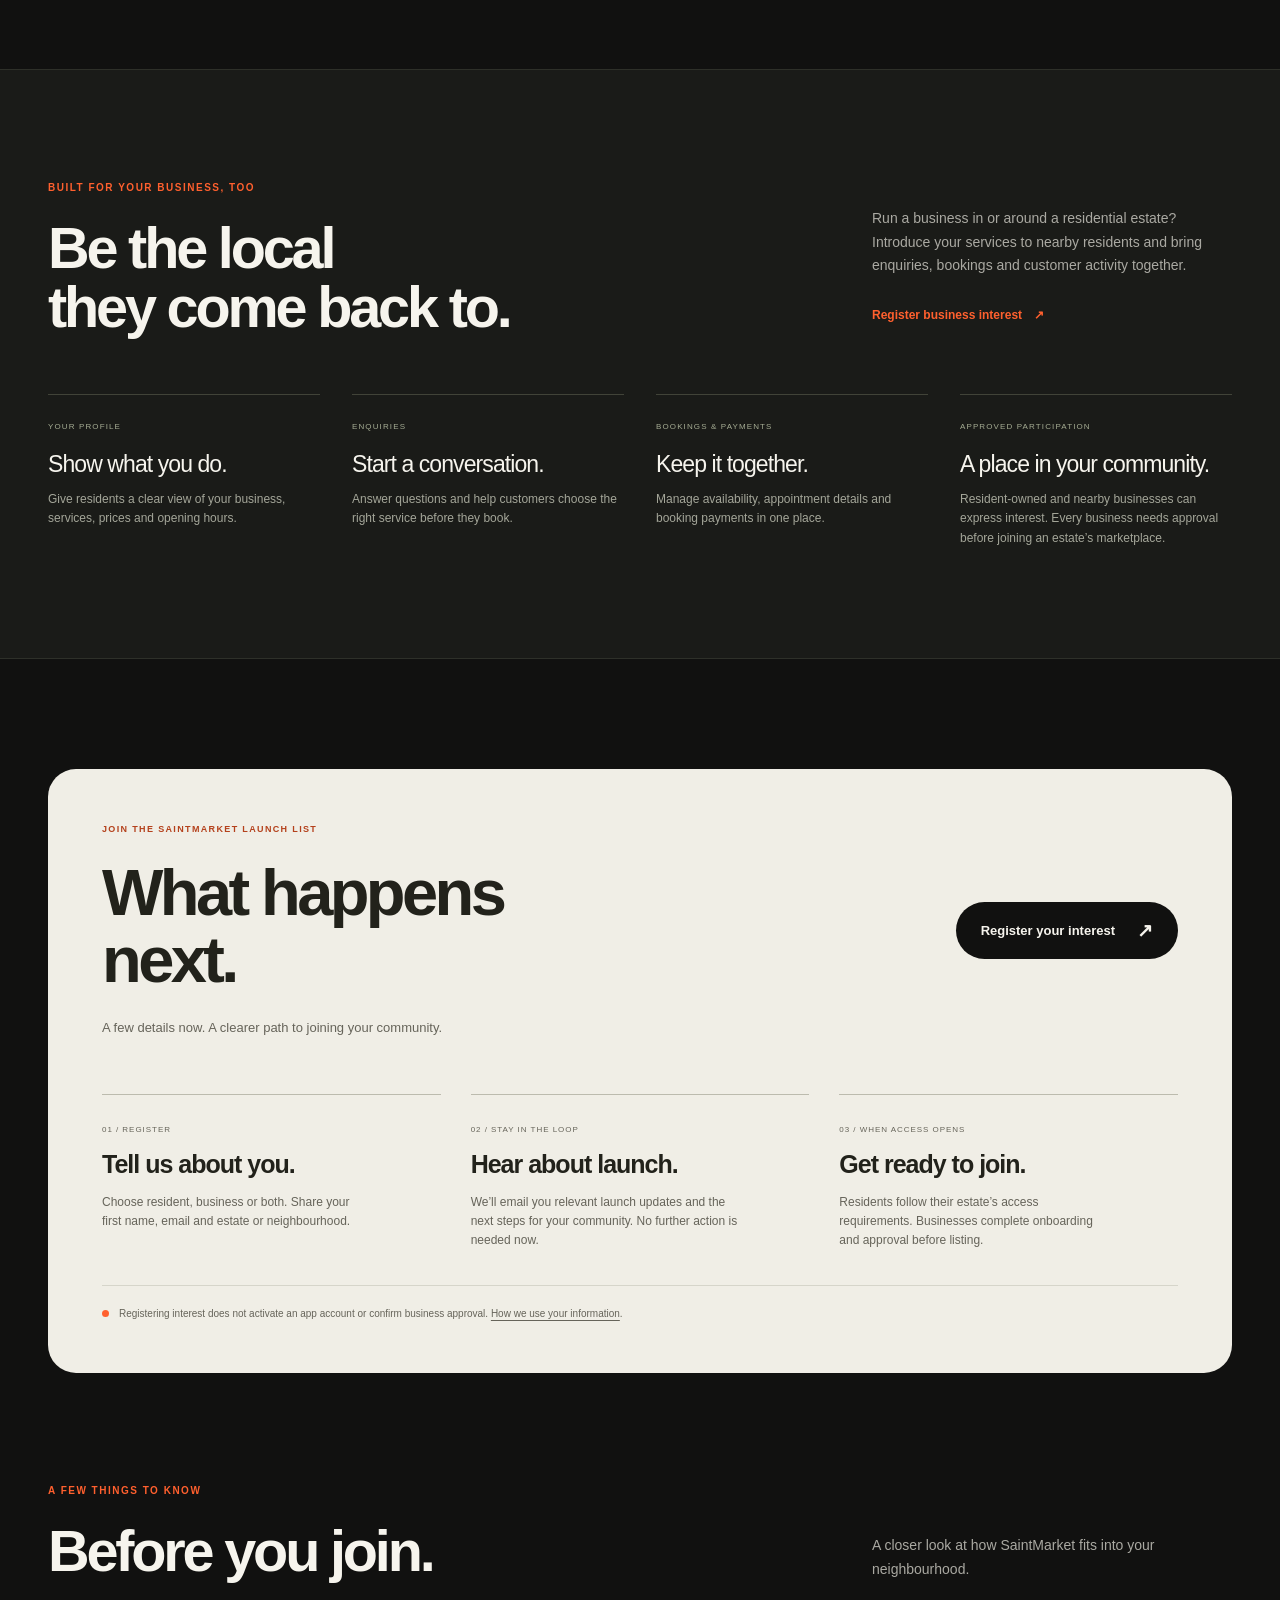
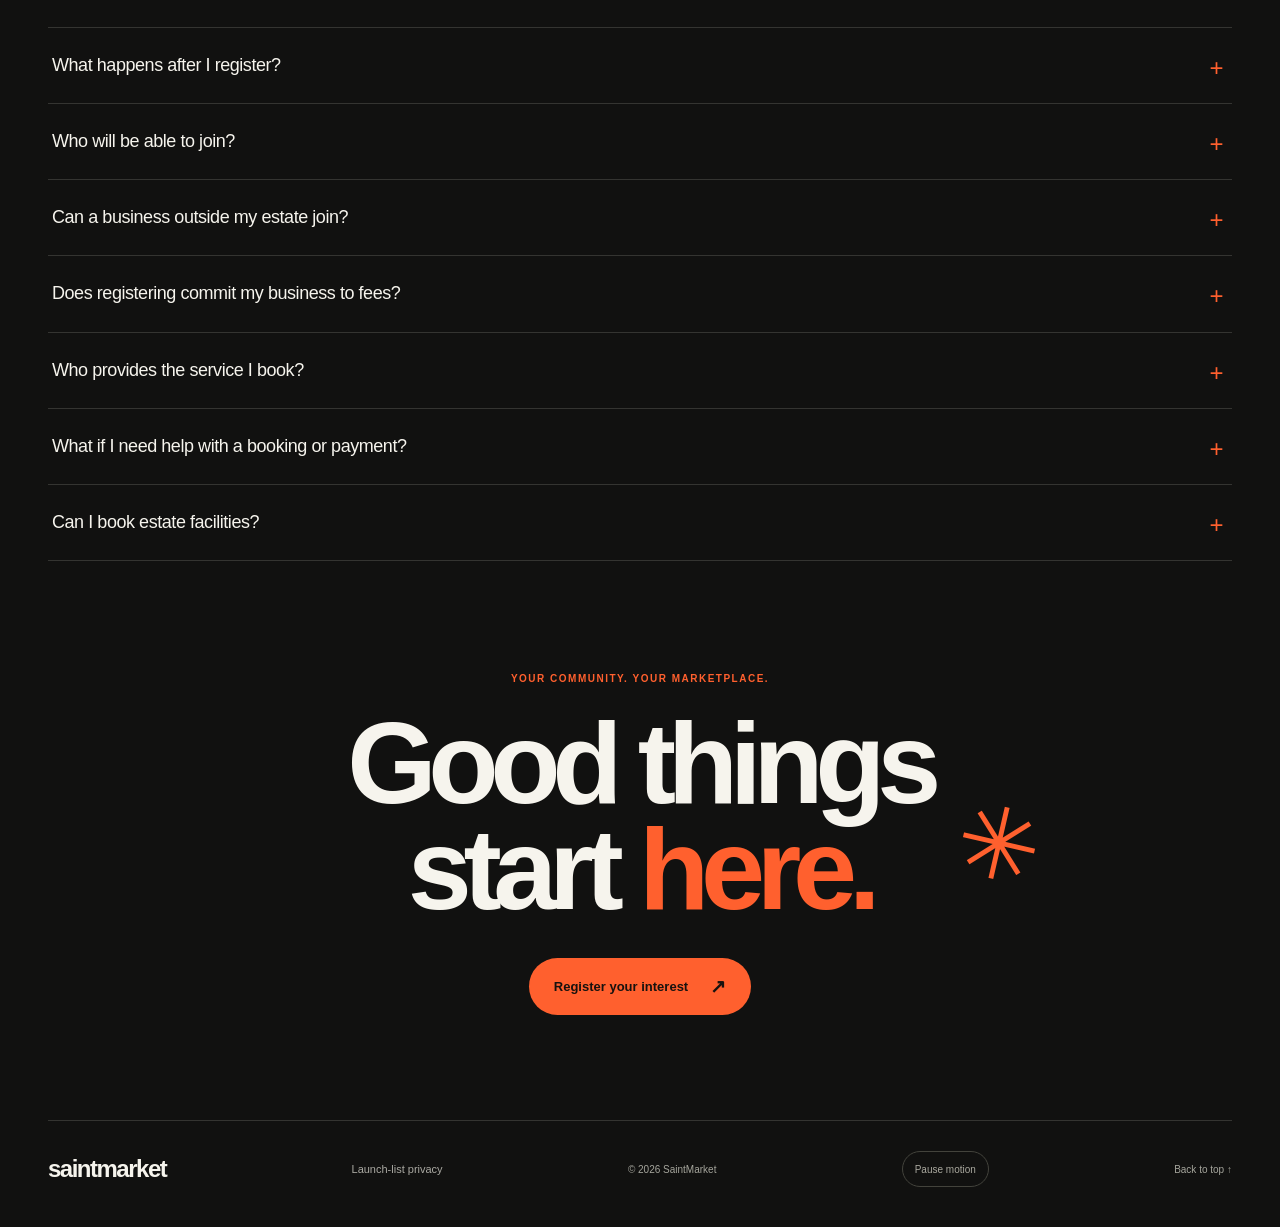
==== commit e8e80859: "Remove team section and restore original SaintMarket screenshots" ====
--- a/saintmarket 2/index.html
+++ b/saintmarket 2/index.html
@@ -11,8 +11,8 @@
 <meta property="og:url" content="https://saintmarket.vercel.app/">
 <meta name="theme-color" content="#111110">
 <link rel="icon" href="assets/favicon.svg" type="image/svg+xml">
-<link rel="stylesheet" href="styles.css?v=9-trust">
-<script src="app.js?v=9-trust" defer></script>
+<link rel="stylesheet" href="styles.css?v=10-originals">
+<script src="app.js?v=10-originals" defer></script>
 </head>
 <body>
 <div class="reading-progress" aria-hidden="true"><span></span></div>
@@ -35,8 +35,8 @@
 </div>
 <div class="hero-stage" aria-label="SaintMarket app preview">
 <div class="orbit orbit-one" aria-hidden="true"></div><div class="orbit orbit-two" aria-hidden="true"></div><div class="hero-glow" aria-hidden="true"></div>
-<div class="device hero-back"><img src="assets/discover-v9.webp" width="851" height="1849" alt="Discover nearby businesses on the SaintMarket map" fetchpriority="high"></div>
-<div class="device hero-front"><img src="assets/booking-v9.webp" width="850" height="1851" alt="SaintMarket design preview showing appointment dates and available times" fetchpriority="high"></div>
+<div class="device hero-back"><img src="assets/discover-v5.webp" width="804" height="1748" alt="Discover nearby businesses on the SaintMarket map" fetchpriority="high"></div>
+<div class="device hero-front"><img src="assets/booking-v5.webp" width="804" height="1752" alt="SaintMarket design preview showing appointment dates and available times" fetchpriority="high"></div>
 <div class="floating-note note-top"><span class="note-icon" aria-hidden="true">↗</span><span>Good things.<br> <strong>Closer than you think.</strong></span></div>
 <div class="floating-note note-bottom"><span class="status-dot" aria-hidden="true"></span><span>Your neighbourhood,<br> <strong>closer together.</strong></span></div>
 <span class="stage-caption">A LITTLE LOOK INSIDE SAINTMARKET</span>
@@ -62,17 +62,17 @@
 </div>
 <div class="feature-panel" id="feature-panel" role="tabpanel" tabindex="0" aria-labelledby="tab-discover">
 <div class="panel-copy"><span class="chapter" id="feature-number">DISCOVER</span><h3 id="feature-title">Your next favourite.<br> Just around the corner.</h3><p id="feature-description">From a fresh set of nails to your next fitness session, find approved businesses nearby. Browse services and prices, explore profiles and choose what fits your day.</p><ul id="feature-points"><li>Explore businesses on the map</li><li>Find the services that fit your day</li><li>Explore services, prices and opening times</li></ul><a class="round-link" href="#features">Take a closer look <span aria-hidden="true">↘</span></a></div>
-<div class="panel-stage"><div class="panel-ring" aria-hidden="true"></div><span class="panel-big-word" id="feature-word" aria-hidden="true">nearby.</span><div class="device panel-secondary"><img id="feature-secondary" src="assets/salon-v9.webp" width="850" height="1850" alt="Illustrative beauty studio profile and example services" loading="lazy"></div><div class="device panel-primary"><img id="feature-primary" src="assets/discover-v9.webp" width="851" height="1849" alt="Map of local businesses with category filters" loading="lazy"></div><div class="panel-tag"><span class="status-dot" aria-hidden="true"></span><span id="feature-tag">A whole neighbourhood to discover</span></div></div>
+<div class="panel-stage"><div class="panel-ring" aria-hidden="true"></div><span class="panel-big-word" id="feature-word" aria-hidden="true">nearby.</span><div class="device panel-secondary"><img id="feature-secondary" src="assets/salon-v5.webp" width="804" height="1750" alt="Illustrative beauty studio profile and example services" loading="lazy"></div><div class="device panel-primary"><img id="feature-primary" src="assets/discover-v5.webp" width="804" height="1748" alt="Map of local businesses with category filters" loading="lazy"></div><div class="panel-tag"><span class="status-dot" aria-hidden="true"></span><span id="feature-tag">A whole neighbourhood to discover</span></div></div>
 </div>
 <p class="screen-caption">Illustrative app previews. Businesses, conversations, prices and dates are examples; availability may differ at launch.</p>
 </section>
 <section class="feature-stories wrap" id="features">
 <div class="section-heading"><div><p class="eyebrow">02 / LITTLE THINGS. BETTER DAYS.</p><h2>Life happens locally.</h2></div><p>From your first browse to your next booking.<br> Every part of your day, a little closer.</p></div>
 <div class="story-grid">
-<article class="story story-shop"><div class="story-copy"><span class="story-kicker">MEET YOUR LOCAL BUSINESSES</span><h3>Small businesses.<br> Big discoveries.</h3><p>Explore approved businesses, from resident-owned services to nearby favourites. See what they offer and ask a question before you book.</p></div><div class="story-art shop-art"><span class="art-outline" aria-hidden="true">LOCAL</span><div class="device story-device"><img src="assets/salon-v9.webp" alt="Design preview of a local salon profile and its services" width="850" height="1850" loading="lazy"></div><span class="art-sticker" aria-hidden="true">GOOD FINDS<br> RIGHT HERE ↗</span></div></article>
-<article class="story story-book"><div class="story-copy"><span class="story-kicker">MAKE TIME FOR YOU</span><h3>Your plans.<br> A few taps away.</h3><p>Choose a professional, check availability and see the price and cancellation terms before confirming your appointment.</p></div><div class="story-art booking-art"><div class="device booking-back"><img src="assets/booking-v9.webp" alt="Appointment calendar with professional and available times" width="850" height="1851" loading="lazy"></div><div class="device booking-front"><img src="assets/confirmed-v9.webp" alt="Appointment confirmation screen saying You're booked" width="850" height="1851" loading="lazy"></div></div></article>
-<article class="story story-track"><div class="story-copy"><span class="story-kicker">KEEP THE DETAILS TOGETHER</span><h3>Your booking.<br> All in one place.</h3><p>Pay for your booking and keep the confirmation and transaction details close. If plans change, find the business and the information you need to follow up.</p></div><div class="story-art tracking-art"><div class="route-path" aria-hidden="true"></div><div class="device story-device"><img src="assets/confirmed-v9.webp" alt="Design preview of a confirmed appointment in SaintMarket" width="850" height="1851" loading="lazy"></div><div class="delivery-label"><span aria-hidden="true">↗</span> Your details, all together</div></div></article>
-<article class="story story-community"><div class="story-copy"><span class="story-kicker">MORE THAN A PLACE TO LIVE</span><h3>Find your people.<br> Feel at home.</h3><p>Swap local recommendations, find people with shared interests and take part in neighbourhood conversations. Make more of the place you call home.</p></div><div class="story-art community-art"><span class="community-circle circle-one" aria-hidden="true"></span><span class="community-circle circle-two" aria-hidden="true"></span><div class="device story-device"><img src="assets/community-v9.webp" alt="SaintMarket community feed with groups and local conversations" width="850" height="1850" loading="lazy"></div><span class="community-sticker" aria-hidden="true">hello,<br> neighbour.</span></div></article>
+<article class="story story-shop"><div class="story-copy"><span class="story-kicker">MEET YOUR LOCAL BUSINESSES</span><h3>Small businesses.<br> Big discoveries.</h3><p>Explore approved businesses, from resident-owned services to nearby favourites. See what they offer and ask a question before you book.</p></div><div class="story-art shop-art"><span class="art-outline" aria-hidden="true">LOCAL</span><div class="device story-device"><img src="assets/salon-v5.webp" alt="Design preview of a local salon profile and its services" width="804" height="1750" loading="lazy"></div><span class="art-sticker" aria-hidden="true">GOOD FINDS<br> RIGHT HERE ↗</span></div></article>
+<article class="story story-book"><div class="story-copy"><span class="story-kicker">MAKE TIME FOR YOU</span><h3>Your plans.<br> A few taps away.</h3><p>Choose a professional, check availability and see the price and cancellation terms before confirming your appointment.</p></div><div class="story-art booking-art"><div class="device booking-back"><img src="assets/booking-v5.webp" alt="Appointment calendar with professional and available times" width="804" height="1752" loading="lazy"></div><div class="device booking-front"><img src="assets/confirmed-v5.webp" alt="Appointment confirmation screen saying You're booked" width="804" height="1752" loading="lazy"></div></div></article>
+<article class="story story-track"><div class="story-copy"><span class="story-kicker">KEEP THE DETAILS TOGETHER</span><h3>Your booking.<br> All in one place.</h3><p>Pay for your booking and keep the confirmation and transaction details close. If plans change, find the business and the information you need to follow up.</p></div><div class="story-art tracking-art"><div class="route-path" aria-hidden="true"></div><div class="device story-device"><img src="assets/confirmed-v5.webp" alt="Design preview of a confirmed appointment in SaintMarket" width="804" height="1752" loading="lazy"></div><div class="delivery-label"><span aria-hidden="true">↗</span> Your details, all together</div></div></article>
+<article class="story story-community"><div class="story-copy"><span class="story-kicker">MORE THAN A PLACE TO LIVE</span><h3>Find your people.<br> Feel at home.</h3><p>Swap local recommendations, find people with shared interests and take part in neighbourhood conversations. Make more of the place you call home.</p></div><div class="story-art community-art"><span class="community-circle circle-one" aria-hidden="true"></span><span class="community-circle circle-two" aria-hidden="true"></span><div class="device story-device"><img src="assets/community-v5.webp" alt="SaintMarket community feed with groups and local conversations" width="804" height="1750" loading="lazy"></div><span class="community-sticker" aria-hidden="true">hello,<br> neighbour.</span></div></article>
 </div>
 </section>
 
@@ -88,11 +88,6 @@
 <article><span>BOOKINGS &amp; PAYMENTS</span><h3>Keep it together.</h3><p>Manage availability, appointment details and booking payments in one place.</p></article>
 <article><span>APPROVED PARTICIPATION</span><h3>A place in your community.</h3><p>Resident-owned and nearby businesses can express interest. Every business needs approval before joining an estate’s marketplace.</p></article>
 </div></div></section>
-<section class="team-section wrap section-space" id="team" aria-labelledby="team-title">
-<div class="section-heading"><div><p class="eyebrow">THE PEOPLE BEHIND SAINTMARKET</p><h2 id="team-title">The people building<br> SaintMarket.</h2></div><p>David B, Itachi U and Saint P are creating SaintMarket together. The team builds and maintains the platform, improves the experience and resolves technical issues as the community grows.</p></div>
-<div class="team-grid"><article><h3>David B</h3><p>Brings product design and creative leadership experience across telecommunications, banking, government and logistics.</p></article><article><h3>Itachi U</h3><p>Brings experience in product design, user experience and human behaviour across industries including telecommunications, manufacturing and automotive.</p></article><article><h3>Saint P</h3><p>Part of the team creating, maintaining and improving SaintMarket.</p></article></div>
-<p class="team-note">David B and Itachi U are the main contacts for participating estates. These are the team’s public project aliases.</p>
-</section>
 <section id="join" class="join wrap section-space" aria-labelledby="join-title"><div class="join-card"><div class="join-top"><div><p class="eyebrow">JOIN THE SAINTMARKET LAUNCH LIST</p><h2 id="join-title">What happens<br> next.</h2><p>A few details now. A clearer path to joining your community.</p></div><a class="button button-dark" href="https://tally.so/r/VL27Kj" target="_blank" rel="noopener noreferrer">Register your interest <span aria-hidden="true">↗</span></a></div>
 <ol class="offer-grid next-steps"><li><span>01 / REGISTER</span><strong>Tell us about you.</strong><p>Choose resident, business or both. Share your first name, email and estate or neighbourhood.</p></li><li><span>02 / STAY IN THE LOOP</span><strong>Hear about launch.</strong><p>We’ll email you relevant launch updates and the next steps for your community. No further action is needed now.</p></li><li><span>03 / WHEN ACCESS OPENS</span><strong>Get ready to join.</strong><p>Residents follow their estate’s access requirements. Businesses complete onboarding and approval before listing.</p></li></ol>
 <div class="join-foot"><span class="status-dot" aria-hidden="true"></span><span>Registering interest does not activate an app account or confirm business approval. <a href="privacy.html">How we use your information</a>.</span></div></div></section>
@@ -109,5 +104,5 @@
 </div></section>
 <section class="closing wrap"><p class="eyebrow">YOUR COMMUNITY. YOUR MARKETPLACE.</p><h2>Good things<br> start <em>here.</em><span class="closing-spark" aria-hidden="true">✳</span></h2><a class="button button-orange" href="https://tally.so/r/VL27Kj" target="_blank" rel="noopener noreferrer">Register your interest <span aria-hidden="true">↗</span></a></section>
 </main>
-<footer class="wrap"><a href="#" class="wordmark">saintmarket</a><a class="footer-link" href="#team">The team</a><a class="footer-link" href="privacy.html">Launch-list privacy</a><span>© 2026 SaintMarket</span><button class="motion-toggle" type="button" aria-pressed="false" hidden>Pause motion</button><a href="#">Back to top ↑</a></footer>
+<footer class="wrap"><a href="#" class="wordmark">saintmarket</a><a class="footer-link" href="privacy.html">Launch-list privacy</a><span>© 2026 SaintMarket</span><button class="motion-toggle" type="button" aria-pressed="false" hidden>Pause motion</button><a href="#">Back to top ↑</a></footer>
 </body></html>
--- a/saintmarket 2/styles.css
+++ b/saintmarket 2/styles.css
@@ -64,6 +64,6 @@
 @media(max-width:580px){.app-steps>li{padding:24px 4px}.app-steps>li+li{border-left:0;border-top:1px solid var(--line)}.app-steps span{text-align:left;max-width:none;margin-inline:0}.app-steps .step-number{margin:0 0 10px}.app-steps li>span:last-child{max-width:290px;margin-top:10px;font-size:12px}.app-steps strong{font-size:34px}.next-steps>li{padding-top:20px}}
 @media(max-width:360px){.business-grid{grid-template-columns:1fr}}
 
-/* Team and launch-list privacy content. */
-.team-section{border-top:1px solid var(--line)}.team-grid{display:grid;grid-template-columns:repeat(3,1fr);gap:40px}.team-grid article{border-top:1px solid var(--line);padding-top:24px}.team-grid h3{font-size:28px;margin-bottom:15px}.team-grid p,.team-note{font-size:14px;color:var(--muted);line-height:1.7}.team-note{margin-top:30px;max-width:740px}.join-foot a,.privacy-page a:not(.button){text-decoration:underline;text-underline-offset:3px}.footer-link{font-size:11px;color:var(--muted)}.privacy-page{max-width:820px;padding-top:65px;padding-bottom:100px}.privacy-page h1{font-size:clamp(40px,6vw,72px);line-height:1.05}.privacy-intro{font-size:19px;color:var(--muted);margin-top:25px}.privacy-date{font-size:12px;color:var(--muted);margin-top:20px}.privacy-page section{border-top:1px solid var(--line);padding-top:28px;margin-top:36px}.privacy-page h2{font-size:28px;line-height:1.2;margin-bottom:18px}.privacy-page section p{font-size:16px;color:#c4c3bd;line-height:1.75;margin-top:14px}.privacy-page .button{margin-top:36px}.privacy-page a:not(.button){color:var(--ink)}
-@media(max-width:580px){.team-grid{grid-template-columns:1fr;gap:28px}.team-grid h3{font-size:26px}.privacy-page{padding-top:35px;padding-bottom:65px}.privacy-intro{font-size:17px}.privacy-page section p{font-size:14px}.privacy-page h2{font-size:25px}footer .footer-link{min-height:32px;display:flex;align-items:center}}
+/* Launch-list privacy content. */
+.join-foot a,.privacy-page a:not(.button){text-decoration:underline;text-underline-offset:3px}.footer-link{font-size:11px;color:var(--muted)}.privacy-page{max-width:820px;padding-top:65px;padding-bottom:100px}.privacy-page h1{font-size:clamp(40px,6vw,72px);line-height:1.05}.privacy-intro{font-size:19px;color:var(--muted);margin-top:25px}.privacy-date{font-size:12px;color:var(--muted);margin-top:20px}.privacy-page section{border-top:1px solid var(--line);padding-top:28px;margin-top:36px}.privacy-page h2{font-size:28px;line-height:1.2;margin-bottom:18px}.privacy-page section p{font-size:16px;color:#c4c3bd;line-height:1.75;margin-top:14px}.privacy-page .button{margin-top:36px}.privacy-page a:not(.button){color:var(--ink)}
+@media(max-width:580px){.privacy-page{padding-top:35px;padding-bottom:65px}.privacy-intro{font-size:17px}.privacy-page section p{font-size:14px}.privacy-page h2{font-size:25px}footer .footer-link{min-height:32px;display:flex;align-items:center}}
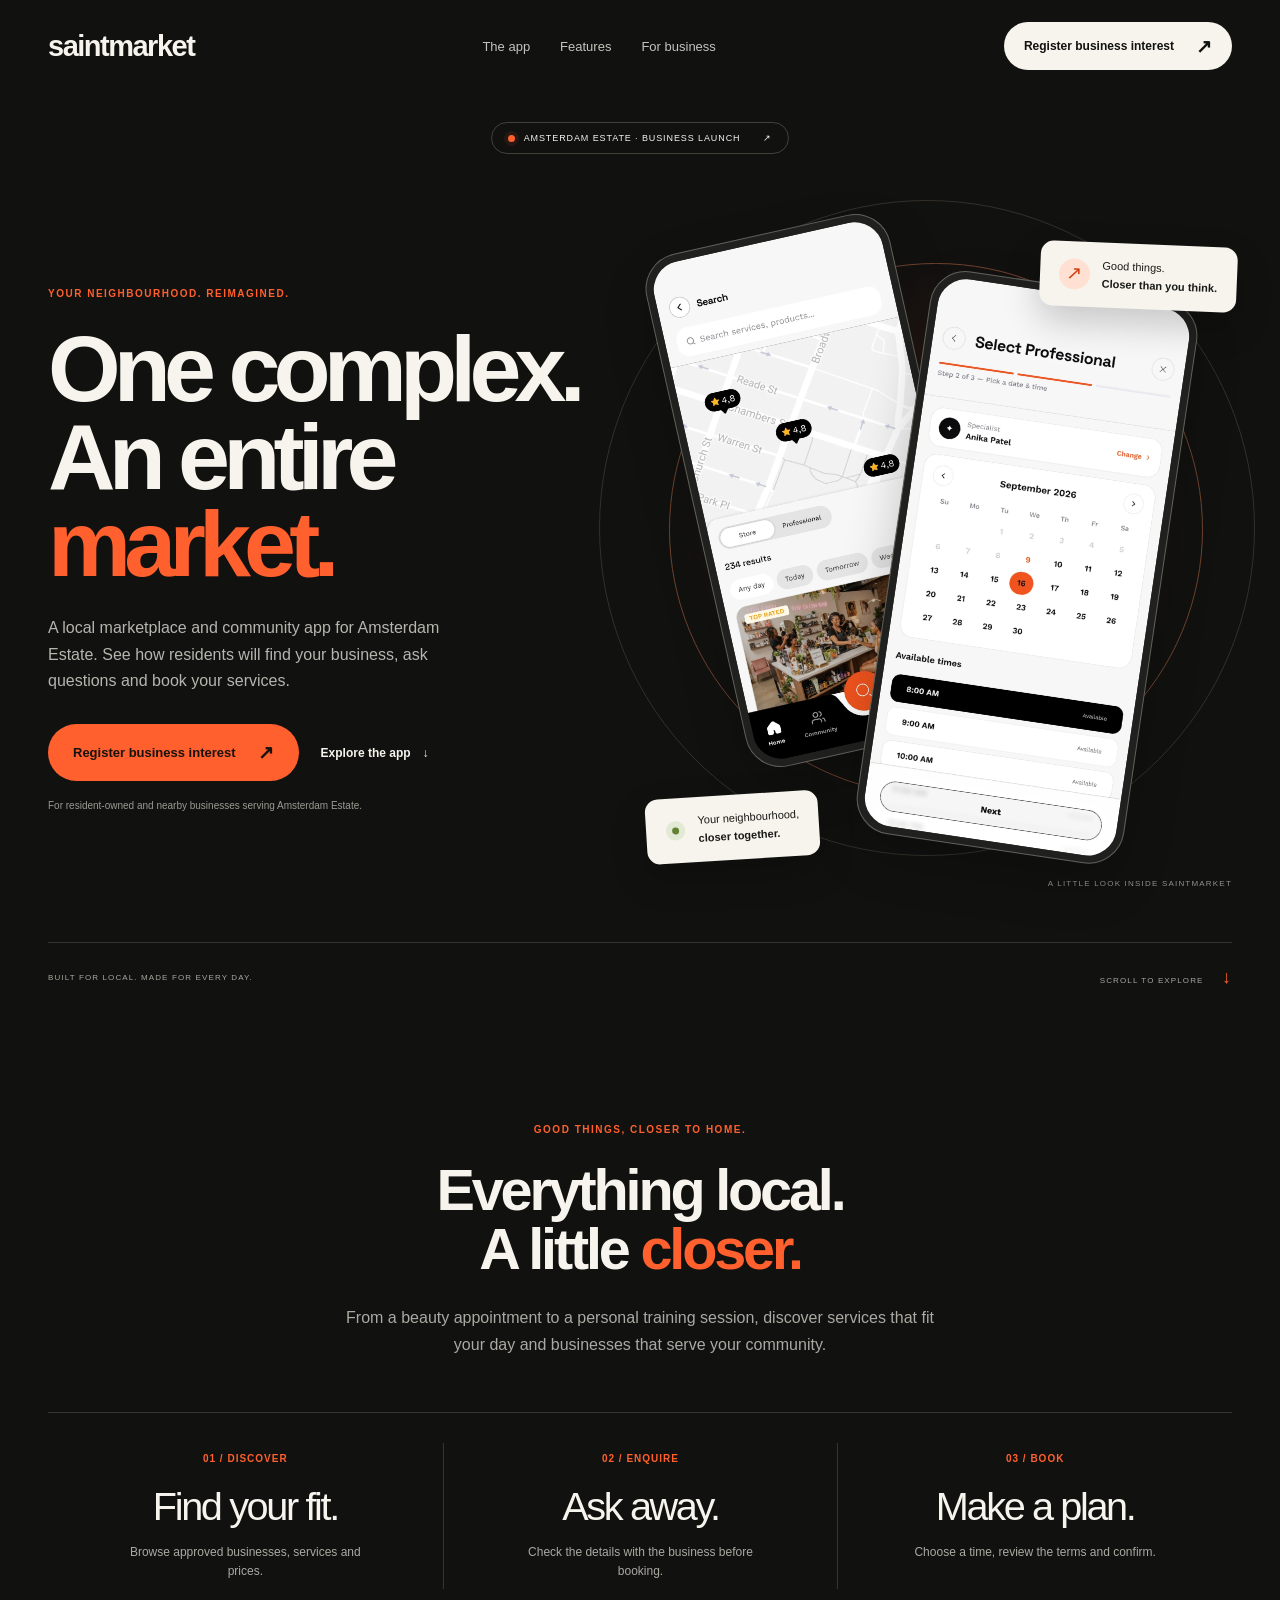
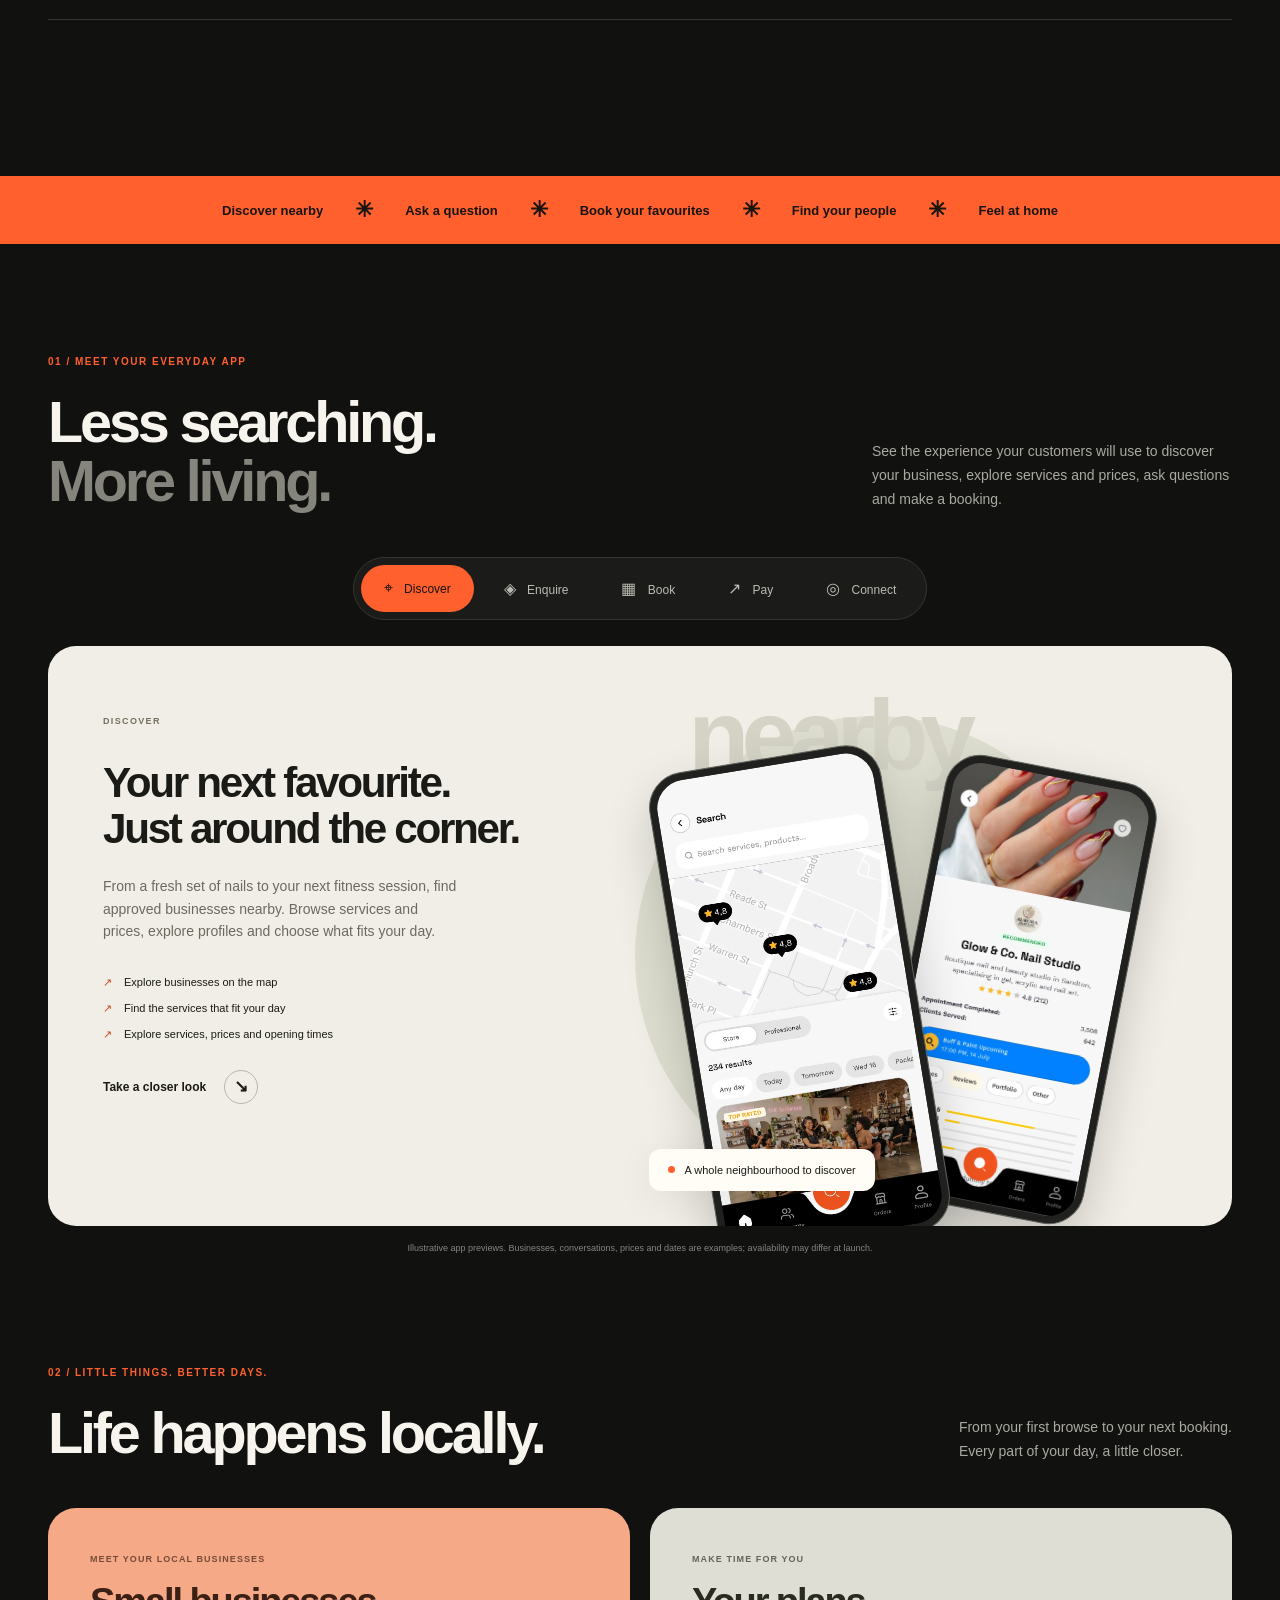
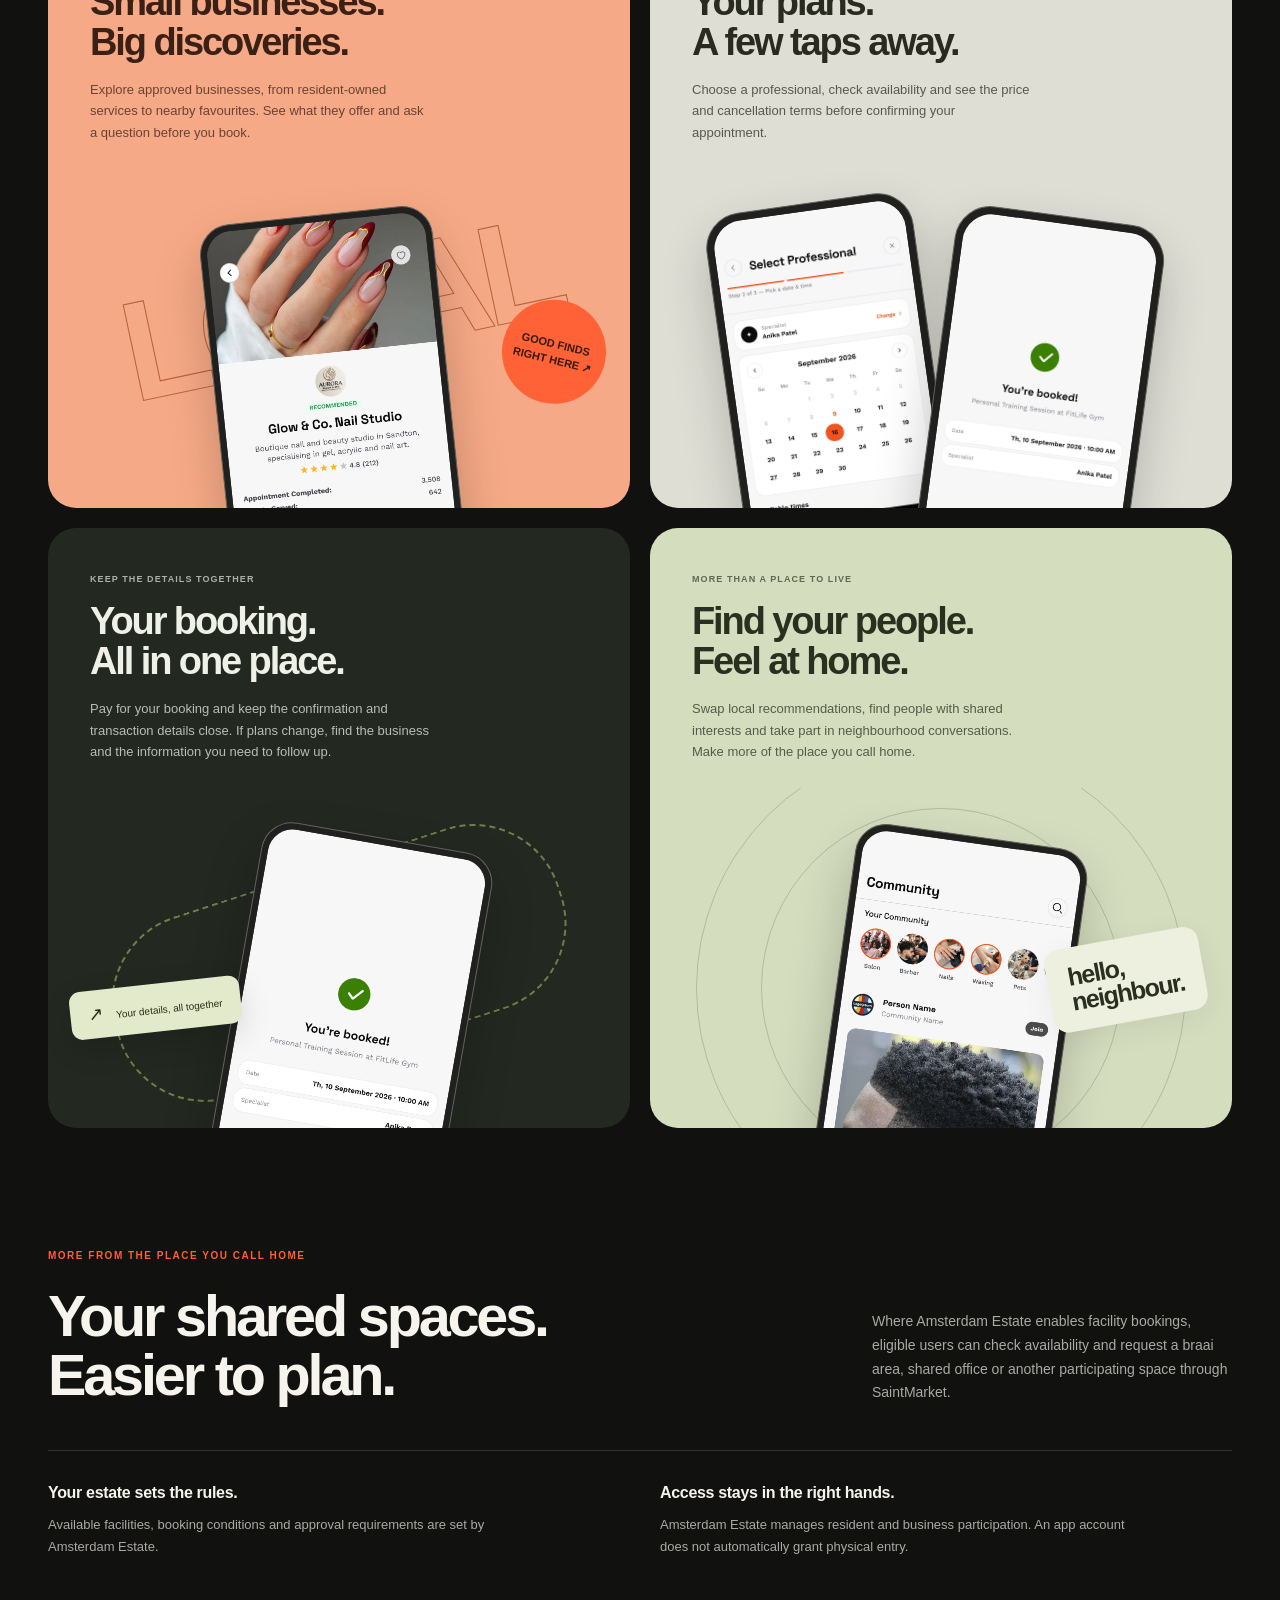
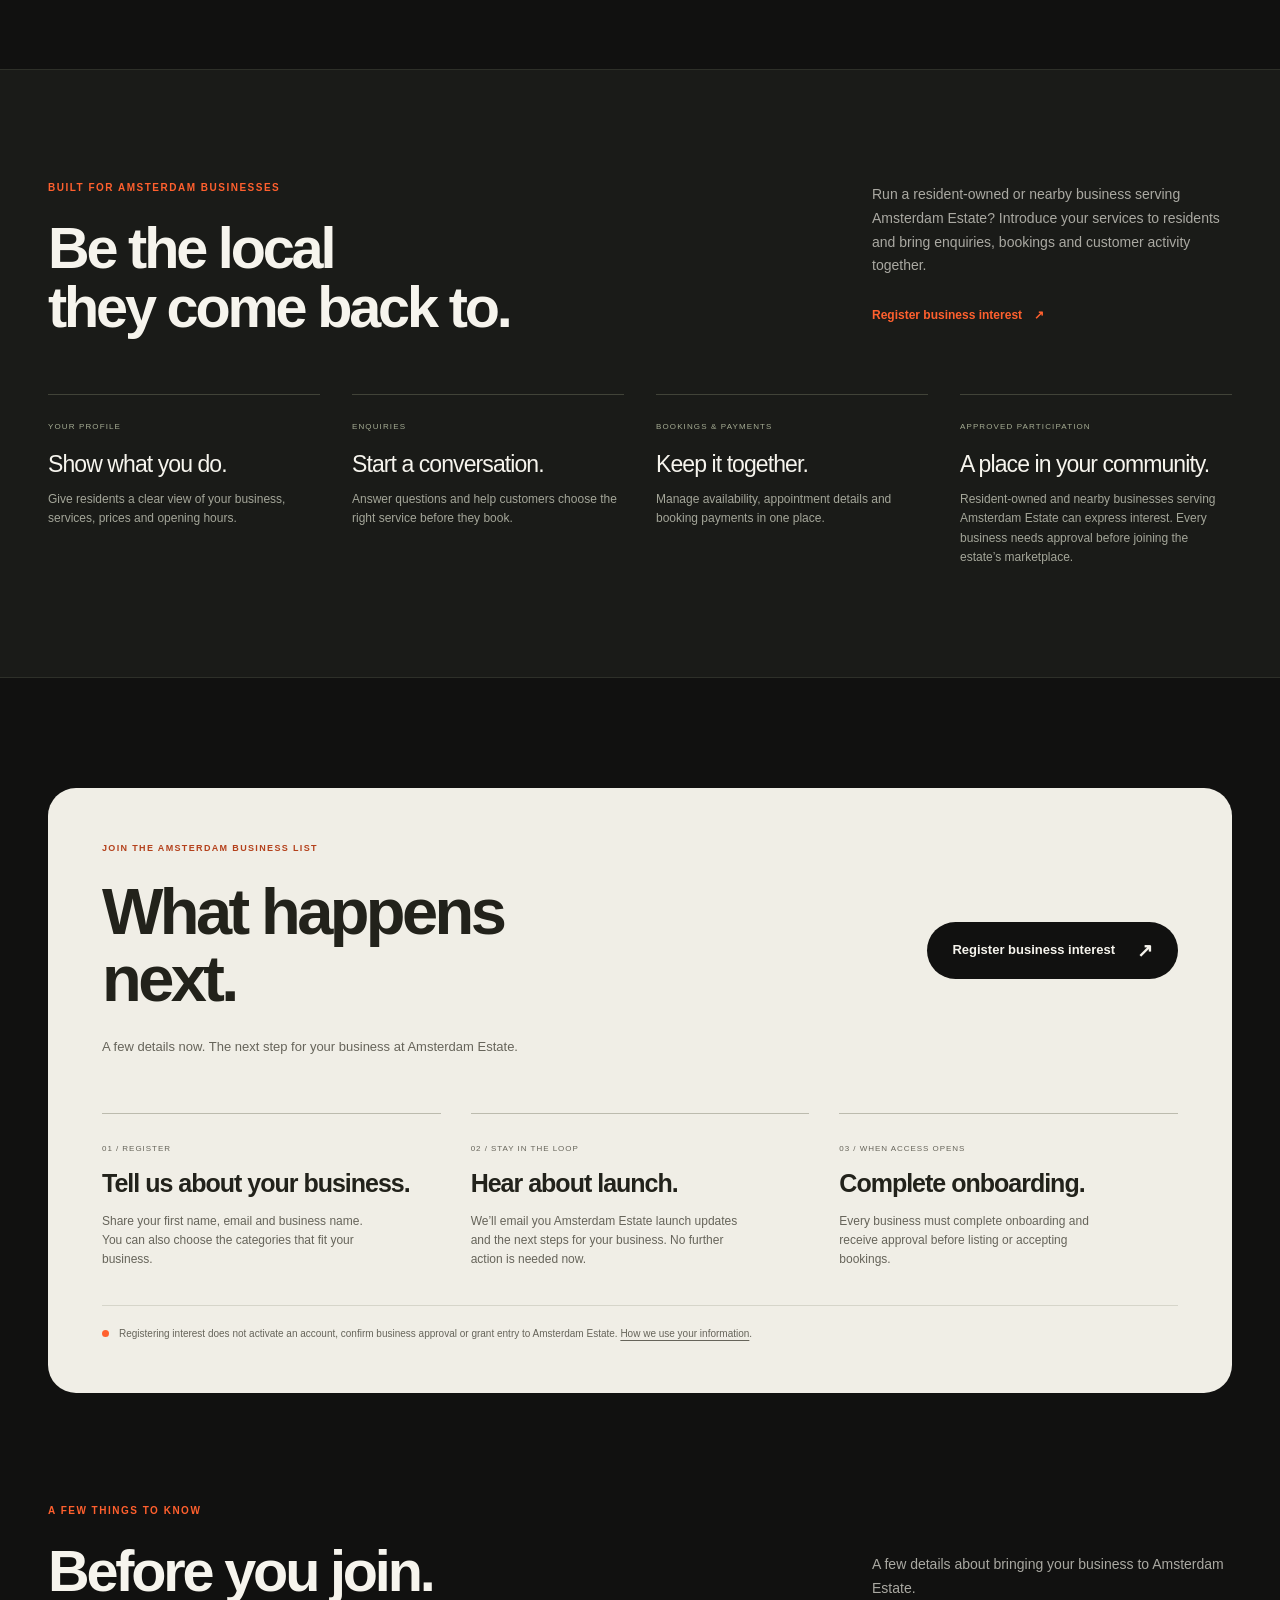
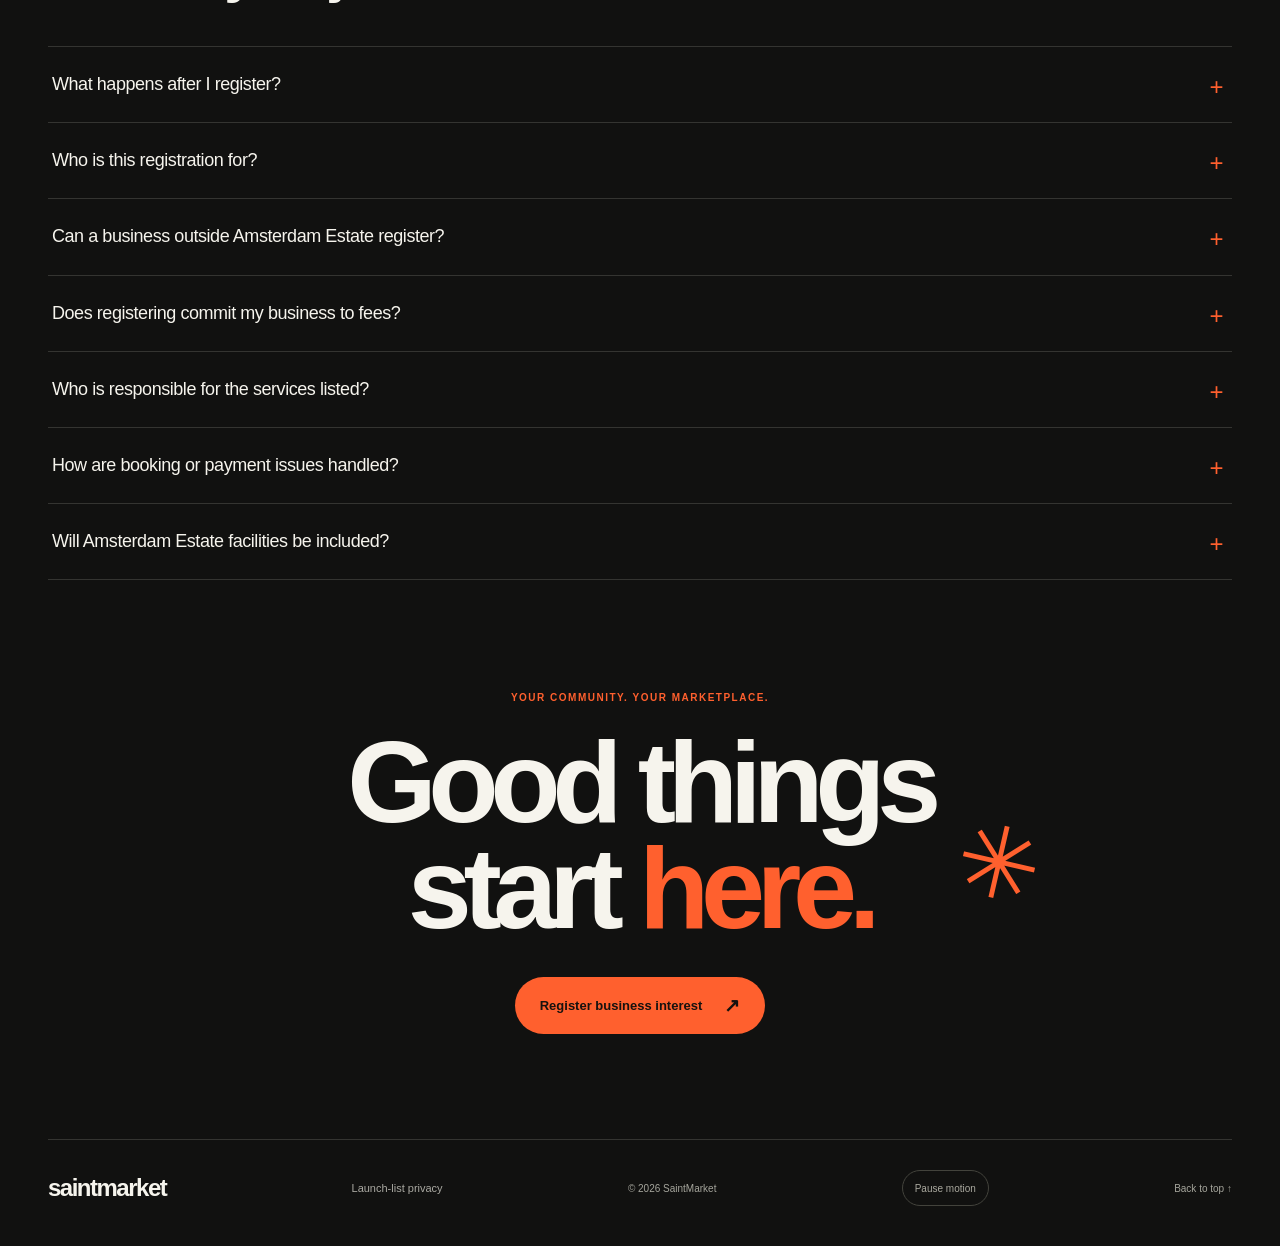
==== commit c8689627: "Focus launch registration on businesses serving Amsterdam Estate" ====
--- a/saintmarket 2/index.html
+++ b/saintmarket 2/index.html
@@ -2,11 +2,11 @@
 <html lang="en">
 <head>
 <meta charset="utf-8"><meta name="viewport" content="width=device-width,initial-scale=1">
-<title>SaintMarket — One complex. An entire market.</title>
-<meta name="description" content="Meet SaintMarket, the local marketplace and community app for residential estates. Discover approved businesses, book services and connect with neighbours. Register your interest for launch.">
+<title>SaintMarket — Amsterdam Estate business launch</title>
+<meta name="description" content="Register business interest in SaintMarket’s Amsterdam Estate launch. For resident-owned and nearby businesses serving Amsterdam Estate residents.">
 <link rel="canonical" href="https://saintmarket.vercel.app/">
-<meta property="og:title" content="SaintMarket — Your neighbourhood, in one place.">
-<meta property="og:description" content="Discover approved local businesses, arrange services and connect with your community. Explore the SaintMarket app and register your interest.">
+<meta property="og:title" content="SaintMarket — Amsterdam Estate business launch">
+<meta property="og:description" content="Bring your business closer to Amsterdam Estate residents. Explore SaintMarket and register business interest in the launch.">
 <meta property="og:type" content="website">
 <meta property="og:url" content="https://saintmarket.vercel.app/">
 <meta name="theme-color" content="#111110">
@@ -20,18 +20,18 @@
 <header class="site-header">
 <a href="#" class="wordmark" aria-label="SaintMarket home">saintmarket</a>
 <nav aria-label="Main navigation"><a href="#experience">The app</a><a href="#features">Features</a><a href="#business">For business</a></nav>
-<a class="button button-small button-light" href="https://tally.so/r/VL27Kj" target="_blank" rel="noopener noreferrer">Register interest <span aria-hidden="true">↗</span></a>
+<a class="button button-small button-light" href="https://tally.so/r/VL27Kj" target="_blank" rel="noopener noreferrer">Register business interest <span aria-hidden="true">↗</span></a>
 </header>
 <main id="main">
 <section class="hero wrap" aria-labelledby="hero-title">
-<a class="launch-label" href="#join"><span class="live-dot" aria-hidden="true"></span> YOUR LOCAL MARKETPLACE, COMING SOON <span aria-hidden="true">↗</span></a>
+<a class="launch-label" href="#join"><span class="live-dot" aria-hidden="true"></span> AMSTERDAM ESTATE · BUSINESS LAUNCH <span aria-hidden="true">↗</span></a>
 <div class="hero-layout">
 <div class="hero-copy">
 <p class="eyebrow">YOUR NEIGHBOURHOOD. REIMAGINED.</p>
 <h1 id="hero-title">One complex.<br> An entire<br> <em>market.</em></h1>
-<p class="lead">The local marketplace and community app for where you live. Discover approved businesses, book services and connect with neighbours.</p>
-<div class="hero-actions"><a class="button button-orange" href="https://tally.so/r/VL27Kj" target="_blank" rel="noopener noreferrer">Register your interest <span aria-hidden="true">↗</span></a><a class="text-link" href="#experience">Explore the app <span aria-hidden="true">↓</span></a></div>
-<p class="fine">For residents and local businesses. Register for launch updates by email.</p>
+<p class="lead">A local marketplace and community app for Amsterdam Estate. See how residents will find your business, ask questions and book your services.</p>
+<div class="hero-actions"><a class="button button-orange" href="https://tally.so/r/VL27Kj" target="_blank" rel="noopener noreferrer">Register business interest <span aria-hidden="true">↗</span></a><a class="text-link" href="#experience">Explore the app <span aria-hidden="true">↓</span></a></div>
+<p class="fine">For resident-owned and nearby businesses serving Amsterdam Estate.</p>
 </div>
 <div class="hero-stage" aria-label="SaintMarket app preview">
 <div class="orbit orbit-one" aria-hidden="true"></div><div class="orbit orbit-two" aria-hidden="true"></div><div class="hero-glow" aria-hidden="true"></div>
@@ -52,7 +52,7 @@
 </section>
 <div class="category-strip" aria-label="App features"><span>Discover nearby</span><i>✳</i><span>Ask a question</span><i>✳</i><span>Book your favourites</span><i>✳</i><span>Find your people</span><i>✳</i><span>Feel at home</span></div>
 <section id="experience" class="experience wrap section-space">
-<div class="section-heading"><div><p class="eyebrow">01 / MEET YOUR EVERYDAY APP</p><h2>Less searching.<br> <span class="muted-heading">More living.</span></h2></div><p>Find a business, explore its services and prices, ask a question and make a booking. SaintMarket brings the next step into the same app.</p></div>
+<div class="section-heading"><div><p class="eyebrow">01 / MEET YOUR EVERYDAY APP</p><h2>Less searching.<br> <span class="muted-heading">More living.</span></h2></div><p>See the experience your customers will use to discover your business, explore services and prices, ask questions and make a booking.</p></div>
 <div class="feature-tabs" role="tablist" aria-label="Explore app features">
 <button id="tab-discover" role="tab" aria-selected="true" aria-controls="feature-panel" data-feature="discover"><span aria-hidden="true">⌖</span> Discover</button>
 <button id="tab-enquire" role="tab" aria-selected="false" aria-controls="feature-panel" tabindex="-1" data-feature="enquire"><span aria-hidden="true">◈</span> Enquire</button>
@@ -77,32 +77,32 @@
 </section>
 
 <section class="estate-section wrap section-space" aria-labelledby="estate-title">
-<div class="section-heading"><div><p class="eyebrow">MORE FROM THE PLACE YOU CALL HOME</p><h2 id="estate-title">Your shared spaces.<br> Easier to plan.</h2></div><p>Where your estate enables facility bookings, check availability and request a braai area, shared office or another participating space through SaintMarket.</p></div>
-<div class="estate-notes"><p><strong>Your estate sets the rules.</strong> Available facilities, booking conditions and approval requirements depend on your estate.</p><p><strong>Access stays in the right hands.</strong> Your estate manages resident and business participation. An app account does not automatically grant physical entry.</p></div>
+<div class="section-heading"><div><p class="eyebrow">MORE FROM THE PLACE YOU CALL HOME</p><h2 id="estate-title">Your shared spaces.<br> Easier to plan.</h2></div><p>Where Amsterdam Estate enables facility bookings, eligible users can check availability and request a braai area, shared office or another participating space through SaintMarket.</p></div>
+<div class="estate-notes"><p><strong>Your estate sets the rules.</strong> Available facilities, booking conditions and approval requirements are set by Amsterdam Estate.</p><p><strong>Access stays in the right hands.</strong> Amsterdam Estate manages resident and business participation. An app account does not automatically grant physical entry.</p></div>
 </section>
 <section id="business" class="business-section">
-<div class="wrap section-space"><div class="section-heading"><div><p class="eyebrow">BUILT FOR YOUR BUSINESS, TOO</p><h2>Be the local<br> they come back to.</h2></div><div><p>Run a business in or around a residential estate? Introduce your services to nearby residents and bring enquiries, bookings and customer activity together.</p><a class="text-link" href="https://tally.so/r/VL27Kj" target="_blank" rel="noopener noreferrer">Register business interest <span aria-hidden="true">↗</span></a></div></div>
+<div class="wrap section-space"><div class="section-heading"><div><p class="eyebrow">BUILT FOR AMSTERDAM BUSINESSES</p><h2>Be the local<br> they come back to.</h2></div><div><p>Run a resident-owned or nearby business serving Amsterdam Estate? Introduce your services to residents and bring enquiries, bookings and customer activity together.</p><a class="text-link" href="https://tally.so/r/VL27Kj" target="_blank" rel="noopener noreferrer">Register business interest <span aria-hidden="true">↗</span></a></div></div>
 <div class="business-grid">
 <article><span>YOUR PROFILE</span><h3>Show what you do.</h3><p>Give residents a clear view of your business, services, prices and opening hours.</p></article>
 <article><span>ENQUIRIES</span><h3>Start a conversation.</h3><p>Answer questions and help customers choose the right service before they book.</p></article>
 <article><span>BOOKINGS &amp; PAYMENTS</span><h3>Keep it together.</h3><p>Manage availability, appointment details and booking payments in one place.</p></article>
-<article><span>APPROVED PARTICIPATION</span><h3>A place in your community.</h3><p>Resident-owned and nearby businesses can express interest. Every business needs approval before joining an estate’s marketplace.</p></article>
+<article><span>APPROVED PARTICIPATION</span><h3>A place in your community.</h3><p>Resident-owned and nearby businesses serving Amsterdam Estate can express interest. Every business needs approval before joining the estate’s marketplace.</p></article>
 </div></div></section>
-<section id="join" class="join wrap section-space" aria-labelledby="join-title"><div class="join-card"><div class="join-top"><div><p class="eyebrow">JOIN THE SAINTMARKET LAUNCH LIST</p><h2 id="join-title">What happens<br> next.</h2><p>A few details now. A clearer path to joining your community.</p></div><a class="button button-dark" href="https://tally.so/r/VL27Kj" target="_blank" rel="noopener noreferrer">Register your interest <span aria-hidden="true">↗</span></a></div>
-<ol class="offer-grid next-steps"><li><span>01 / REGISTER</span><strong>Tell us about you.</strong><p>Choose resident, business or both. Share your first name, email and estate or neighbourhood.</p></li><li><span>02 / STAY IN THE LOOP</span><strong>Hear about launch.</strong><p>We’ll email you relevant launch updates and the next steps for your community. No further action is needed now.</p></li><li><span>03 / WHEN ACCESS OPENS</span><strong>Get ready to join.</strong><p>Residents follow their estate’s access requirements. Businesses complete onboarding and approval before listing.</p></li></ol>
-<div class="join-foot"><span class="status-dot" aria-hidden="true"></span><span>Registering interest does not activate an app account or confirm business approval. <a href="privacy.html">How we use your information</a>.</span></div></div></section>
+<section id="join" class="join wrap section-space" aria-labelledby="join-title"><div class="join-card"><div class="join-top"><div><p class="eyebrow">JOIN THE AMSTERDAM BUSINESS LIST</p><h2 id="join-title">What happens<br> next.</h2><p>A few details now. The next step for your business at Amsterdam Estate.</p></div><a class="button button-dark" href="https://tally.so/r/VL27Kj" target="_blank" rel="noopener noreferrer">Register business interest <span aria-hidden="true">↗</span></a></div>
+<ol class="offer-grid next-steps"><li><span>01 / REGISTER</span><strong>Tell us about your business.</strong><p>Share your first name, email and business name. You can also choose the categories that fit your business.</p></li><li><span>02 / STAY IN THE LOOP</span><strong>Hear about launch.</strong><p>We’ll email you Amsterdam Estate launch updates and the next steps for your business. No further action is needed now.</p></li><li><span>03 / WHEN ACCESS OPENS</span><strong>Complete onboarding.</strong><p>Every business must complete onboarding and receive approval before listing or accepting bookings.</p></li></ol>
+<div class="join-foot"><span class="status-dot" aria-hidden="true"></span><span>Registering interest does not activate an account, confirm business approval or grant entry to Amsterdam Estate. <a href="privacy.html">How we use your information</a>.</span></div></div></section>
 <section class="faq-section wrap" id="questions" aria-labelledby="questions-title">
-<div class="section-heading"><div><p class="eyebrow">A FEW THINGS TO KNOW</p><h2 id="questions-title">Before you join.</h2></div><p>A closer look at how SaintMarket fits into your neighbourhood.</p></div>
+<div class="section-heading"><div><p class="eyebrow">A FEW THINGS TO KNOW</p><h2 id="questions-title">Before you join.</h2></div><p>A few details about bringing your business to Amsterdam Estate.</p></div>
 <div class="faq-list">
-<details><summary>What happens after I register?</summary><p>You’ll see a confirmation that you’re on the launch list. We’ll email you relevant launch updates and explain how to join when access is available for your community. No further action is needed now.</p></details>
-<details><summary>Who will be able to join?</summary><p>Residents of participating estates and approved businesses serving those communities. Your estate and account type determine the access you receive. Registering interest is the first step, not immediate account activation.</p></details>
-<details><summary>Can a business outside my estate join?</summary><p>Yes. Nearby businesses can express interest alongside resident-owned businesses. Each business must be approved before it can access the estate’s marketplace, and continued participation depends on meeting its standards.</p></details>
+<details><summary>What happens after I register?</summary><p>You’ll see a confirmation that your business interest is registered. We’ll email you Amsterdam Estate launch updates and explain the business onboarding steps. No further action is needed now.</p></details>
+<details><summary>Who is this registration for?</summary><p>This launch list is for resident-owned and nearby businesses interested in serving Amsterdam Estate residents. It is a business-interest form; it does not create a resident account or activate a business.</p></details>
+<details><summary>Can a business outside Amsterdam Estate register?</summary><p>Yes. Nearby businesses that want to serve Amsterdam Estate residents can register alongside resident-owned businesses. Every business needs approval before listing, and continued participation depends on meeting the estate’s standards.</p></details>
 <details><summary>Does registering commit my business to fees?</summary><p>No. This form records your interest. Applicable fees, payment arrangements and participation terms will be shared for agreement before business activation.</p></details>
-<details><summary>Who provides the service I book?</summary><p>The business named on the listing provides the service. SaintMarket helps you discover, enquire, book and keep the details together. Check the service description, price and cancellation terms before confirming.</p></details>
-<details><summary>What if I need help with a booking or payment?</summary><p>Start with the business for questions about its service or an appointment. App problems go to SaintMarket support. Unresolved or serious concerns can be escalated to SaintMarket and the estate’s designated team.</p></details>
-<details><summary>Can I book estate facilities?</summary><p>Where your estate enables it, you can request participating facilities through the app. Your estate decides which spaces are available and sets their booking and approval rules.</p></details>
+<details><summary>Who is responsible for the services listed?</summary><p>Each business is responsible for the services it provides. SaintMarket brings discovery, enquiries, bookings and payment details together. Your service descriptions, prices and cancellation terms must be clear to customers.</p></details>
+<details><summary>How are booking or payment issues handled?</summary><p>Businesses and customers first try to resolve service or appointment issues directly. App problems go to SaintMarket support. Unresolved or serious concerns can be escalated to SaintMarket and Amsterdam Estate’s designated team.</p></details>
+<details><summary>Will Amsterdam Estate facilities be included?</summary><p>Facility bookings depend on what Amsterdam Estate enables. The estate decides which spaces are available, who may use them and the booking and approval rules. Business registration does not grant access to facilities.</p></details>
 </div></section>
-<section class="closing wrap"><p class="eyebrow">YOUR COMMUNITY. YOUR MARKETPLACE.</p><h2>Good things<br> start <em>here.</em><span class="closing-spark" aria-hidden="true">✳</span></h2><a class="button button-orange" href="https://tally.so/r/VL27Kj" target="_blank" rel="noopener noreferrer">Register your interest <span aria-hidden="true">↗</span></a></section>
+<section class="closing wrap"><p class="eyebrow">YOUR COMMUNITY. YOUR MARKETPLACE.</p><h2>Good things<br> start <em>here.</em><span class="closing-spark" aria-hidden="true">✳</span></h2><a class="button button-orange" href="https://tally.so/r/VL27Kj" target="_blank" rel="noopener noreferrer">Register business interest <span aria-hidden="true">↗</span></a></section>
 </main>
 <footer class="wrap"><a href="#" class="wordmark">saintmarket</a><a class="footer-link" href="privacy.html">Launch-list privacy</a><span>© 2026 SaintMarket</span><button class="motion-toggle" type="button" aria-pressed="false" hidden>Pause motion</button><a href="#">Back to top ↑</a></footer>
 </body></html>
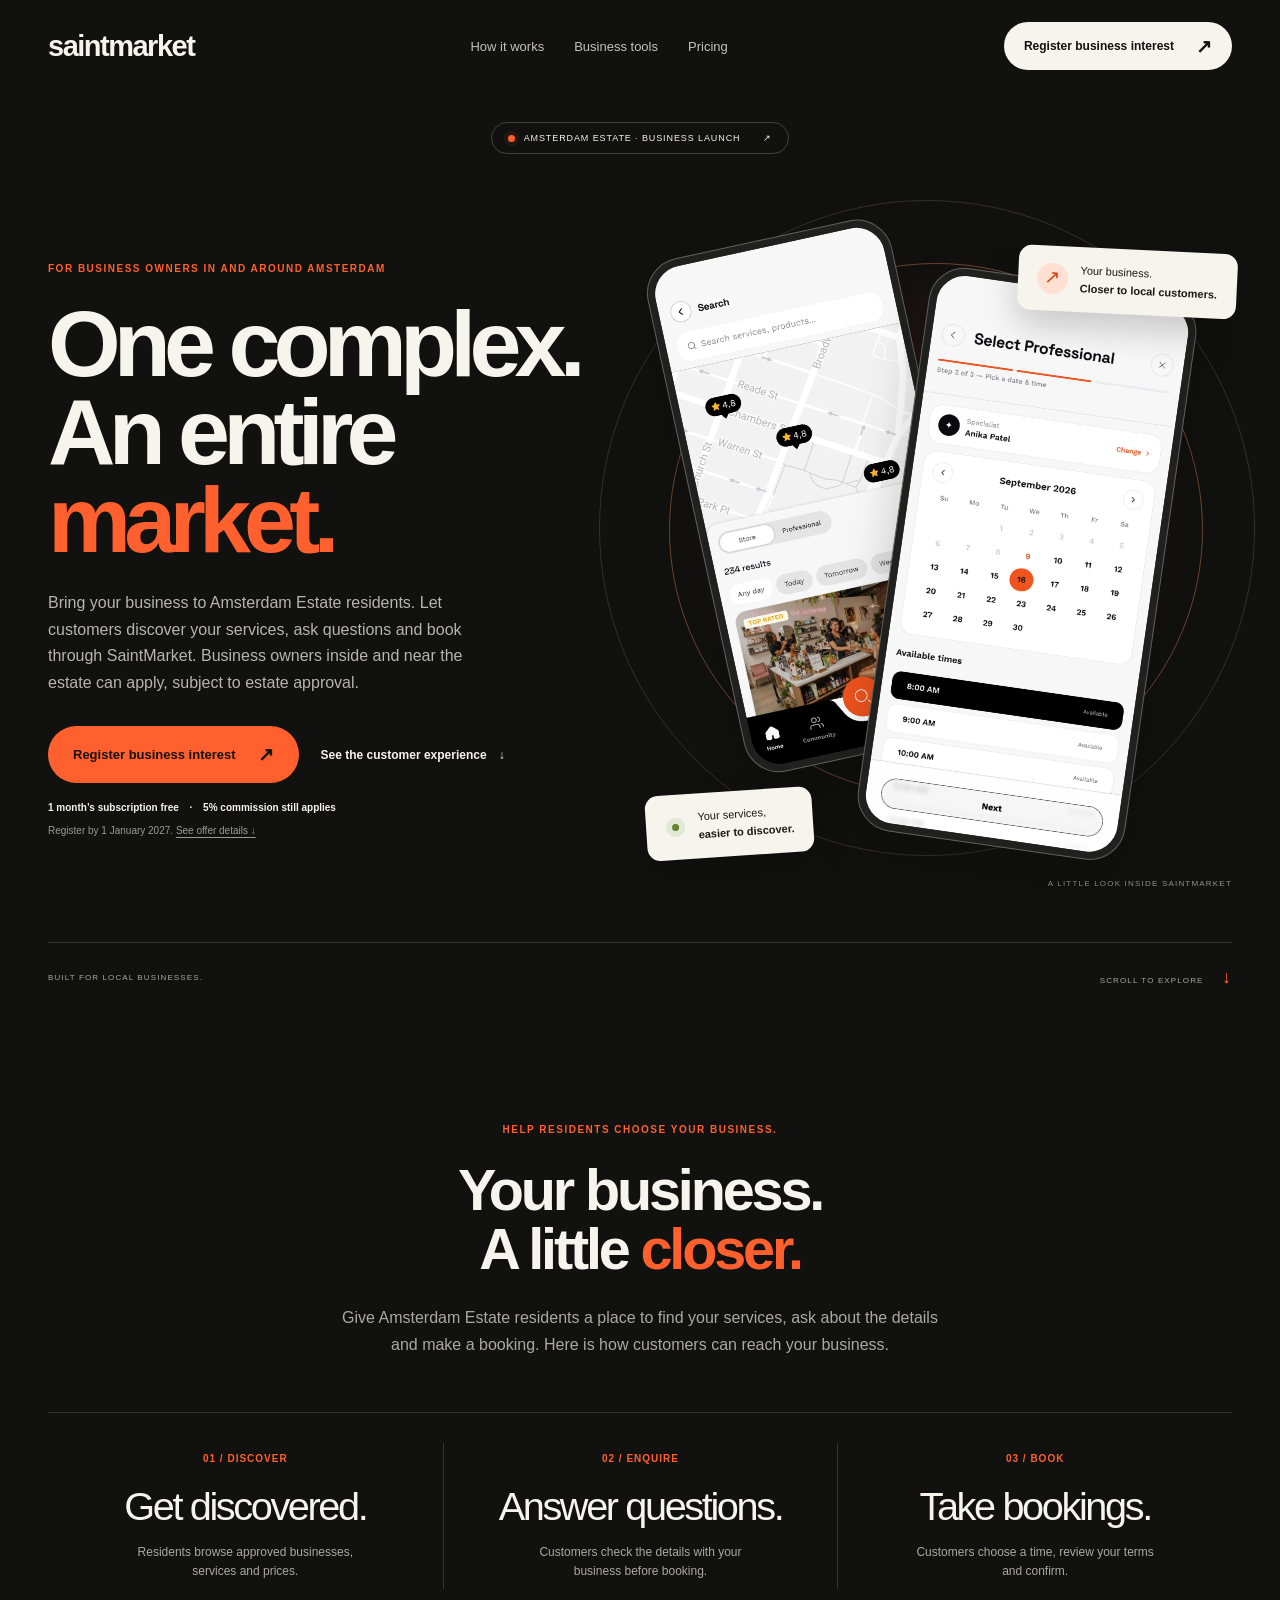
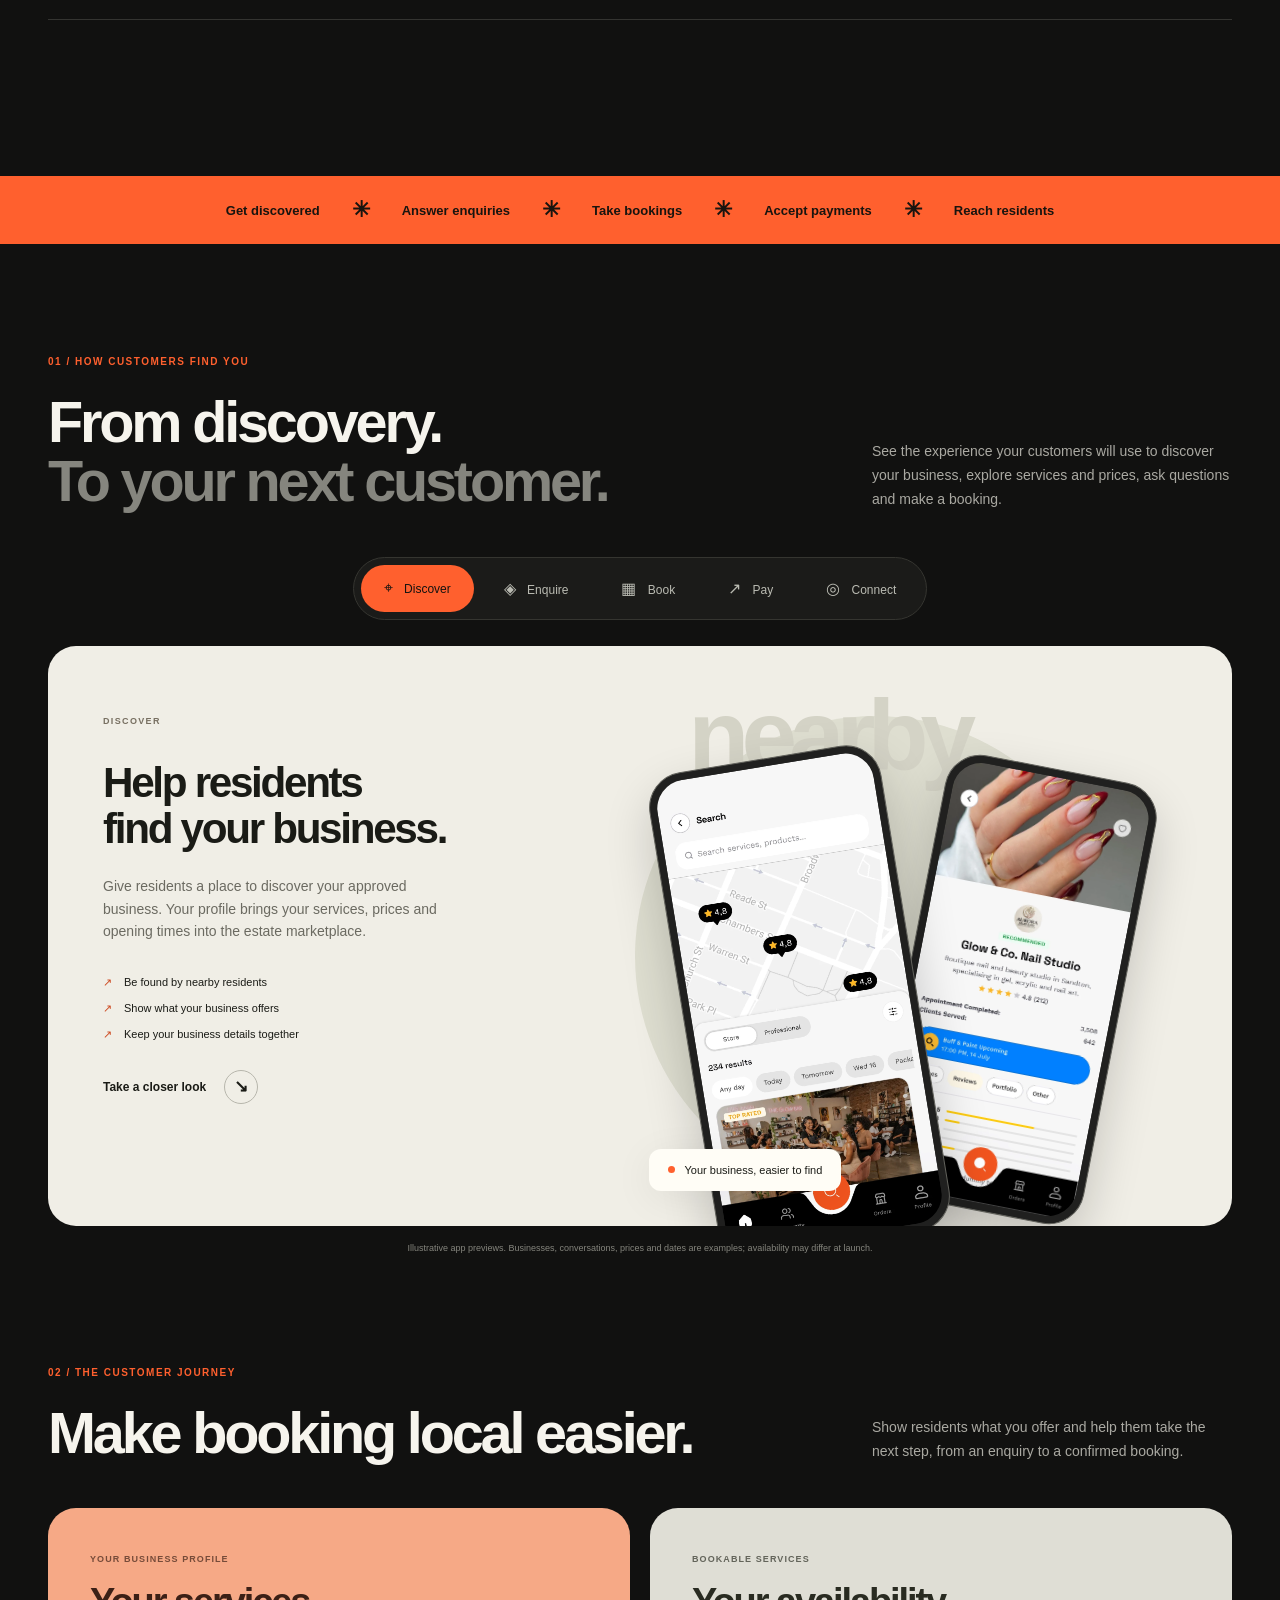
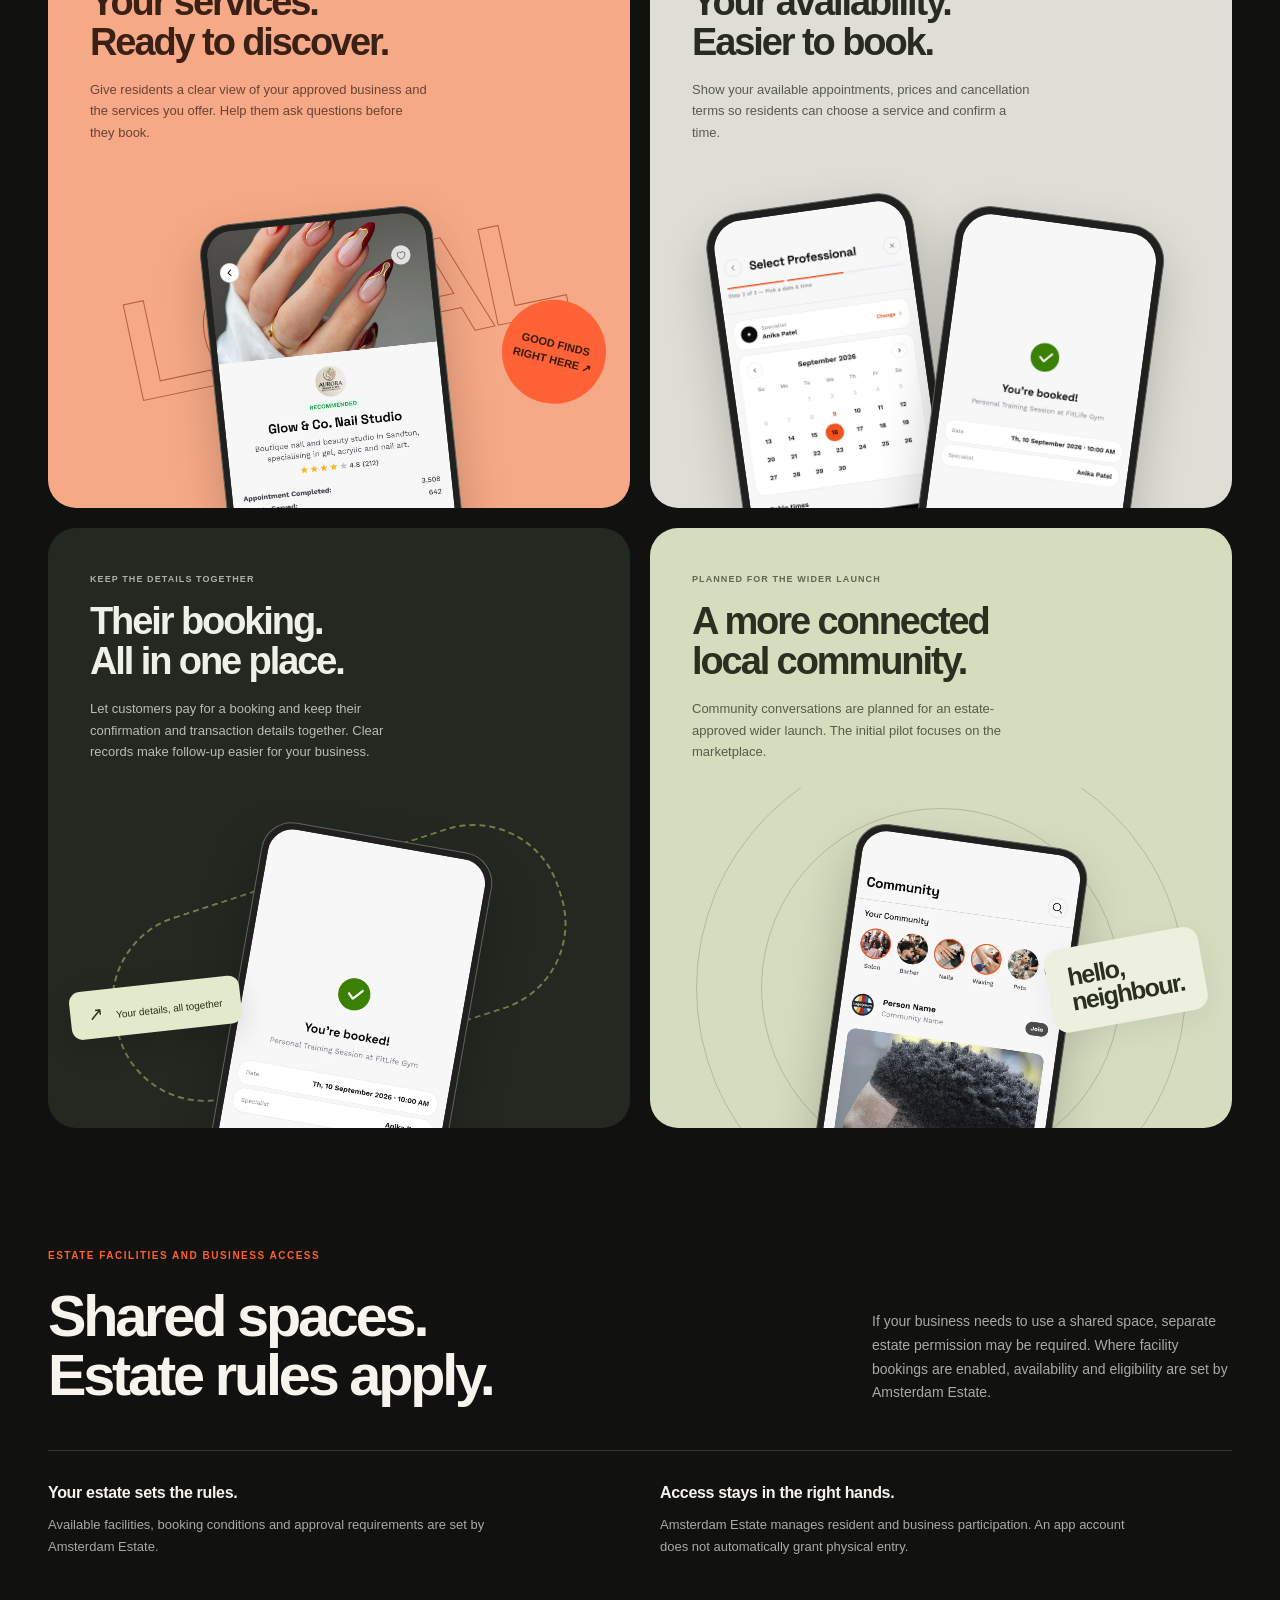
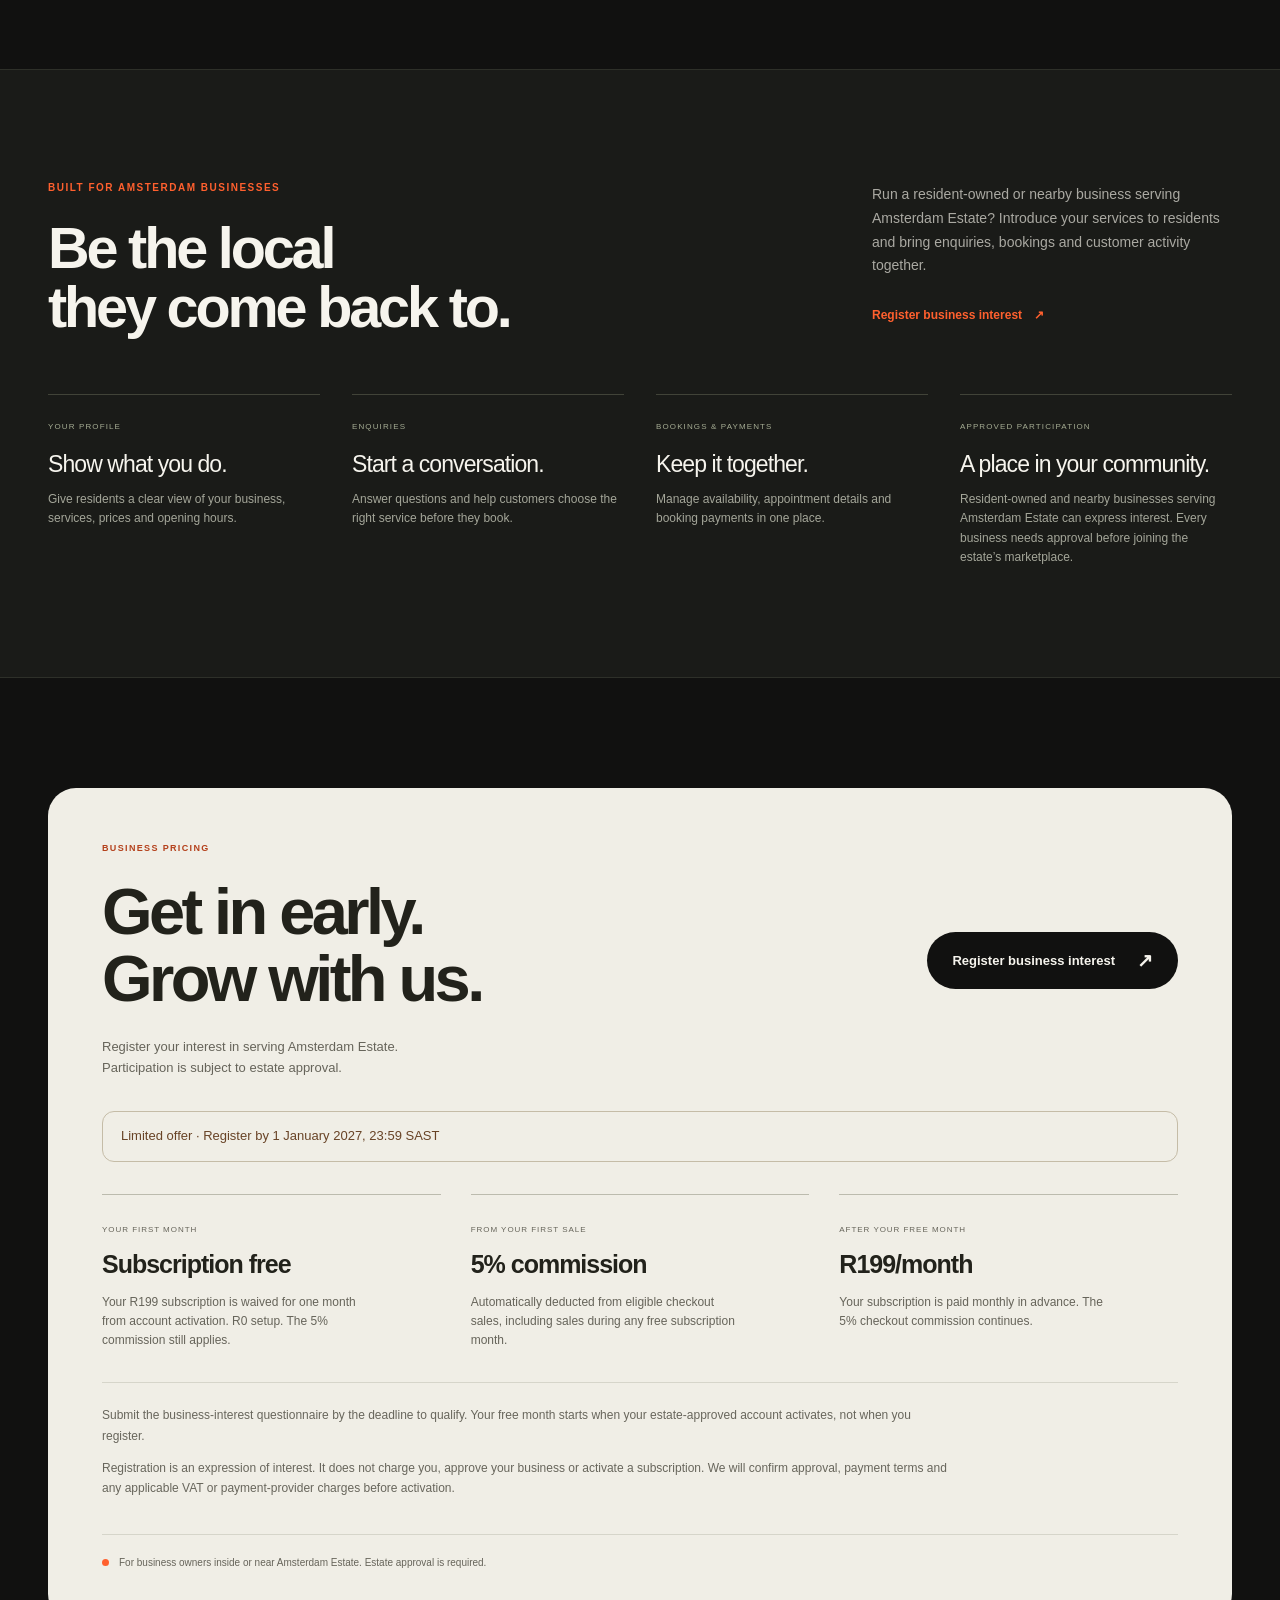
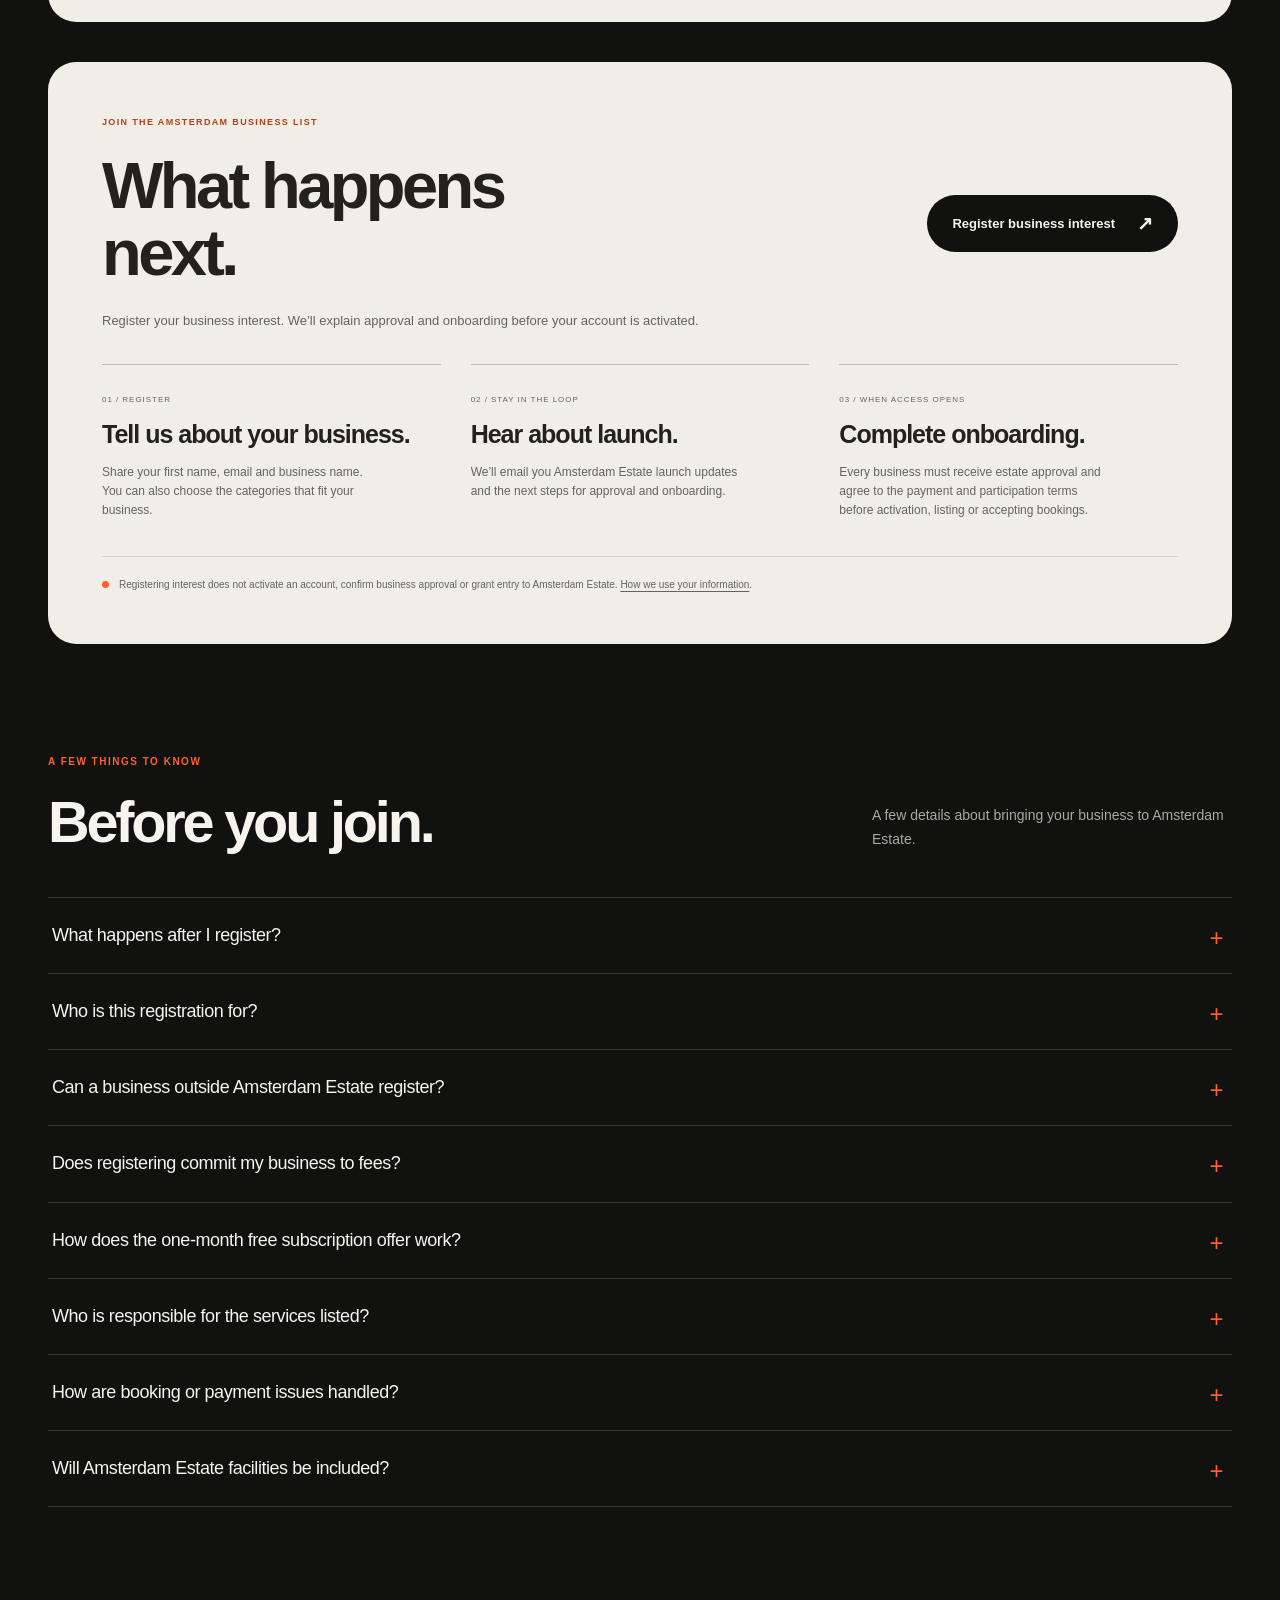
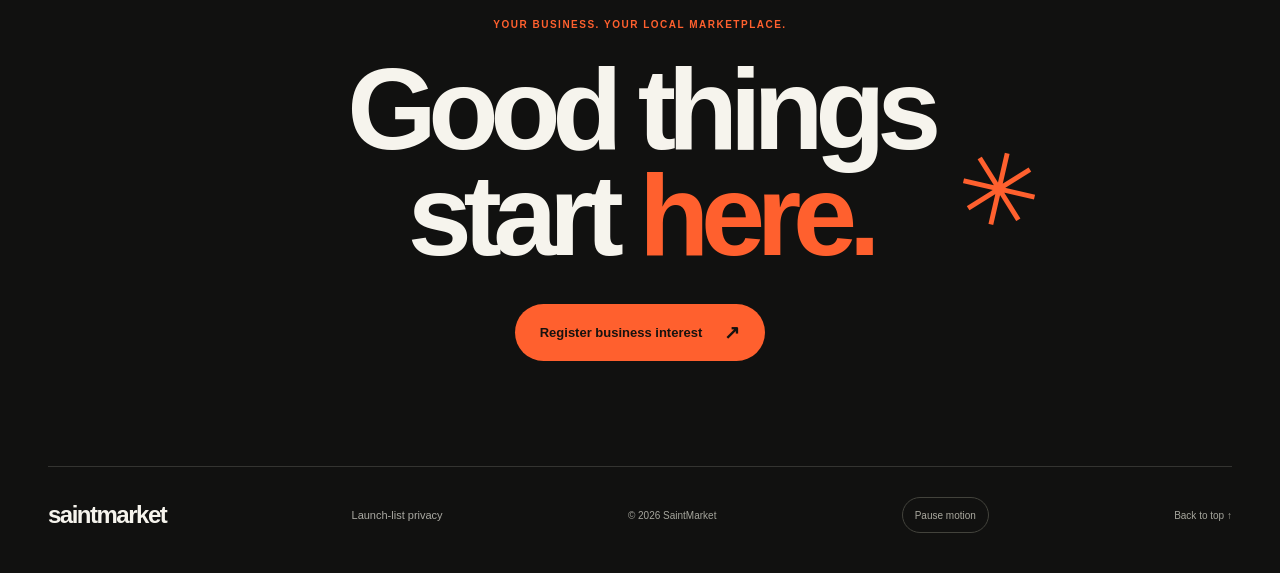
==== commit 0471d060: "Update business landing page with one-month subscription offer" ====
--- a/saintmarket 2/index.html
+++ b/saintmarket 2/index.html
@@ -2,57 +2,60 @@
 <html lang="en">
 <head>
 <meta charset="utf-8"><meta name="viewport" content="width=device-width,initial-scale=1">
-<title>SaintMarket — Amsterdam Estate business launch</title>
-<meta name="description" content="Register business interest in SaintMarket’s Amsterdam Estate launch. For resident-owned and nearby businesses serving Amsterdam Estate residents.">
+<title>SaintMarket for Business — Amsterdam Estate</title>
+<meta name="description" content="Reach Amsterdam Estate residents with your business. R199/month plus 5% commission. Register by 1 January 2027 for one month’s subscription free, subject to estate approval.">
 <link rel="canonical" href="https://saintmarket.vercel.app/">
 <meta property="og:title" content="SaintMarket — Amsterdam Estate business launch">
-<meta property="og:description" content="Bring your business closer to Amsterdam Estate residents. Explore SaintMarket and register business interest in the launch.">
+<meta property="og:description" content="Business owners: register by 1 January 2027 for one month’s subscription free. The 5% checkout commission still applies. R199/month afterward, subject to estate approval.">
 <meta property="og:type" content="website">
 <meta property="og:url" content="https://saintmarket.vercel.app/">
 <meta name="theme-color" content="#111110">
 <link rel="icon" href="assets/favicon.svg" type="image/svg+xml">
-<link rel="stylesheet" href="styles.css?v=10-originals">
-<script src="app.js?v=10-originals" defer></script>
+<link rel="stylesheet" href="styles.css?v=11-business-offer">
+<script src="app.js?v=11-business-offer" defer></script>
 </head>
 <body>
 <div class="reading-progress" aria-hidden="true"><span></span></div>
 <a class="skip" href="#main">Skip to content</a>
 <header class="site-header">
 <a href="#" class="wordmark" aria-label="SaintMarket home">saintmarket</a>
-<nav aria-label="Main navigation"><a href="#experience">The app</a><a href="#features">Features</a><a href="#business">For business</a></nav>
+<nav aria-label="Main navigation"><a href="#experience">How it works</a><a href="#business">Business tools</a><a href="#pricing">Pricing</a></nav>
 <a class="button button-small button-light" href="https://tally.so/r/VL27Kj" target="_blank" rel="noopener noreferrer">Register business interest <span aria-hidden="true">↗</span></a>
 </header>
 <main id="main">
 <section class="hero wrap" aria-labelledby="hero-title">
-<a class="launch-label" href="#join"><span class="live-dot" aria-hidden="true"></span> AMSTERDAM ESTATE · BUSINESS LAUNCH <span aria-hidden="true">↗</span></a>
+<a class="launch-label" href="#pricing"><span class="live-dot" aria-hidden="true"></span> AMSTERDAM ESTATE · BUSINESS LAUNCH <span aria-hidden="true">↗</span></a>
 <div class="hero-layout">
 <div class="hero-copy">
-<p class="eyebrow">YOUR NEIGHBOURHOOD. REIMAGINED.</p>
+<p class="eyebrow">FOR BUSINESS OWNERS IN AND AROUND AMSTERDAM</p>
 <h1 id="hero-title">One complex.<br> An entire<br> <em>market.</em></h1>
-<p class="lead">A local marketplace and community app for Amsterdam Estate. See how residents will find your business, ask questions and book your services.</p>
-<div class="hero-actions"><a class="button button-orange" href="https://tally.so/r/VL27Kj" target="_blank" rel="noopener noreferrer">Register business interest <span aria-hidden="true">↗</span></a><a class="text-link" href="#experience">Explore the app <span aria-hidden="true">↓</span></a></div>
-<p class="fine">For resident-owned and nearby businesses serving Amsterdam Estate.</p>
+<p class="lead">Bring your business to Amsterdam Estate residents. Let customers discover your services, ask questions and book through SaintMarket. Business owners inside and near the estate can apply, subject to estate approval.</p>
+<div class="hero-actions"><a class="button button-orange" href="https://tally.so/r/VL27Kj" target="_blank" rel="noopener noreferrer">Register business interest <span aria-hidden="true">↗</span></a><a class="text-link" href="#experience">See the customer experience <span aria-hidden="true">↓</span></a></div>
+<p class="fine offer-summary" data-offer-active>1 month’s subscription free <span>·</span> 5% commission still applies</p>
+<p class="fine offer-summary" data-offer-expired hidden>R199/month <span>·</span> 5% commission <span>·</span> R0 setup</p>
+<p class="fine offer-deadline-copy" data-offer-active>Register by <time datetime="2027-01-01">1 January 2027</time>. <a href="#pricing">See offer details ↓</a></p>
+<p class="fine offer-deadline-copy" data-offer-expired hidden>The one-month subscription offer closed on 1 January 2027.</p>
 </div>
 <div class="hero-stage" aria-label="SaintMarket app preview">
 <div class="orbit orbit-one" aria-hidden="true"></div><div class="orbit orbit-two" aria-hidden="true"></div><div class="hero-glow" aria-hidden="true"></div>
 <div class="device hero-back"><img src="assets/discover-v5.webp" width="804" height="1748" alt="Discover nearby businesses on the SaintMarket map" fetchpriority="high"></div>
 <div class="device hero-front"><img src="assets/booking-v5.webp" width="804" height="1752" alt="SaintMarket design preview showing appointment dates and available times" fetchpriority="high"></div>
-<div class="floating-note note-top"><span class="note-icon" aria-hidden="true">↗</span><span>Good things.<br> <strong>Closer than you think.</strong></span></div>
-<div class="floating-note note-bottom"><span class="status-dot" aria-hidden="true"></span><span>Your neighbourhood,<br> <strong>closer together.</strong></span></div>
+<div class="floating-note note-top"><span class="note-icon" aria-hidden="true">↗</span><span>Your business.<br> <strong>Closer to local customers.</strong></span></div>
+<div class="floating-note note-bottom"><span class="status-dot" aria-hidden="true"></span><span>Your services,<br> <strong>easier to discover.</strong></span></div>
 <span class="stage-caption">A LITTLE LOOK INSIDE SAINTMARKET</span>
 </div>
 </div>
-<div class="hero-baseline"><span>BUILT FOR LOCAL. MADE FOR EVERY DAY.</span><a href="#experience" aria-label="Scroll to explore SaintMarket">SCROLL TO EXPLORE <span>↓</span></a></div>
+<div class="hero-baseline"><span>BUILT FOR LOCAL BUSINESSES.</span><a href="#experience" aria-label="Scroll to explore SaintMarket">SCROLL TO EXPLORE <span>↓</span></a></div>
 </section>
 <section class="local-section wrap section-space" aria-labelledby="local-title">
-<p class="eyebrow">GOOD THINGS, CLOSER TO HOME.</p>
-<h2 id="local-title"><span data-scroll-word>Everything local.</span><br> <span data-scroll-word>A little</span> <em data-scroll-word>closer.</em></h2>
-<p class="local-copy">From a beauty appointment to a personal training session, discover services that fit your day and businesses that serve your community.</p>
-<ol class="stats local-benefits app-steps" aria-label="From discovery to your next booking"><li><span class="step-number">01 / DISCOVER</span><strong>Find your fit.</strong><span>Browse approved businesses, services and prices.</span></li><li><span class="step-number">02 / ENQUIRE</span><strong>Ask away.</strong><span>Check the details with the business before booking.</span></li><li><span class="step-number">03 / BOOK</span><strong>Make a plan.</strong><span>Choose a time, review the terms and confirm.</span></li></ol>
+<p class="eyebrow">HELP RESIDENTS CHOOSE YOUR BUSINESS.</p>
+<h2 id="local-title"><span data-scroll-word>Your business.</span><br> <span data-scroll-word>A little</span> <em data-scroll-word>closer.</em></h2>
+<p class="local-copy">Give Amsterdam Estate residents a place to find your services, ask about the details and make a booking. Here is how customers can reach your business.</p>
+<ol class="stats local-benefits app-steps" aria-label="How residents find and book your business"><li><span class="step-number">01 / DISCOVER</span><strong>Get discovered.</strong><span>Residents browse approved businesses, services and prices.</span></li><li><span class="step-number">02 / ENQUIRE</span><strong>Answer questions.</strong><span>Customers check the details with your business before booking.</span></li><li><span class="step-number">03 / BOOK</span><strong>Take bookings.</strong><span>Customers choose a time, review your terms and confirm.</span></li></ol>
 </section>
-<div class="category-strip" aria-label="App features"><span>Discover nearby</span><i>✳</i><span>Ask a question</span><i>✳</i><span>Book your favourites</span><i>✳</i><span>Find your people</span><i>✳</i><span>Feel at home</span></div>
+<div class="category-strip" aria-label="Business benefits"><span>Get discovered</span><i>✳</i><span>Answer enquiries</span><i>✳</i><span>Take bookings</span><i>✳</i><span>Accept payments</span><i>✳</i><span>Reach residents</span></div>
 <section id="experience" class="experience wrap section-space">
-<div class="section-heading"><div><p class="eyebrow">01 / MEET YOUR EVERYDAY APP</p><h2>Less searching.<br> <span class="muted-heading">More living.</span></h2></div><p>See the experience your customers will use to discover your business, explore services and prices, ask questions and make a booking.</p></div>
+<div class="section-heading"><div><p class="eyebrow">01 / HOW CUSTOMERS FIND YOU</p><h2>From discovery.<br> <span class="muted-heading">To your next customer.</span></h2></div><p>See the experience your customers will use to discover your business, explore services and prices, ask questions and make a booking.</p></div>
 <div class="feature-tabs" role="tablist" aria-label="Explore app features">
 <button id="tab-discover" role="tab" aria-selected="true" aria-controls="feature-panel" data-feature="discover"><span aria-hidden="true">⌖</span> Discover</button>
 <button id="tab-enquire" role="tab" aria-selected="false" aria-controls="feature-panel" tabindex="-1" data-feature="enquire"><span aria-hidden="true">◈</span> Enquire</button>
@@ -61,23 +64,23 @@
 <button id="tab-connect" role="tab" aria-selected="false" aria-controls="feature-panel" tabindex="-1" data-feature="connect"><span aria-hidden="true">◎</span> Connect</button>
 </div>
 <div class="feature-panel" id="feature-panel" role="tabpanel" tabindex="0" aria-labelledby="tab-discover">
-<div class="panel-copy"><span class="chapter" id="feature-number">DISCOVER</span><h3 id="feature-title">Your next favourite.<br> Just around the corner.</h3><p id="feature-description">From a fresh set of nails to your next fitness session, find approved businesses nearby. Browse services and prices, explore profiles and choose what fits your day.</p><ul id="feature-points"><li>Explore businesses on the map</li><li>Find the services that fit your day</li><li>Explore services, prices and opening times</li></ul><a class="round-link" href="#features">Take a closer look <span aria-hidden="true">↘</span></a></div>
-<div class="panel-stage"><div class="panel-ring" aria-hidden="true"></div><span class="panel-big-word" id="feature-word" aria-hidden="true">nearby.</span><div class="device panel-secondary"><img id="feature-secondary" src="assets/salon-v5.webp" width="804" height="1750" alt="Illustrative beauty studio profile and example services" loading="lazy"></div><div class="device panel-primary"><img id="feature-primary" src="assets/discover-v5.webp" width="804" height="1748" alt="Map of local businesses with category filters" loading="lazy"></div><div class="panel-tag"><span class="status-dot" aria-hidden="true"></span><span id="feature-tag">A whole neighbourhood to discover</span></div></div>
+<div class="panel-copy"><span class="chapter" id="feature-number">DISCOVER</span><h3 id="feature-title">Help residents<br> find your business.</h3><p id="feature-description">Give residents a place to discover your approved business. Your profile brings your services, prices and opening times into the estate marketplace.</p><ul id="feature-points"><li>Be found by nearby residents</li><li>Show what your business offers</li><li>Keep your business details together</li></ul><a class="round-link" href="#features">Take a closer look <span aria-hidden="true">↘</span></a></div>
+<div class="panel-stage"><div class="panel-ring" aria-hidden="true"></div><span class="panel-big-word" id="feature-word" aria-hidden="true">nearby.</span><div class="device panel-secondary"><img id="feature-secondary" src="assets/salon-v5.webp" width="804" height="1750" alt="Illustrative beauty studio profile and example services" loading="lazy"></div><div class="device panel-primary"><img id="feature-primary" src="assets/discover-v5.webp" width="804" height="1748" alt="Map of local businesses with category filters" loading="lazy"></div><div class="panel-tag"><span class="status-dot" aria-hidden="true"></span><span id="feature-tag">Your business, easier to find</span></div></div>
 </div>
 <p class="screen-caption">Illustrative app previews. Businesses, conversations, prices and dates are examples; availability may differ at launch.</p>
 </section>
 <section class="feature-stories wrap" id="features">
-<div class="section-heading"><div><p class="eyebrow">02 / LITTLE THINGS. BETTER DAYS.</p><h2>Life happens locally.</h2></div><p>From your first browse to your next booking.<br> Every part of your day, a little closer.</p></div>
+<div class="section-heading"><div><p class="eyebrow">02 / THE CUSTOMER JOURNEY</p><h2>Make booking local easier.</h2></div><p>Show residents what you offer and help them take the next step, from an enquiry to a confirmed booking.</p></div>
 <div class="story-grid">
-<article class="story story-shop"><div class="story-copy"><span class="story-kicker">MEET YOUR LOCAL BUSINESSES</span><h3>Small businesses.<br> Big discoveries.</h3><p>Explore approved businesses, from resident-owned services to nearby favourites. See what they offer and ask a question before you book.</p></div><div class="story-art shop-art"><span class="art-outline" aria-hidden="true">LOCAL</span><div class="device story-device"><img src="assets/salon-v5.webp" alt="Design preview of a local salon profile and its services" width="804" height="1750" loading="lazy"></div><span class="art-sticker" aria-hidden="true">GOOD FINDS<br> RIGHT HERE ↗</span></div></article>
-<article class="story story-book"><div class="story-copy"><span class="story-kicker">MAKE TIME FOR YOU</span><h3>Your plans.<br> A few taps away.</h3><p>Choose a professional, check availability and see the price and cancellation terms before confirming your appointment.</p></div><div class="story-art booking-art"><div class="device booking-back"><img src="assets/booking-v5.webp" alt="Appointment calendar with professional and available times" width="804" height="1752" loading="lazy"></div><div class="device booking-front"><img src="assets/confirmed-v5.webp" alt="Appointment confirmation screen saying You're booked" width="804" height="1752" loading="lazy"></div></div></article>
-<article class="story story-track"><div class="story-copy"><span class="story-kicker">KEEP THE DETAILS TOGETHER</span><h3>Your booking.<br> All in one place.</h3><p>Pay for your booking and keep the confirmation and transaction details close. If plans change, find the business and the information you need to follow up.</p></div><div class="story-art tracking-art"><div class="route-path" aria-hidden="true"></div><div class="device story-device"><img src="assets/confirmed-v5.webp" alt="Design preview of a confirmed appointment in SaintMarket" width="804" height="1752" loading="lazy"></div><div class="delivery-label"><span aria-hidden="true">↗</span> Your details, all together</div></div></article>
-<article class="story story-community"><div class="story-copy"><span class="story-kicker">MORE THAN A PLACE TO LIVE</span><h3>Find your people.<br> Feel at home.</h3><p>Swap local recommendations, find people with shared interests and take part in neighbourhood conversations. Make more of the place you call home.</p></div><div class="story-art community-art"><span class="community-circle circle-one" aria-hidden="true"></span><span class="community-circle circle-two" aria-hidden="true"></span><div class="device story-device"><img src="assets/community-v5.webp" alt="SaintMarket community feed with groups and local conversations" width="804" height="1750" loading="lazy"></div><span class="community-sticker" aria-hidden="true">hello,<br> neighbour.</span></div></article>
+<article class="story story-shop"><div class="story-copy"><span class="story-kicker">YOUR BUSINESS PROFILE</span><h3>Your services.<br> Ready to discover.</h3><p>Give residents a clear view of your approved business and the services you offer. Help them ask questions before they book.</p></div><div class="story-art shop-art"><span class="art-outline" aria-hidden="true">LOCAL</span><div class="device story-device"><img src="assets/salon-v5.webp" alt="Design preview of a local salon profile and its services" width="804" height="1750" loading="lazy"></div><span class="art-sticker" aria-hidden="true">GOOD FINDS<br> RIGHT HERE ↗</span></div></article>
+<article class="story story-book"><div class="story-copy"><span class="story-kicker">BOOKABLE SERVICES</span><h3>Your availability.<br> Easier to book.</h3><p>Show your available appointments, prices and cancellation terms so residents can choose a service and confirm a time.</p></div><div class="story-art booking-art"><div class="device booking-back"><img src="assets/booking-v5.webp" alt="Appointment calendar with professional and available times" width="804" height="1752" loading="lazy"></div><div class="device booking-front"><img src="assets/confirmed-v5.webp" alt="Appointment confirmation screen saying You're booked" width="804" height="1752" loading="lazy"></div></div></article>
+<article class="story story-track"><div class="story-copy"><span class="story-kicker">KEEP THE DETAILS TOGETHER</span><h3>Their booking.<br> All in one place.</h3><p>Let customers pay for a booking and keep their confirmation and transaction details together. Clear records make follow-up easier for your business.</p></div><div class="story-art tracking-art"><div class="route-path" aria-hidden="true"></div><div class="device story-device"><img src="assets/confirmed-v5.webp" alt="Design preview of a confirmed appointment in SaintMarket" width="804" height="1752" loading="lazy"></div><div class="delivery-label"><span aria-hidden="true">↗</span> Your details, all together</div></div></article>
+<article class="story story-community"><div class="story-copy"><span class="story-kicker">PLANNED FOR THE WIDER LAUNCH</span><h3>A more connected<br> local community.</h3><p>Community conversations are planned for an estate-approved wider launch. The initial pilot focuses on the marketplace.</p></div><div class="story-art community-art"><span class="community-circle circle-one" aria-hidden="true"></span><span class="community-circle circle-two" aria-hidden="true"></span><div class="device story-device"><img src="assets/community-v5.webp" alt="SaintMarket community feed with groups and local conversations" width="804" height="1750" loading="lazy"></div><span class="community-sticker" aria-hidden="true">hello,<br> neighbour.</span></div></article>
 </div>
 </section>
 
 <section class="estate-section wrap section-space" aria-labelledby="estate-title">
-<div class="section-heading"><div><p class="eyebrow">MORE FROM THE PLACE YOU CALL HOME</p><h2 id="estate-title">Your shared spaces.<br> Easier to plan.</h2></div><p>Where Amsterdam Estate enables facility bookings, eligible users can check availability and request a braai area, shared office or another participating space through SaintMarket.</p></div>
+<div class="section-heading"><div><p class="eyebrow">ESTATE FACILITIES AND BUSINESS ACCESS</p><h2 id="estate-title">Shared spaces.<br> Estate rules apply.</h2></div><p>If your business needs to use a shared space, separate estate permission may be required. Where facility bookings are enabled, availability and eligibility are set by Amsterdam Estate.</p></div>
 <div class="estate-notes"><p><strong>Your estate sets the rules.</strong> Available facilities, booking conditions and approval requirements are set by Amsterdam Estate.</p><p><strong>Access stays in the right hands.</strong> Amsterdam Estate manages resident and business participation. An app account does not automatically grant physical entry.</p></div>
 </section>
 <section id="business" class="business-section">
@@ -88,8 +91,30 @@
 <article><span>BOOKINGS &amp; PAYMENTS</span><h3>Keep it together.</h3><p>Manage availability, appointment details and booking payments in one place.</p></article>
 <article><span>APPROVED PARTICIPATION</span><h3>A place in your community.</h3><p>Resident-owned and nearby businesses serving Amsterdam Estate can express interest. Every business needs approval before joining the estate’s marketplace.</p></article>
 </div></div></section>
-<section id="join" class="join wrap section-space" aria-labelledby="join-title"><div class="join-card"><div class="join-top"><div><p class="eyebrow">JOIN THE AMSTERDAM BUSINESS LIST</p><h2 id="join-title">What happens<br> next.</h2><p>A few details now. The next step for your business at Amsterdam Estate.</p></div><a class="button button-dark" href="https://tally.so/r/VL27Kj" target="_blank" rel="noopener noreferrer">Register business interest <span aria-hidden="true">↗</span></a></div>
-<ol class="offer-grid next-steps"><li><span>01 / REGISTER</span><strong>Tell us about your business.</strong><p>Share your first name, email and business name. You can also choose the categories that fit your business.</p></li><li><span>02 / STAY IN THE LOOP</span><strong>Hear about launch.</strong><p>We’ll email you Amsterdam Estate launch updates and the next steps for your business. No further action is needed now.</p></li><li><span>03 / WHEN ACCESS OPENS</span><strong>Complete onboarding.</strong><p>Every business must complete onboarding and receive approval before listing or accepting bookings.</p></li></ol>
+<section id="pricing" class="join pricing wrap section-space" aria-labelledby="pricing-title">
+<div class="join-card">
+<div class="join-top">
+<div><p class="eyebrow">BUSINESS PRICING</p><h2 id="pricing-title">Get in early.<br> Grow with us.</h2><p>Register your interest in serving Amsterdam Estate.<br> Participation is subject to estate approval.</p></div>
+<a class="button button-dark" href="https://tally.so/r/VL27Kj" target="_blank" rel="noopener noreferrer">Register business interest <span aria-hidden="true">↗</span></a>
+</div>
+<p class="offer-deadline" data-offer-active>Limited offer · Register by <time datetime="2027-01-01T23:59:59+02:00">1 January 2027, 23:59 SAST</time></p>
+<p class="offer-deadline" data-offer-expired hidden>The one-month free subscription offer closed on 1 January 2027. You can still register at the standard business pricing below.</p>
+<div class="offer-grid">
+<div data-offer-active><span>YOUR FIRST MONTH</span><strong>Subscription free</strong><p>Your R199 subscription is waived for one month from account activation. R0 setup. The 5% commission still applies.</p></div>
+<div data-offer-expired hidden><span>MONTHLY SUBSCRIPTION</span><strong>R199/month</strong><p>Your business subscription is paid in advance, starting at account activation.</p></div>
+<div><span>FROM YOUR FIRST SALE</span><strong>5% commission</strong><p>Automatically deducted from eligible checkout sales, including sales during any free subscription month.</p></div>
+<div data-offer-active><span>AFTER YOUR FREE MONTH</span><strong>R199/month</strong><p>Your subscription is paid monthly in advance. The 5% checkout commission continues.</p></div>
+<div data-offer-expired hidden><span>TO GET YOU STARTED</span><strong>R0 setup</strong><p>No setup fee. Complete estate approval and onboarding before your paid account is activated.</p></div>
+</div>
+<div class="offer-terms">
+<p data-offer-active>Submit the business-interest questionnaire by the deadline to qualify. Your free month starts when your estate-approved account activates, not when you register.</p>
+<p>Registration is an expression of interest. It does not charge you, approve your business or activate a subscription. We will confirm approval, payment terms and any applicable VAT or payment-provider charges before activation.</p>
+</div>
+<div class="join-foot"><span class="status-dot" aria-hidden="true"></span> For business owners inside or near Amsterdam Estate. Estate approval is required.</div>
+</div>
+</section>
+<section id="join" class="join wrap section-space" aria-labelledby="join-title"><div class="join-card"><div class="join-top"><div><p class="eyebrow">JOIN THE AMSTERDAM BUSINESS LIST</p><h2 id="join-title">What happens<br> next.</h2><p>Register your business interest. We’ll explain approval and onboarding before your account is activated.</p></div><a class="button button-dark" href="https://tally.so/r/VL27Kj" target="_blank" rel="noopener noreferrer">Register business interest <span aria-hidden="true">↗</span></a></div>
+<ol class="offer-grid next-steps"><li><span>01 / REGISTER</span><strong>Tell us about your business.</strong><p>Share your first name, email and business name. You can also choose the categories that fit your business.</p></li><li><span>02 / STAY IN THE LOOP</span><strong>Hear about launch.</strong><p>We’ll email you Amsterdam Estate launch updates and the next steps for approval and onboarding.</p></li><li><span>03 / WHEN ACCESS OPENS</span><strong>Complete onboarding.</strong><p>Every business must receive estate approval and agree to the payment and participation terms before activation, listing or accepting bookings.</p></li></ol>
 <div class="join-foot"><span class="status-dot" aria-hidden="true"></span><span>Registering interest does not activate an account, confirm business approval or grant entry to Amsterdam Estate. <a href="privacy.html">How we use your information</a>.</span></div></div></section>
 <section class="faq-section wrap" id="questions" aria-labelledby="questions-title">
 <div class="section-heading"><div><p class="eyebrow">A FEW THINGS TO KNOW</p><h2 id="questions-title">Before you join.</h2></div><p>A few details about bringing your business to Amsterdam Estate.</p></div>
@@ -97,12 +122,14 @@
 <details><summary>What happens after I register?</summary><p>You’ll see a confirmation that your business interest is registered. We’ll email you Amsterdam Estate launch updates and explain the business onboarding steps. No further action is needed now.</p></details>
 <details><summary>Who is this registration for?</summary><p>This launch list is for resident-owned and nearby businesses interested in serving Amsterdam Estate residents. It is a business-interest form; it does not create a resident account or activate a business.</p></details>
 <details><summary>Can a business outside Amsterdam Estate register?</summary><p>Yes. Nearby businesses that want to serve Amsterdam Estate residents can register alongside resident-owned businesses. Every business needs approval before listing, and continued participation depends on meeting the estate’s standards.</p></details>
-<details><summary>Does registering commit my business to fees?</summary><p>No. This form records your interest. Applicable fees, payment arrangements and participation terms will be shared for agreement before business activation.</p></details>
+<details><summary>Does registering commit my business to fees?</summary><p>No. Registration only records your interest. The standard business fee is R199 per month, paid in advance, plus 5% commission on eligible checkout sales. Any qualifying free subscription month does not waive the 5% commission. Payment arrangements and participation terms will be confirmed for agreement before activation.</p></details>
+<details data-offer-active><summary>How does the one-month free subscription offer work?</summary><p>Submit the business-interest questionnaire by 1 January 2027 at 23:59 SAST to qualify, subject to estate approval. Your free subscription month starts when your approved business account activates. The 5% commission applies from your first eligible checkout sale, including during the free month. After that month, the subscription is R199 per month, paid in advance.</p></details>
+<details data-offer-expired hidden><summary>Is the free subscription offer still available?</summary><p>The one-month free subscription offer closed on 1 January 2027. New registrations use the standard R199 monthly subscription plus 5% commission, subject to estate approval. Businesses that registered by the deadline retain their qualifying offer upon approved activation.</p></details>
 <details><summary>Who is responsible for the services listed?</summary><p>Each business is responsible for the services it provides. SaintMarket brings discovery, enquiries, bookings and payment details together. Your service descriptions, prices and cancellation terms must be clear to customers.</p></details>
 <details><summary>How are booking or payment issues handled?</summary><p>Businesses and customers first try to resolve service or appointment issues directly. App problems go to SaintMarket support. Unresolved or serious concerns can be escalated to SaintMarket and Amsterdam Estate’s designated team.</p></details>
 <details><summary>Will Amsterdam Estate facilities be included?</summary><p>Facility bookings depend on what Amsterdam Estate enables. The estate decides which spaces are available, who may use them and the booking and approval rules. Business registration does not grant access to facilities.</p></details>
 </div></section>
-<section class="closing wrap"><p class="eyebrow">YOUR COMMUNITY. YOUR MARKETPLACE.</p><h2>Good things<br> start <em>here.</em><span class="closing-spark" aria-hidden="true">✳</span></h2><a class="button button-orange" href="https://tally.so/r/VL27Kj" target="_blank" rel="noopener noreferrer">Register business interest <span aria-hidden="true">↗</span></a></section>
+<section class="closing wrap"><p class="eyebrow">YOUR BUSINESS. YOUR LOCAL MARKETPLACE.</p><h2>Good things<br> start <em>here.</em><span class="closing-spark" aria-hidden="true">✳</span></h2><a class="button button-orange" href="https://tally.so/r/VL27Kj" target="_blank" rel="noopener noreferrer">Register business interest <span aria-hidden="true">↗</span></a></section>
 </main>
 <footer class="wrap"><a href="#" class="wordmark">saintmarket</a><a class="footer-link" href="privacy.html">Launch-list privacy</a><span>© 2026 SaintMarket</span><button class="motion-toggle" type="button" aria-pressed="false" hidden>Pause motion</button><a href="#">Back to top ↑</a></footer>
 </body></html>
--- a/saintmarket 2/styles.css
+++ b/saintmarket 2/styles.css
@@ -67,3 +67,19 @@
 /* Launch-list privacy content. */
 .join-foot a,.privacy-page a:not(.button){text-decoration:underline;text-underline-offset:3px}.footer-link{font-size:11px;color:var(--muted)}.privacy-page{max-width:820px;padding-top:65px;padding-bottom:100px}.privacy-page h1{font-size:clamp(40px,6vw,72px);line-height:1.05}.privacy-intro{font-size:19px;color:var(--muted);margin-top:25px}.privacy-date{font-size:12px;color:var(--muted);margin-top:20px}.privacy-page section{border-top:1px solid var(--line);padding-top:28px;margin-top:36px}.privacy-page h2{font-size:28px;line-height:1.2;margin-bottom:18px}.privacy-page section p{font-size:16px;color:#c4c3bd;line-height:1.75;margin-top:14px}.privacy-page .button{margin-top:36px}.privacy-page a:not(.button){color:var(--ink)}
 @media(max-width:580px){.privacy-page{padding-top:35px;padding-bottom:65px}.privacy-intro{font-size:17px}.privacy-page section p{font-size:14px}.privacy-page h2{font-size:25px}footer .footer-link{min-height:32px;display:flex;align-items:center}}
+
+/* Business offer and approval details. */
+[hidden]{display:none!important}
+.offer-summary{font-weight:600;color:var(--ink);max-width:470px}
+.offer-deadline-copy a{text-decoration:underline;text-underline-offset:3px}
+.offer-deadline{margin-top:32px;padding:14px 18px;border:1px solid #c5bca7;border-radius:12px;color:#684326;font-size:13px;line-height:1.6}
+.offer-grid{margin-top:32px}
+.offer-terms{border-top:1px solid #d6d5ca;margin-top:32px;padding-top:22px}
+.offer-terms p{color:#68665c;font-size:12px;line-height:1.7;max-width:850px}
+.offer-terms p+p{margin-top:12px}
+.hero .fine{max-width:480px}
+.hero .offer-deadline-copy{margin-top:7px}
+@media(max-width:800px){.hero .fine{margin-inline:auto}}
+@media(max-width:580px){.offer-summary{line-height:1.8}.offer-deadline{font-size:12px;padding:12px 14px}.closing h2{font-size:clamp(50px,12vw,70px)}.join .button{white-space:normal;text-align:center}}
+
+.pricing .offer-grid{margin-top:32px}.pricing{padding-bottom:0}.pricing+.join{padding-top:40px}
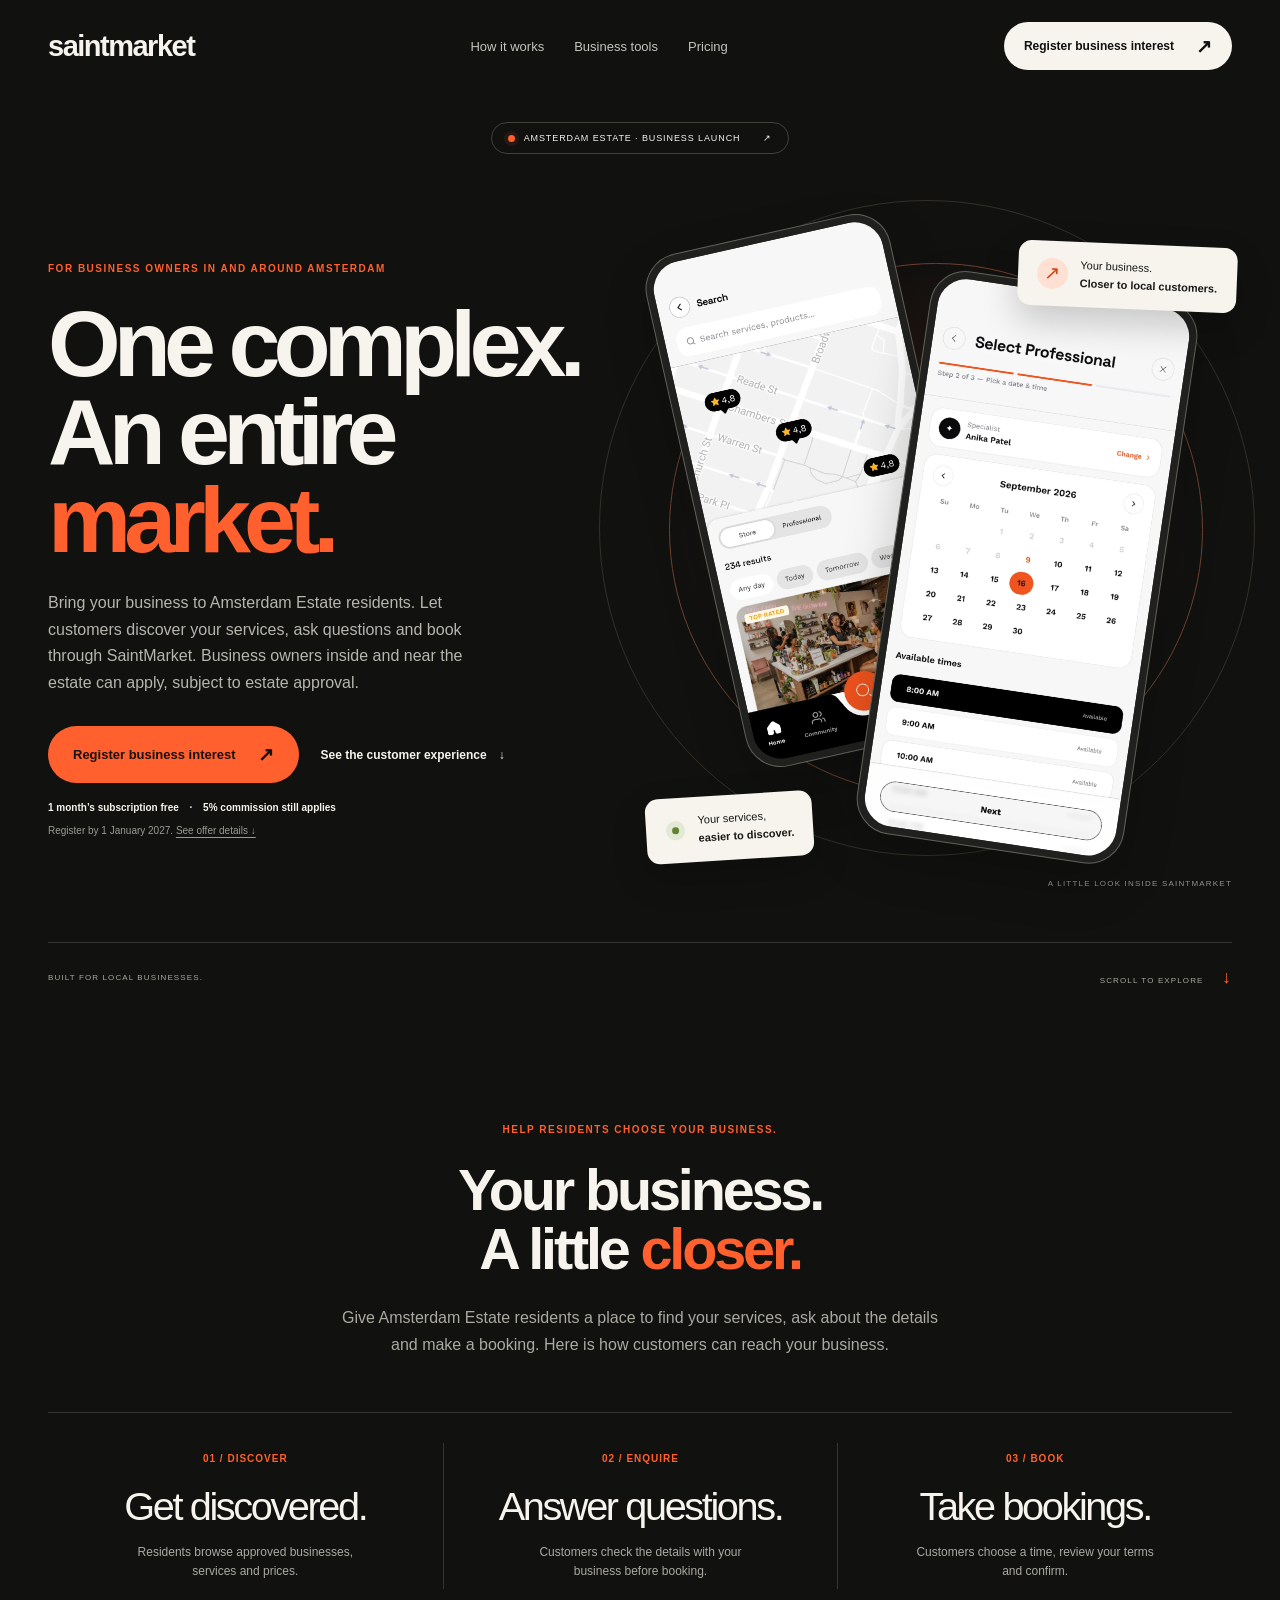
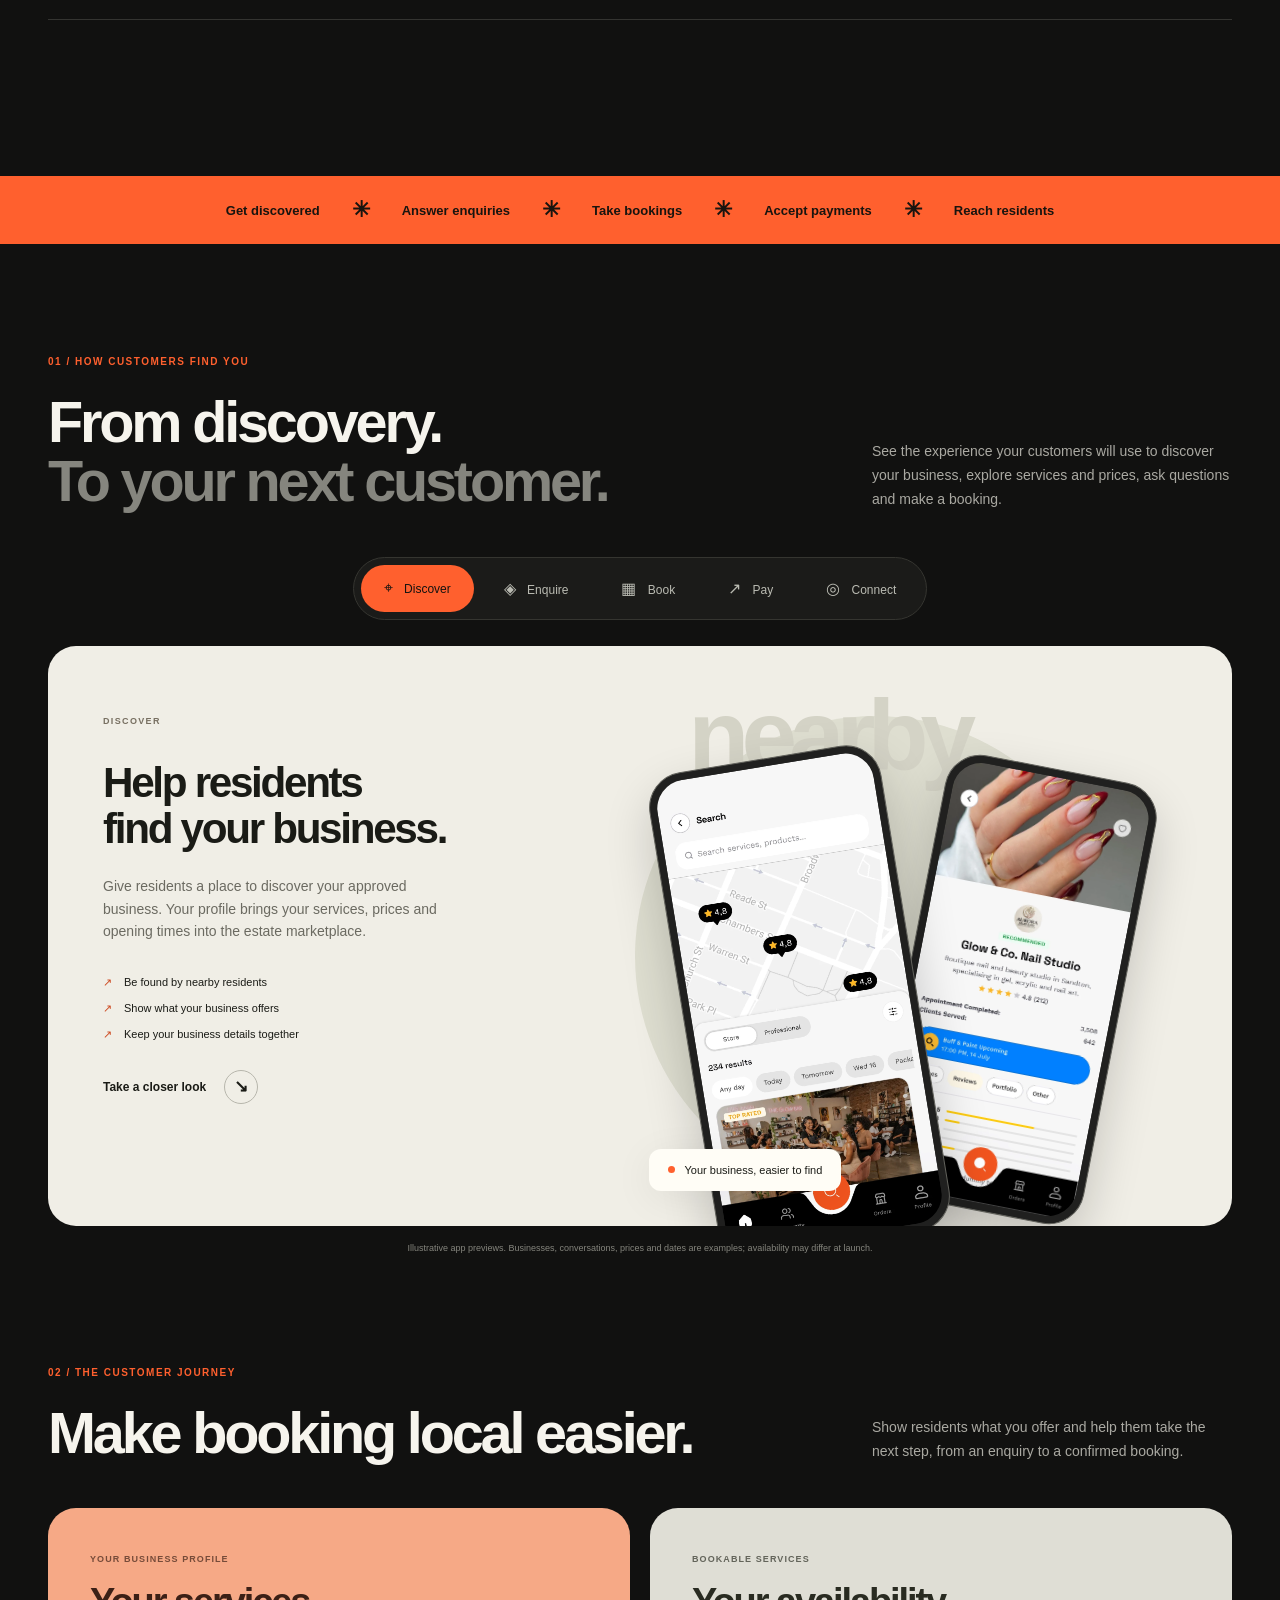
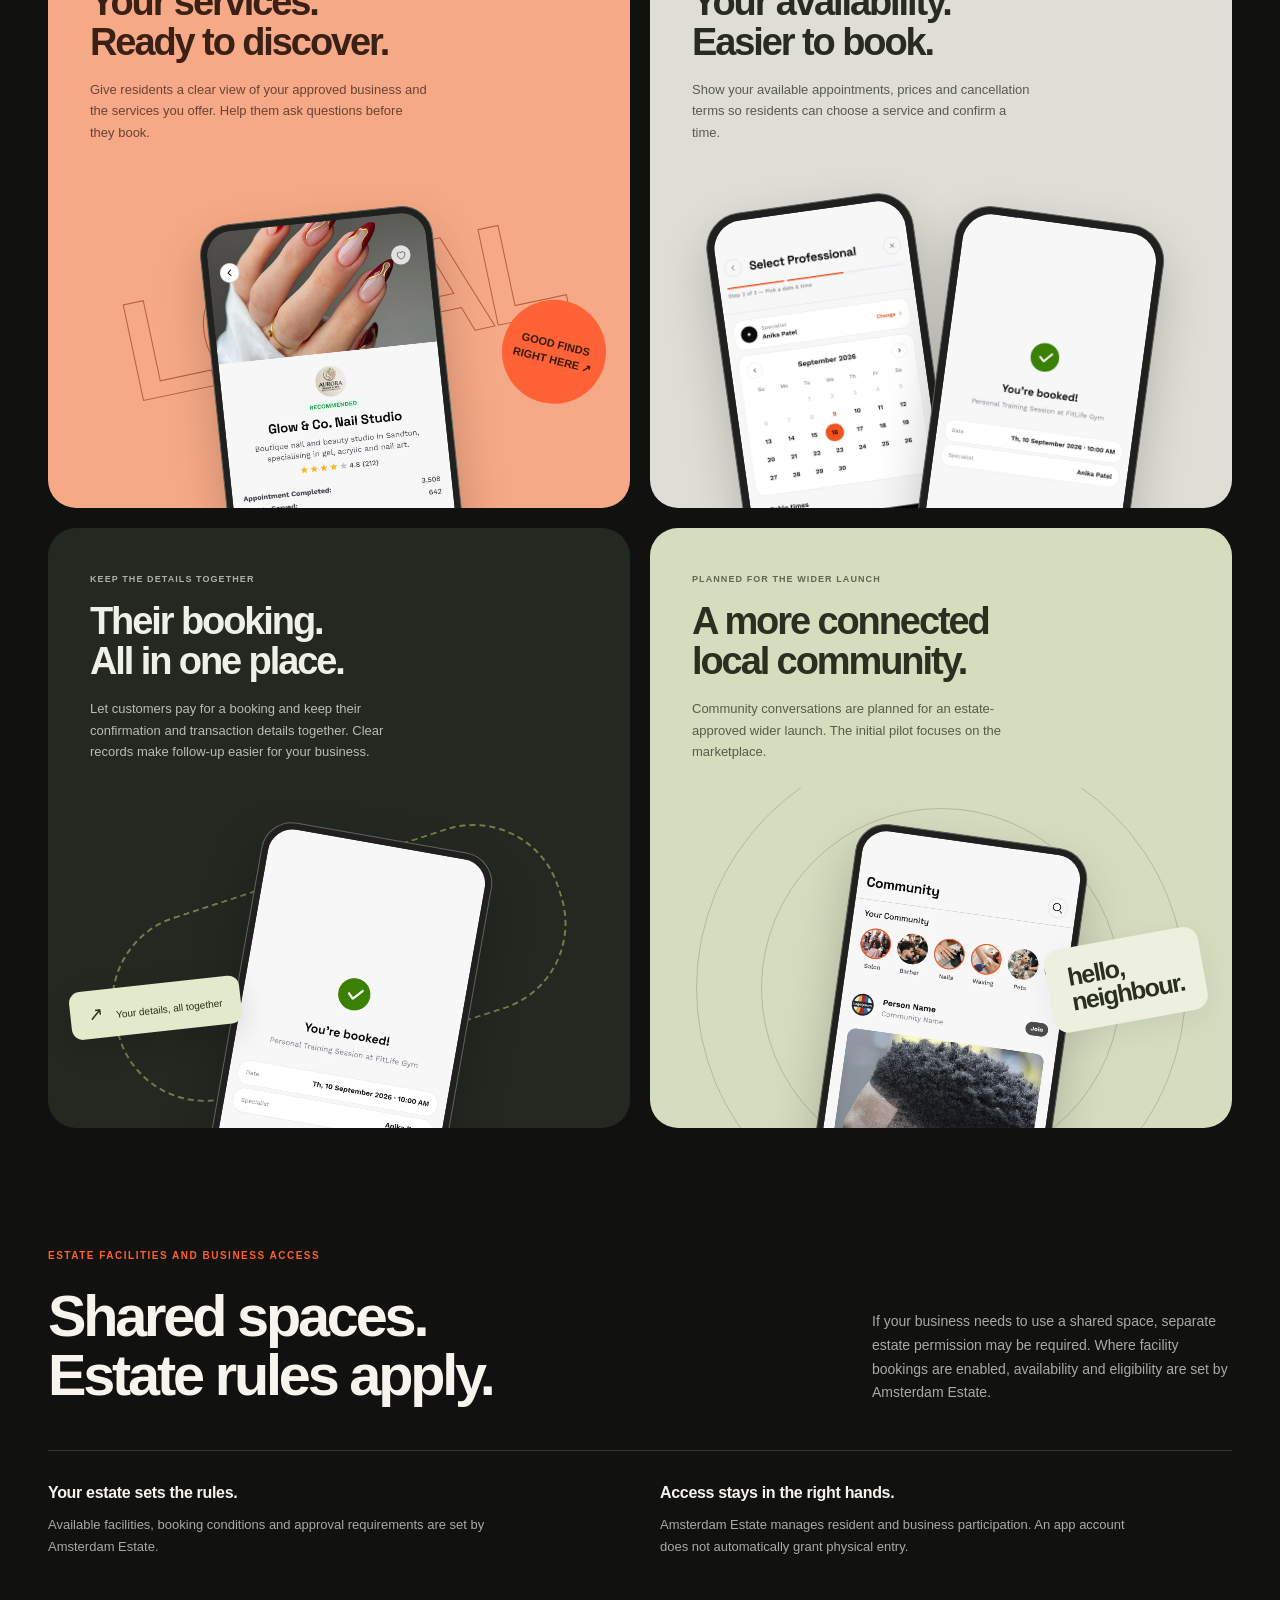
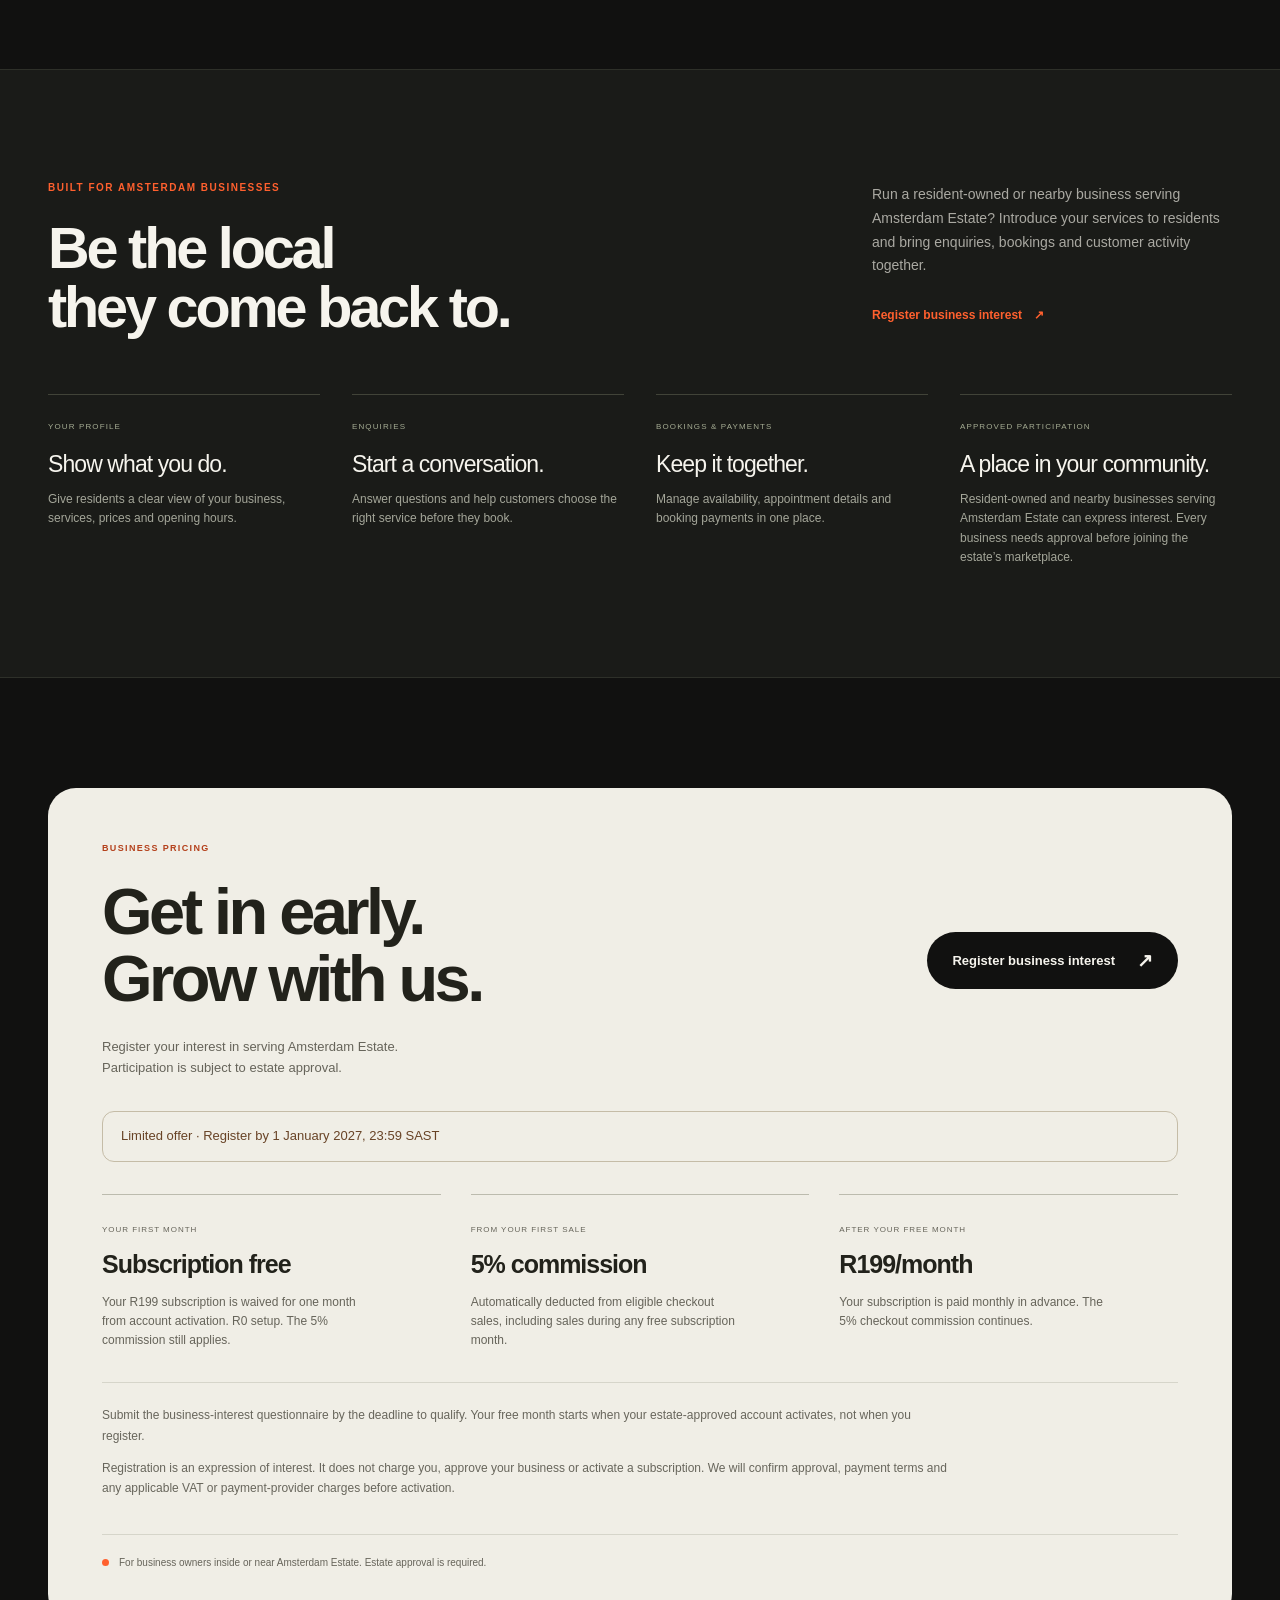
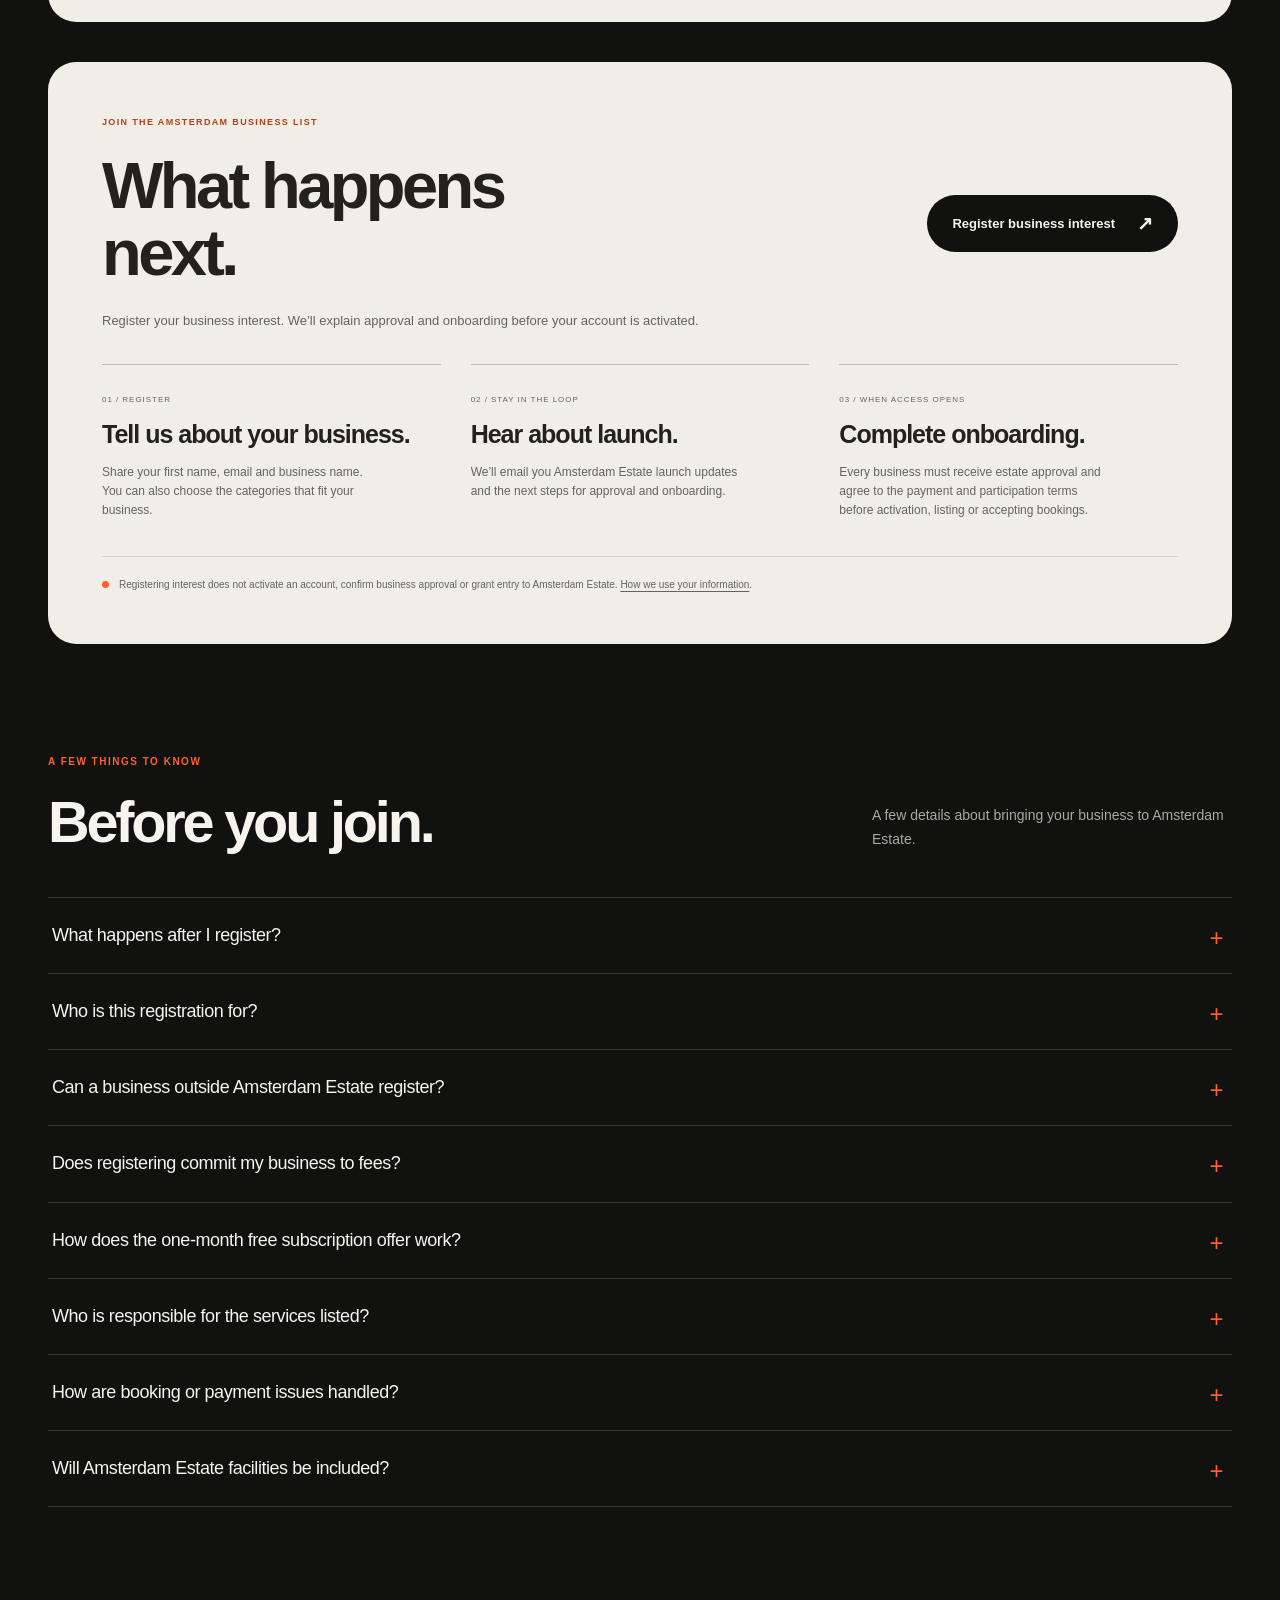
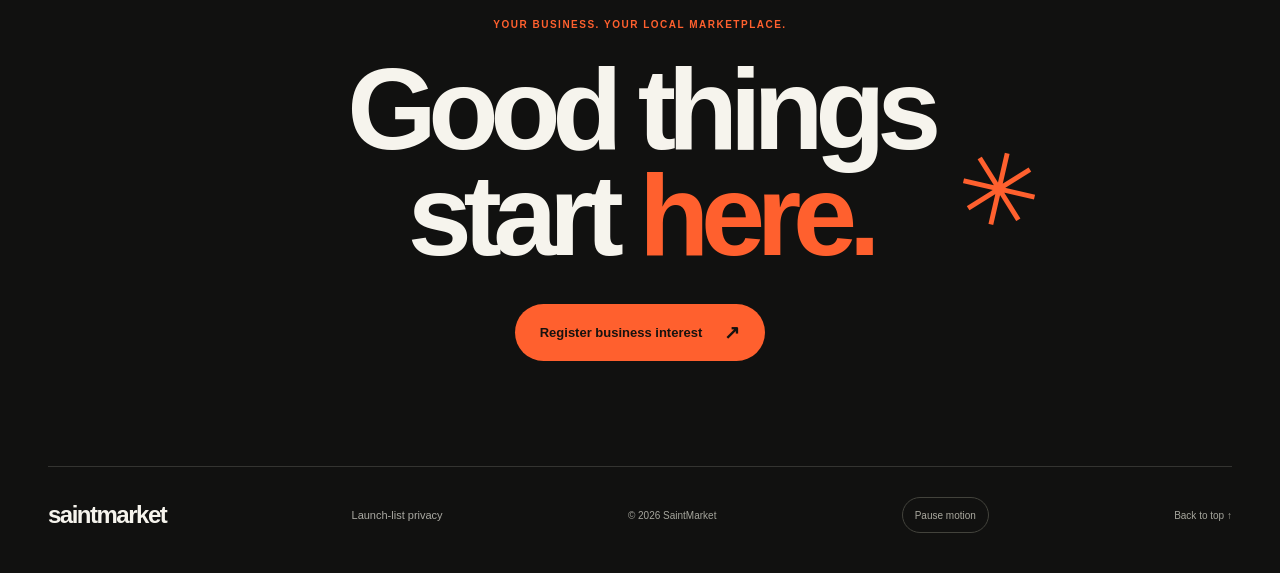
==== commit ebc506e1: "Use supplied SaintMarket artwork as the website favicon" ====
--- a/saintmarket 2/index.html
+++ b/saintmarket 2/index.html
@@ -10,7 +10,7 @@
 <meta property="og:type" content="website">
 <meta property="og:url" content="https://saintmarket.vercel.app/">
 <meta name="theme-color" content="#111110">
-<link rel="icon" href="assets/favicon.svg" type="image/svg+xml">
+<link rel="icon" href="assets/favicon.svg?v=20261117-brand" type="image/svg+xml">
 <link rel="stylesheet" href="styles.css?v=11-business-offer">
 <script src="app.js?v=11-business-offer" defer></script>
 </head>
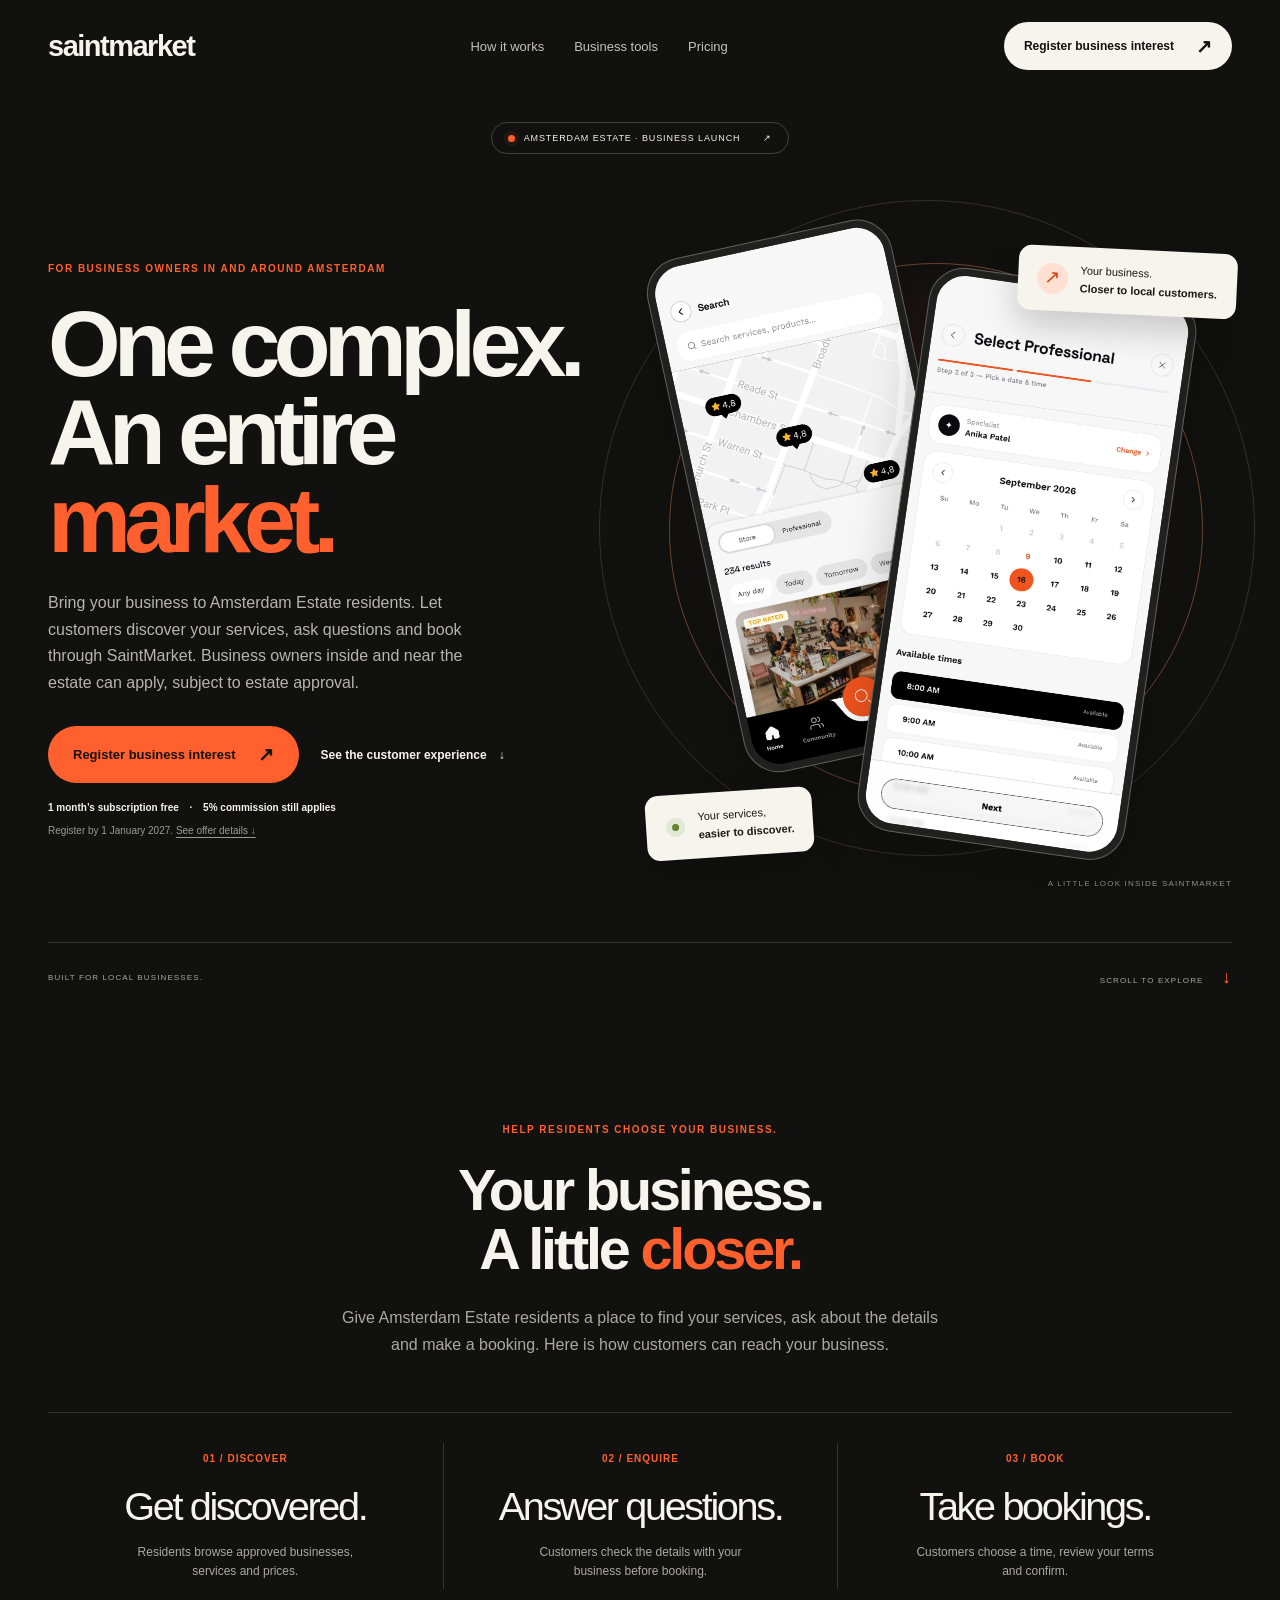
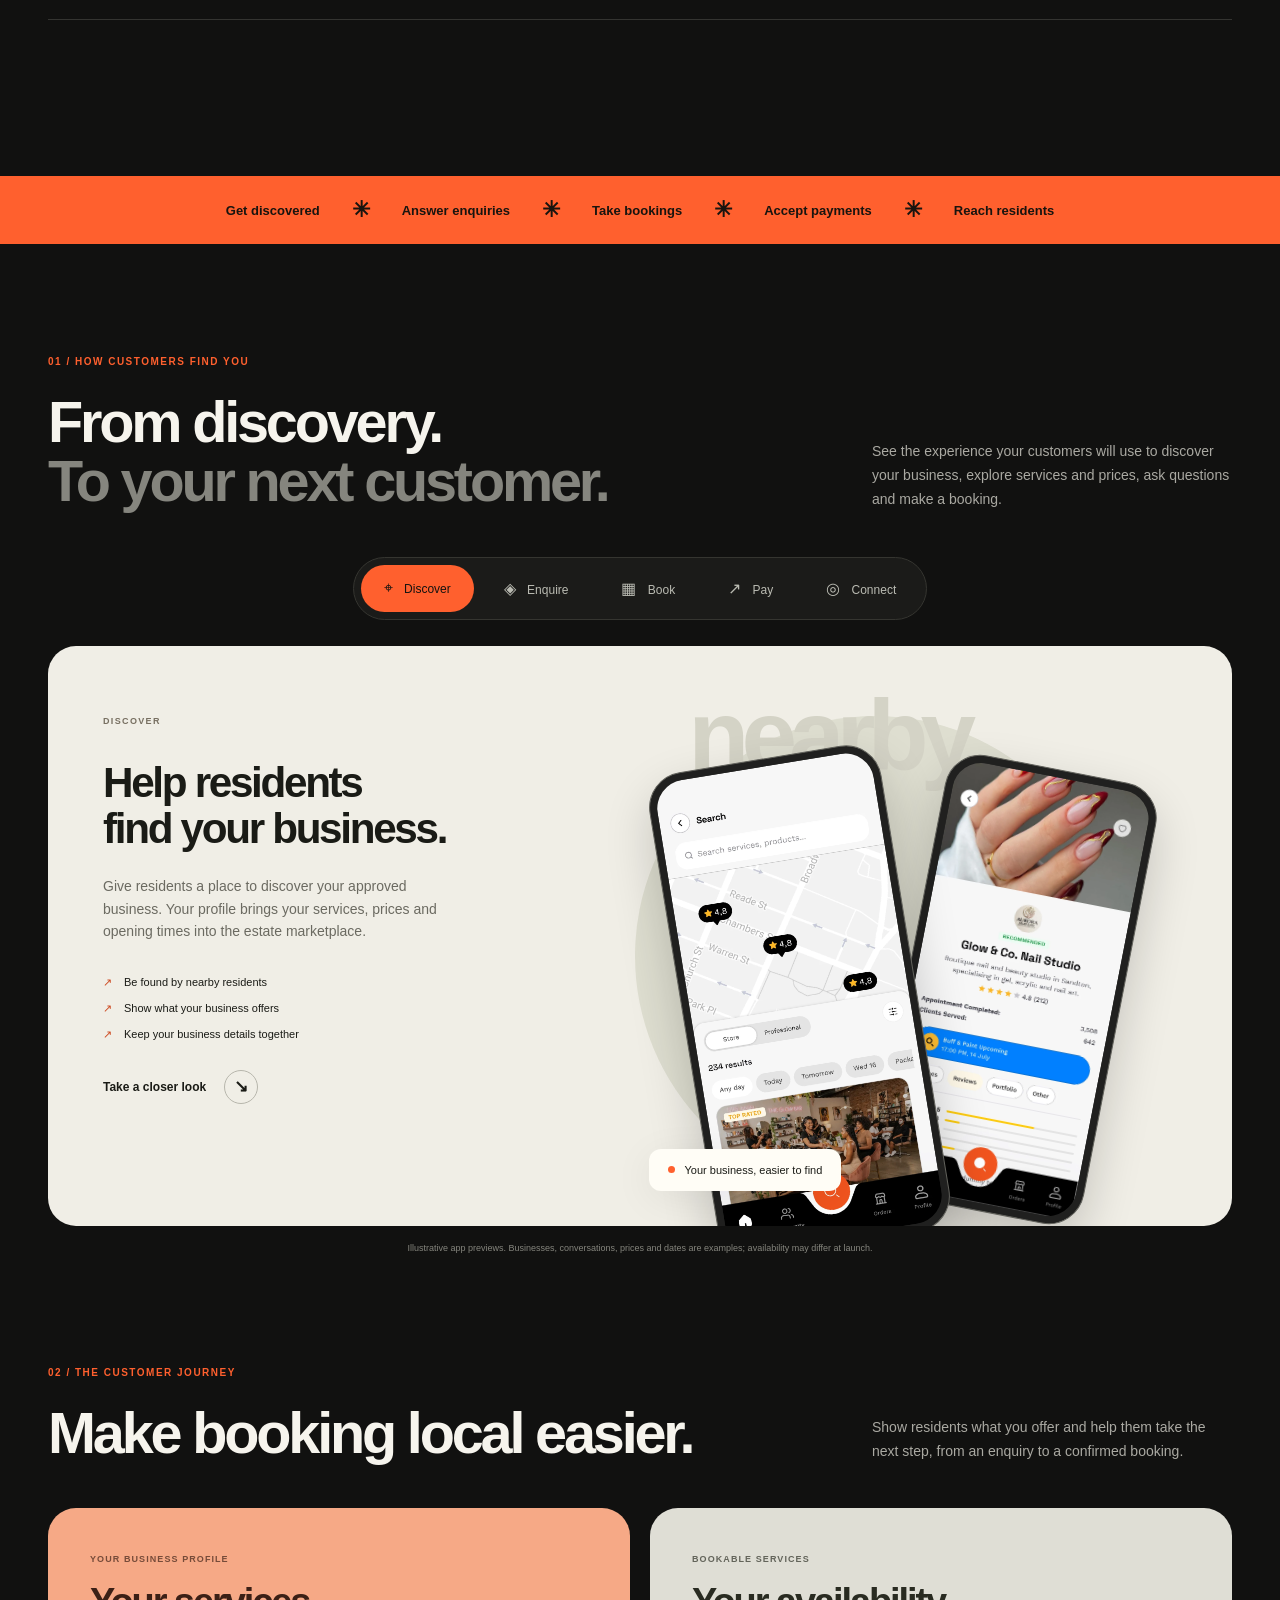
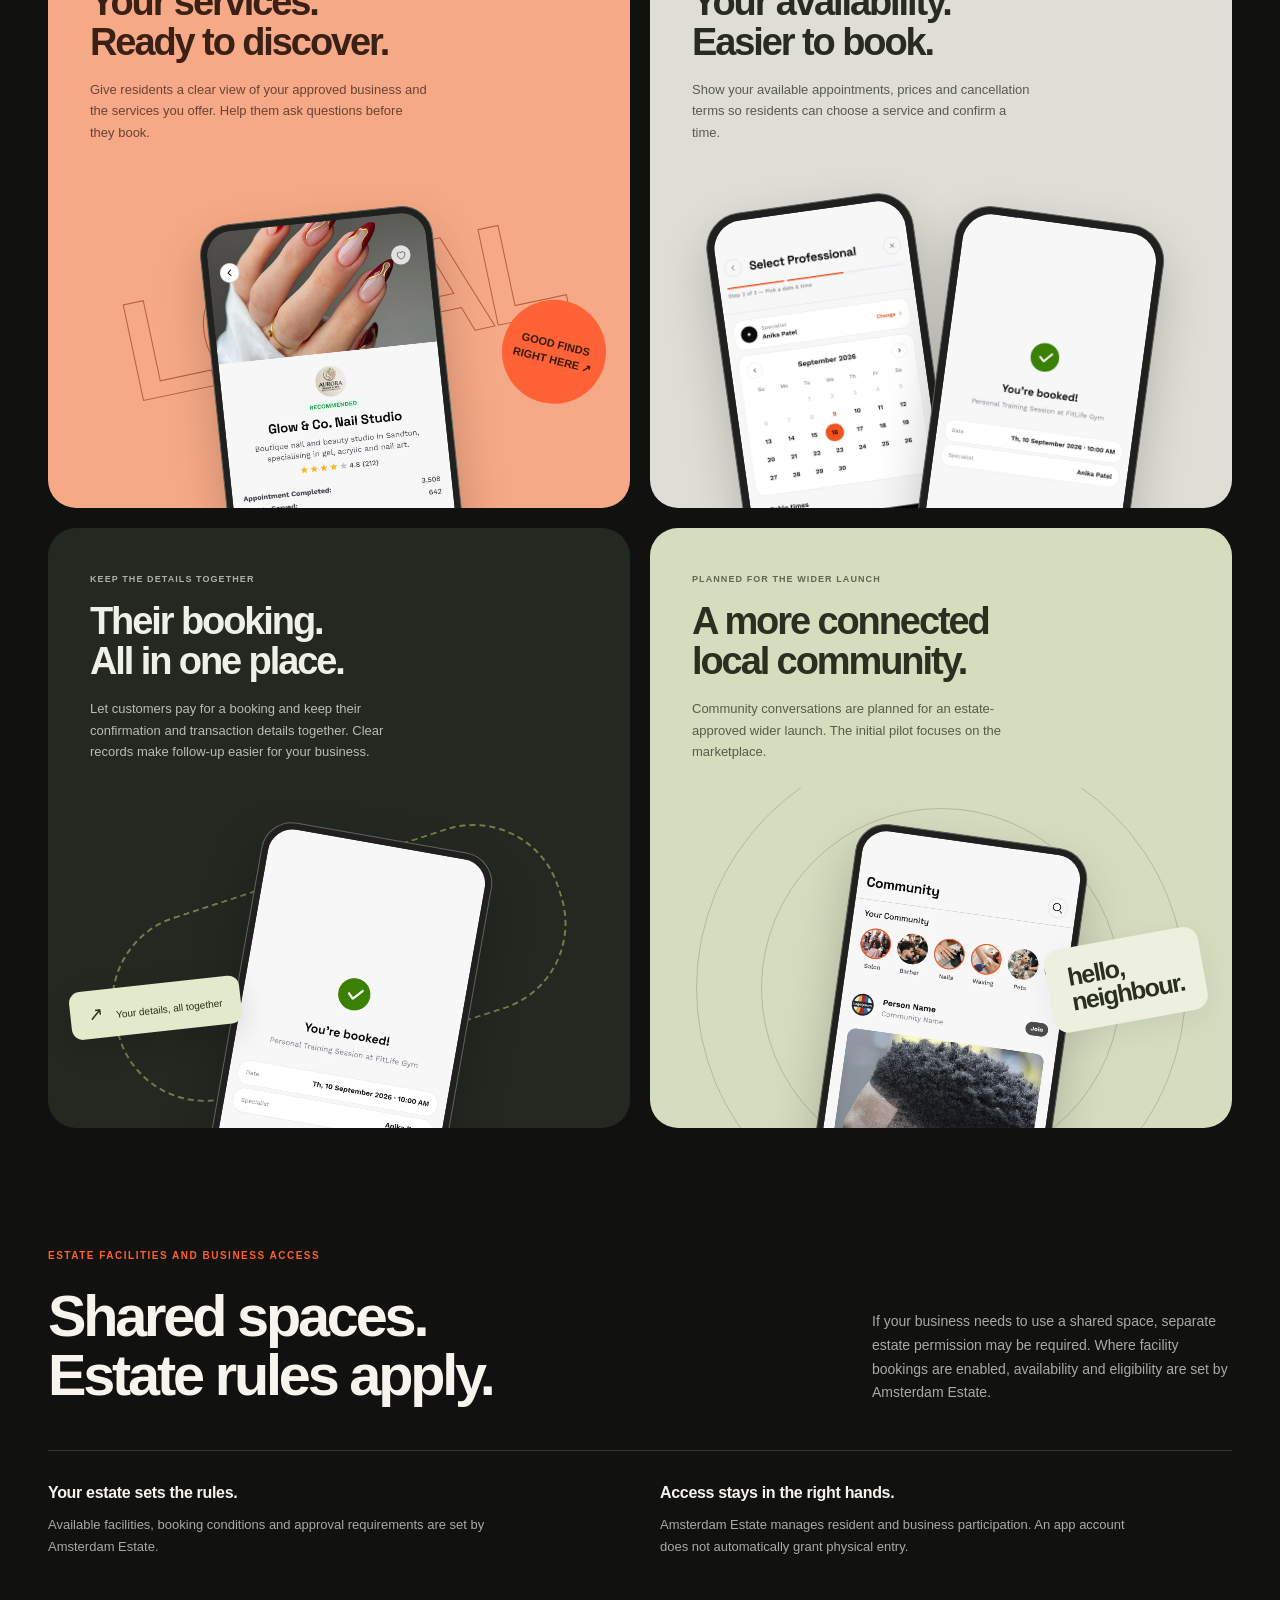
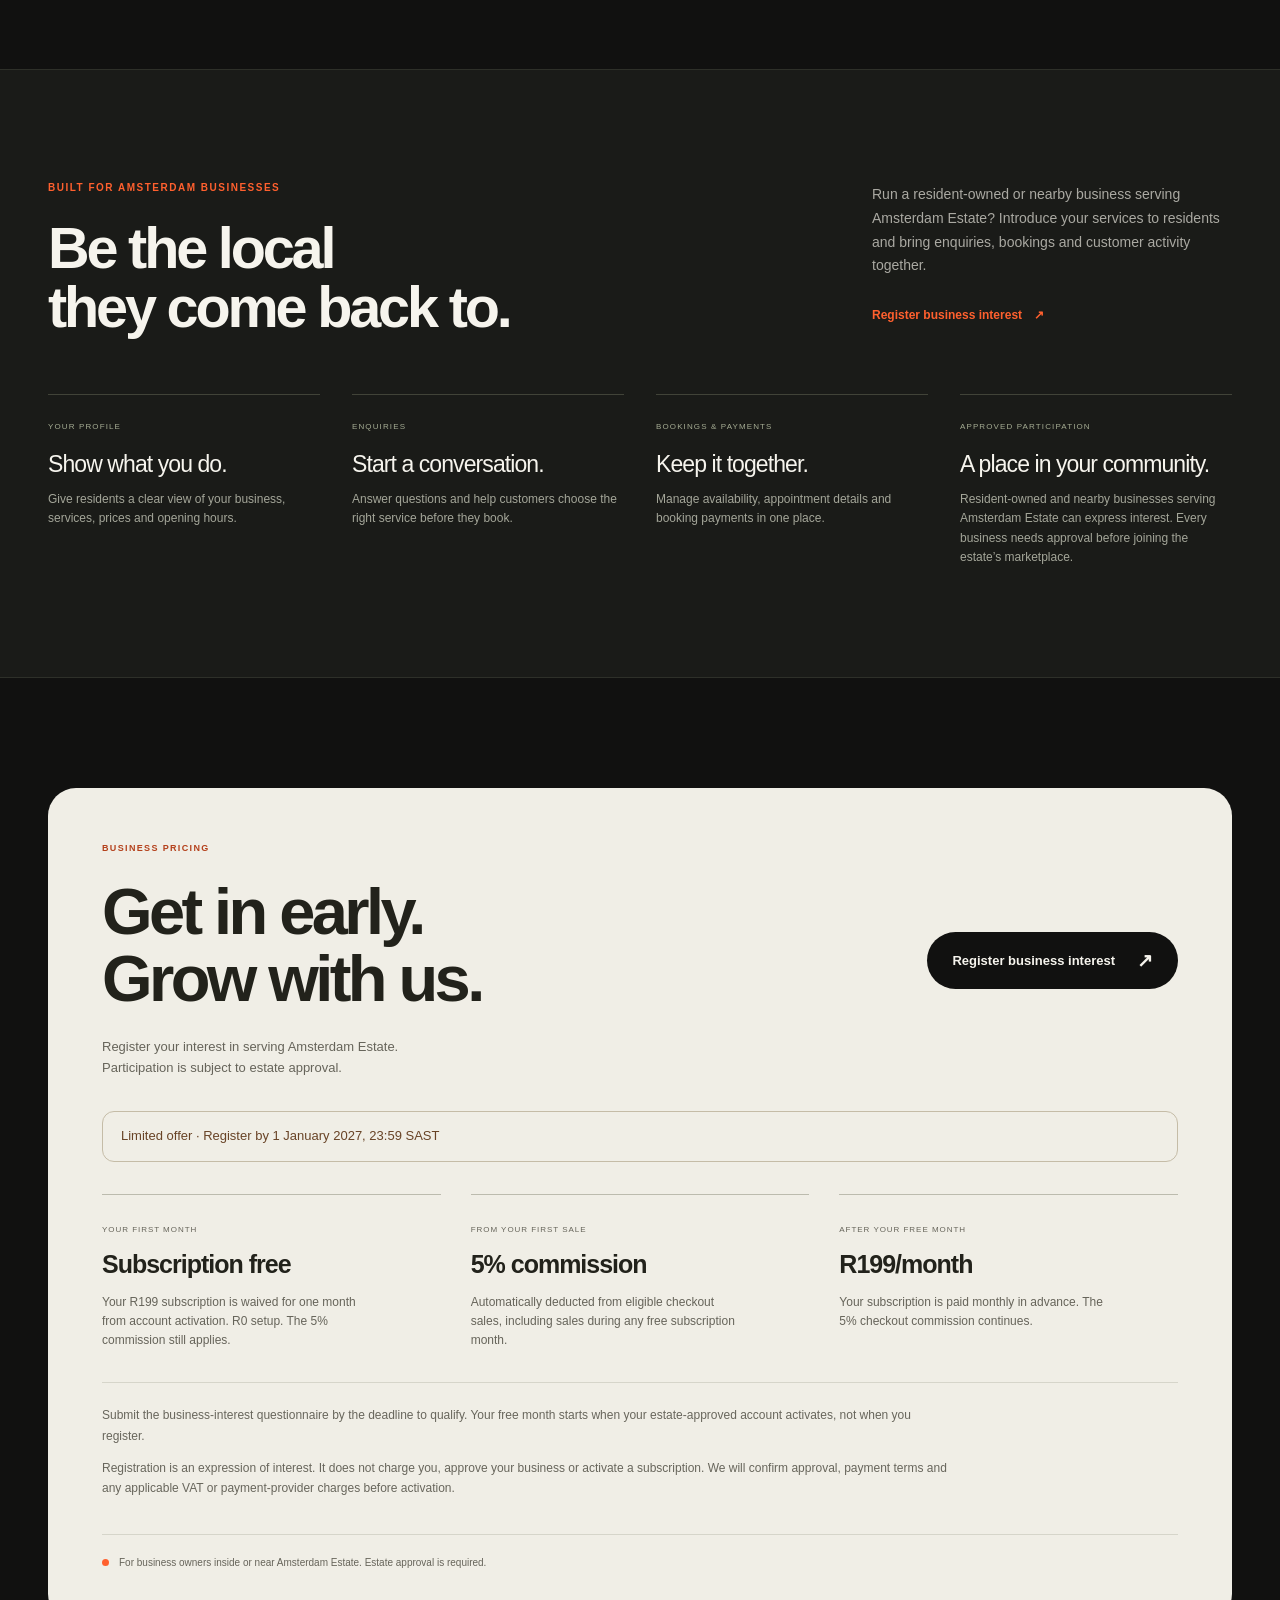
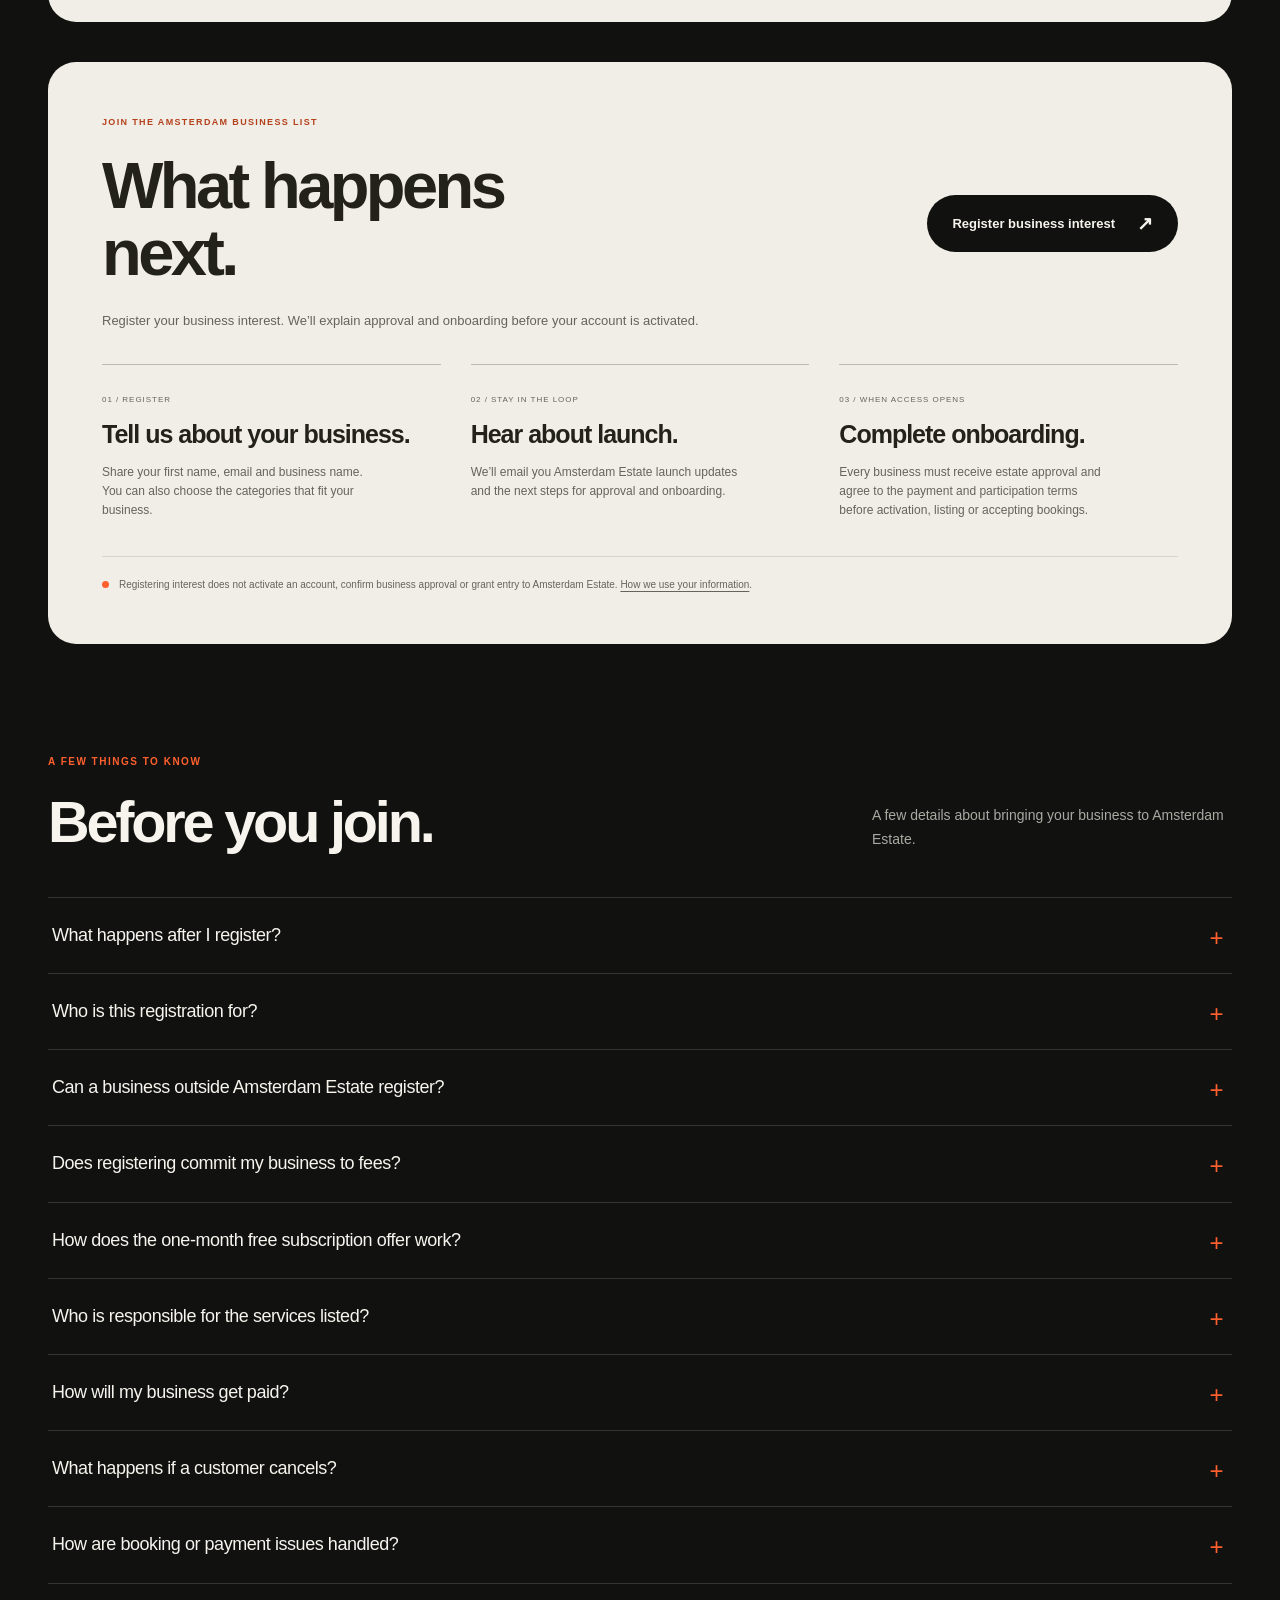
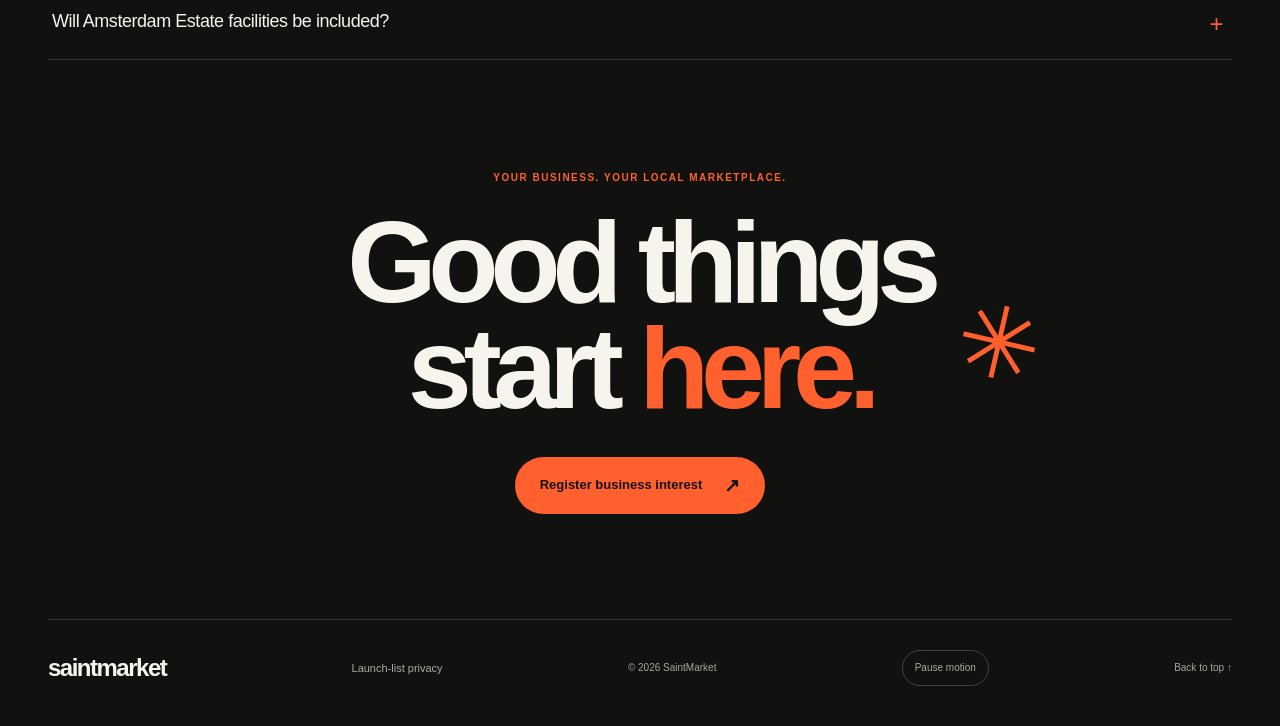
==== commit 8aa650ce: "Clarify business payments and cancellation policy in joining FAQ" ====
--- a/saintmarket 2/index.html
+++ b/saintmarket 2/index.html
@@ -122,10 +122,12 @@
 <details><summary>What happens after I register?</summary><p>You’ll see a confirmation that your business interest is registered. We’ll email you Amsterdam Estate launch updates and explain the business onboarding steps. No further action is needed now.</p></details>
 <details><summary>Who is this registration for?</summary><p>This launch list is for resident-owned and nearby businesses interested in serving Amsterdam Estate residents. It is a business-interest form; it does not create a resident account or activate a business.</p></details>
 <details><summary>Can a business outside Amsterdam Estate register?</summary><p>Yes. Nearby businesses that want to serve Amsterdam Estate residents can register alongside resident-owned businesses. Every business needs approval before listing, and continued participation depends on meeting the estate’s standards.</p></details>
-<details><summary>Does registering commit my business to fees?</summary><p>No. Registration only records your interest. The standard business fee is R199 per month, paid in advance, plus 5% commission on eligible checkout sales. Any qualifying free subscription month does not waive the 5% commission. Payment arrangements and participation terms will be confirmed for agreement before activation.</p></details>
+<details><summary>Does registering commit my business to fees?</summary><p>No. Registration only records your interest; it does not charge you or activate a subscription. The standard business fee is R199 per month, paid in advance, plus 5% commission on eligible checkout sales. R0 setup. Any qualifying free subscription month does not waive the 5% commission. We’ll confirm estate approval, participation and payment terms, and any applicable VAT or payment-provider charges before activation.</p></details>
 <details data-offer-active><summary>How does the one-month free subscription offer work?</summary><p>Submit the business-interest questionnaire by 1 January 2027 at 23:59 SAST to qualify, subject to estate approval. Your free subscription month starts when your approved business account activates. The 5% commission applies from your first eligible checkout sale, including during the free month. After that month, the subscription is R199 per month, paid in advance.</p></details>
 <details data-offer-expired hidden><summary>Is the free subscription offer still available?</summary><p>The one-month free subscription offer closed on 1 January 2027. New registrations use the standard R199 monthly subscription plus 5% commission, subject to estate approval. Businesses that registered by the deadline retain their qualifying offer upon approved activation.</p></details>
-<details><summary>Who is responsible for the services listed?</summary><p>Each business is responsible for the services it provides. SaintMarket brings discovery, enquiries, bookings and payment details together. Your service descriptions, prices and cancellation terms must be clear to customers.</p></details>
+<details><summary>Who is responsible for the services listed?</summary><p>Each business is responsible for its offerings, availability, service delivery and customer remedies. SaintMarket brings discovery, enquiries, bookings and payment records together. Customers must see accurate descriptions, the total price and cancellation terms before checkout.</p></details>
+<details><summary>How will my business get paid?</summary><p>The proposed payment arrangement automatically deducts the 5% commission from eligible checkout sales, splits the agreed allocations and pays your business its balance. Commission is collected at checkout, not through a later monthly invoice. Any provider charges, settlement times and refund responsibilities will be agreed before activation; an immediate bank payout is not promised.</p><p>A full cancellation reverses the full commission and associated estate allocation. Partial reversals are calculated on the cancelled or refunded sale value before any permitted processing-cost deduction. The separate R199 subscription is paid in advance when due, after any qualifying free month.</p></details>
+<details><summary>What happens if a customer cancels?</summary><p>For ordinary customer cancellations of prepaid appointments before service delivery, our proposed policy refunds at least 95% of the cancelled amount. Any deduction is capped at 5% and limited to actual, evidenced, non-recoverable payment-provider costs attributable to that transaction or cancelled portion, only where lawful and reasonable. A lower allowable cost means a higher refund. The 5% cap is not an automatic bank fee or retained commission, and no additional cancellation penalty is proposed.</p><p>No cancellation fee applies when the booking’s beneficiary cannot attend because of death or hospitalisation. If your business cancels or cannot provide the service, the customer can choose a full refund or reschedule. Mandatory refund rights and any existing free-cancellation promise take priority.</p><p>The final customer terms will be legally reviewed and shown before checkout. Terms already agreed for existing bookings remain honoured.</p></details>
 <details><summary>How are booking or payment issues handled?</summary><p>Businesses and customers first try to resolve service or appointment issues directly. App problems go to SaintMarket support. Unresolved or serious concerns can be escalated to SaintMarket and Amsterdam Estate’s designated team.</p></details>
 <details><summary>Will Amsterdam Estate facilities be included?</summary><p>Facility bookings depend on what Amsterdam Estate enables. The estate decides which spaces are available, who may use them and the booking and approval rules. Business registration does not grant access to facilities.</p></details>
 </div></section>
